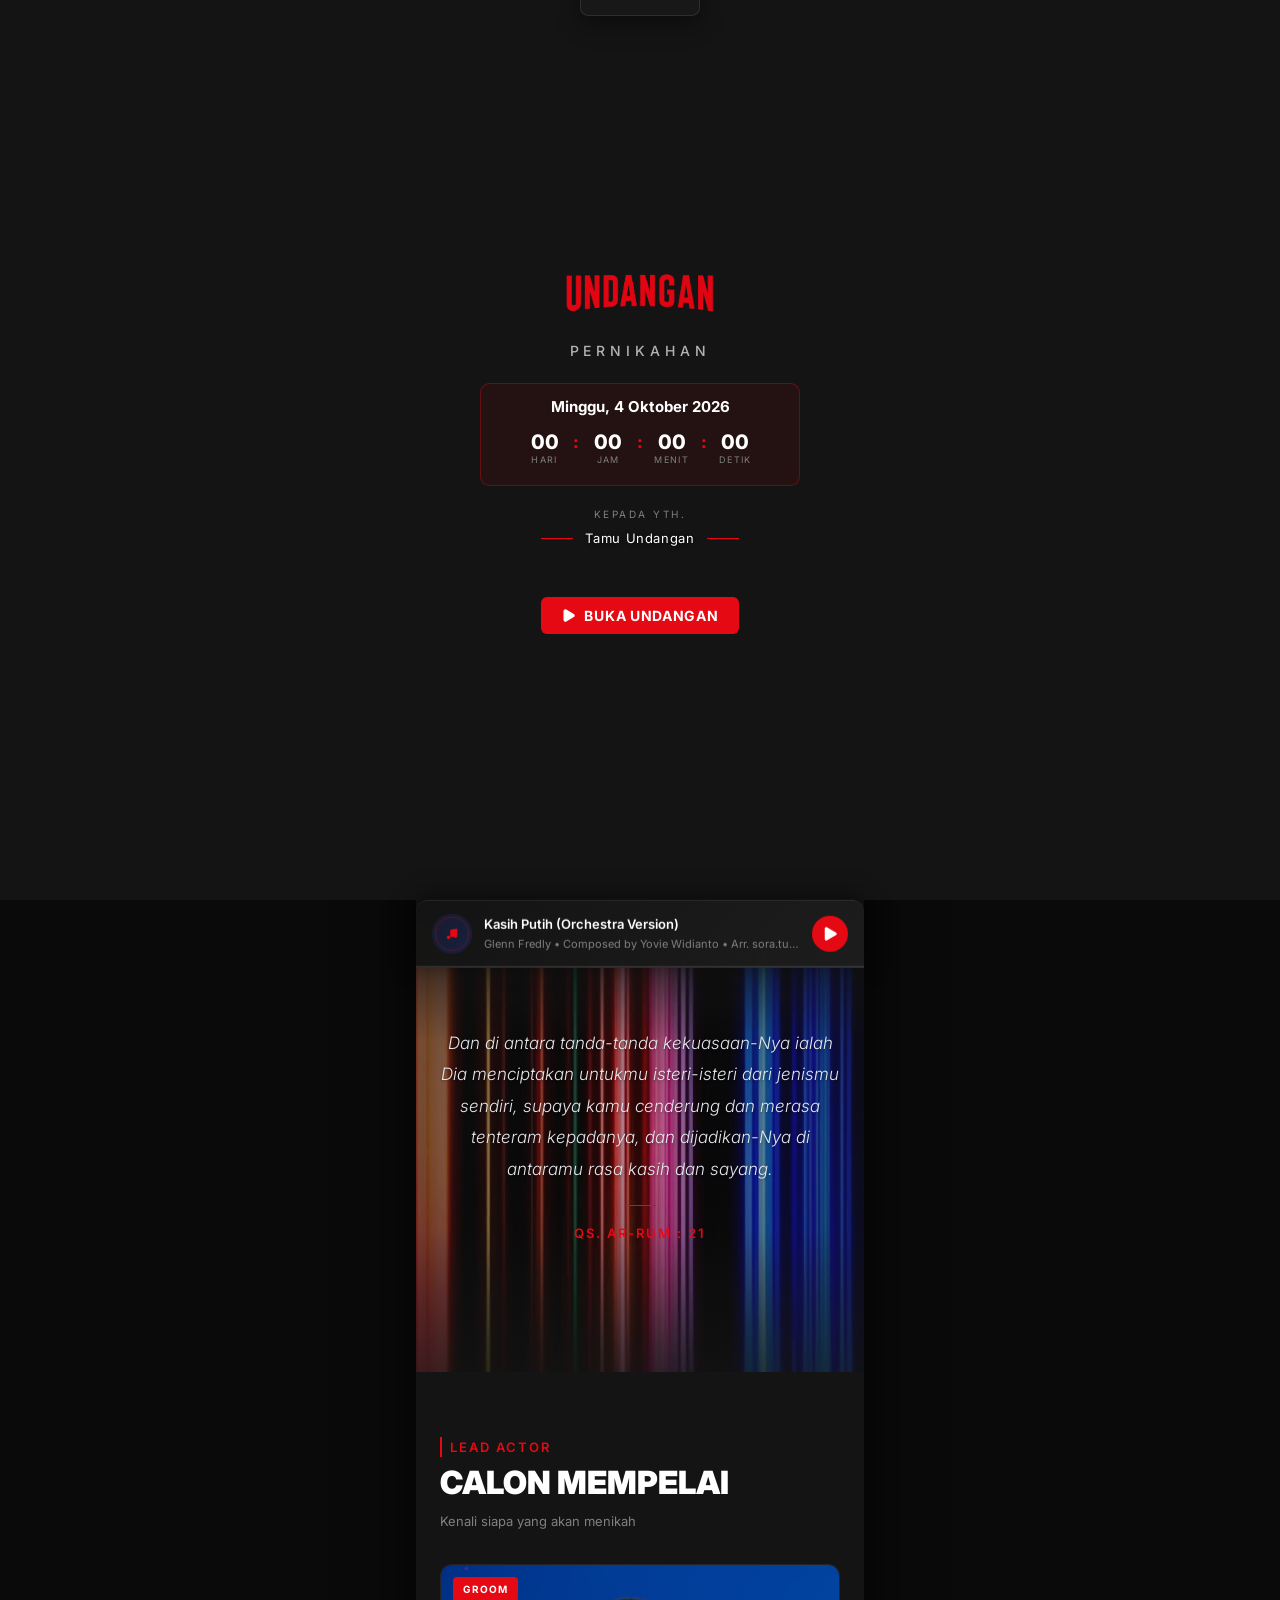
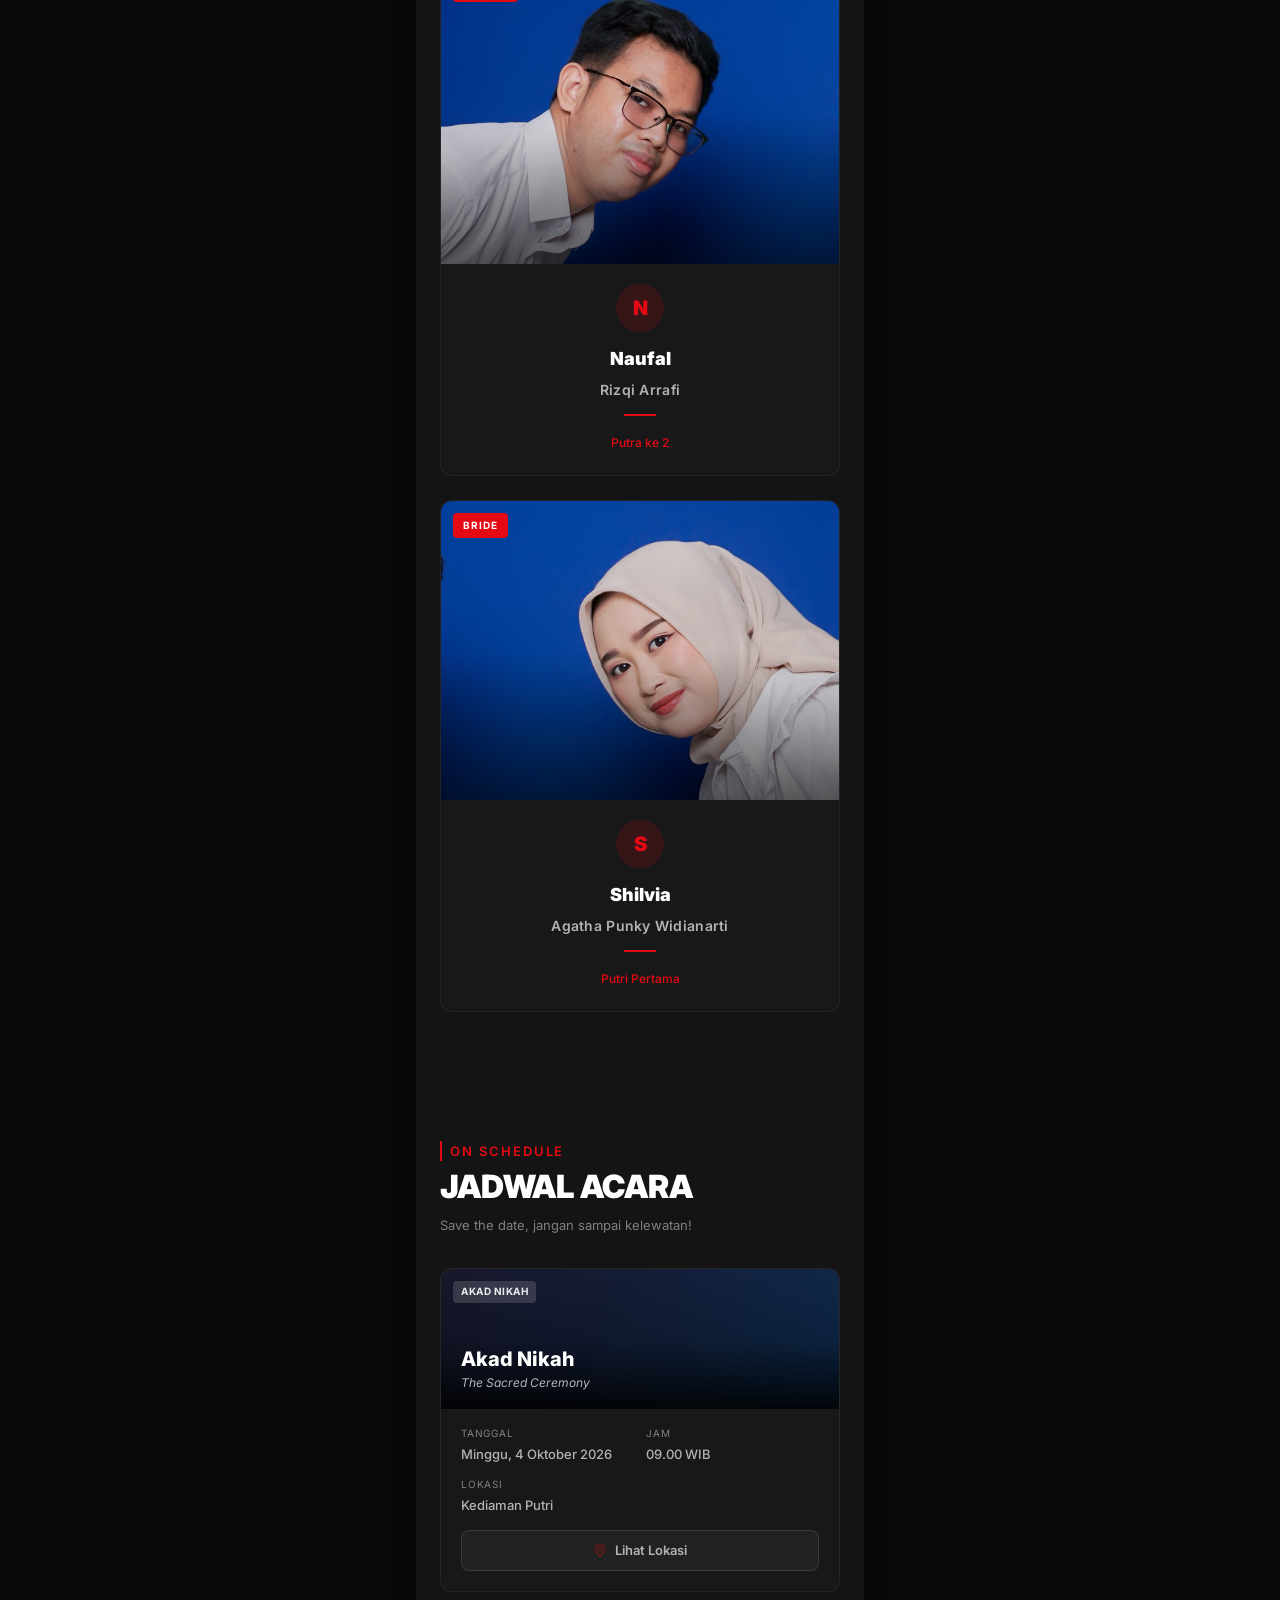
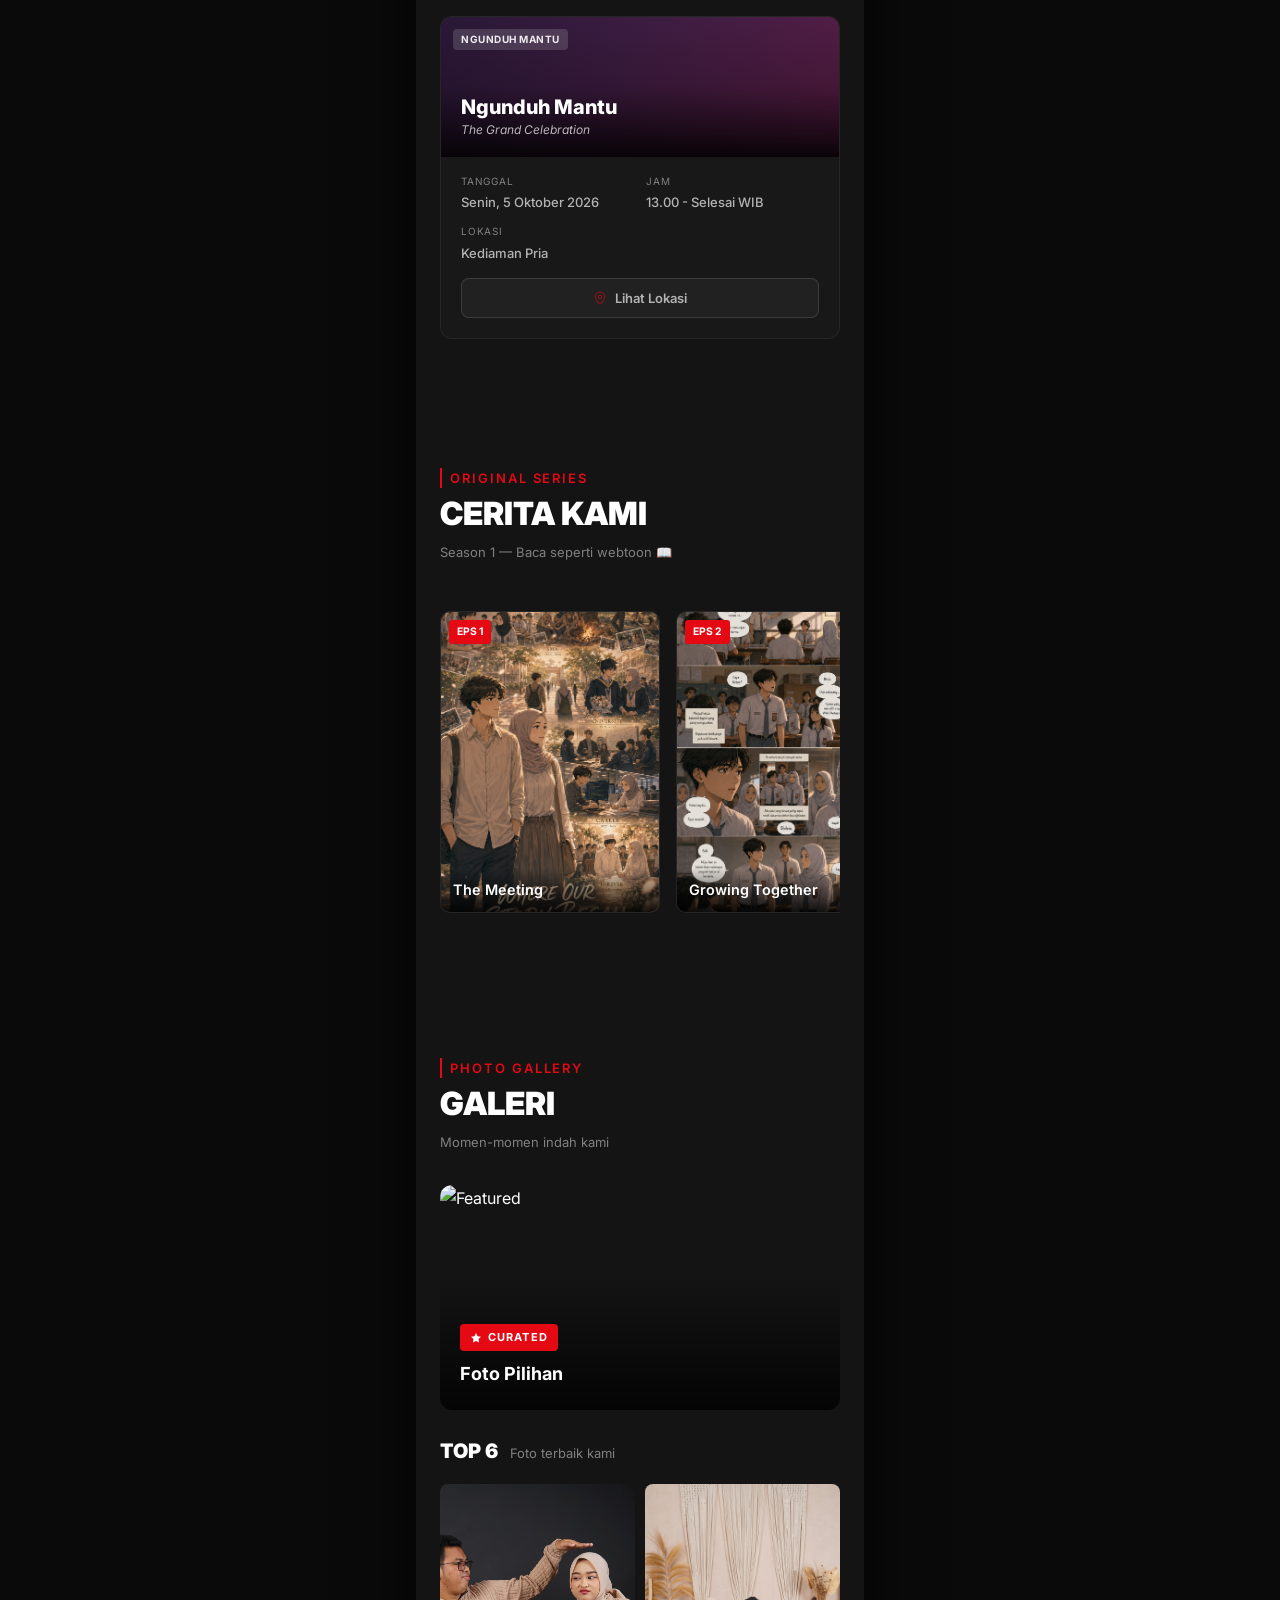
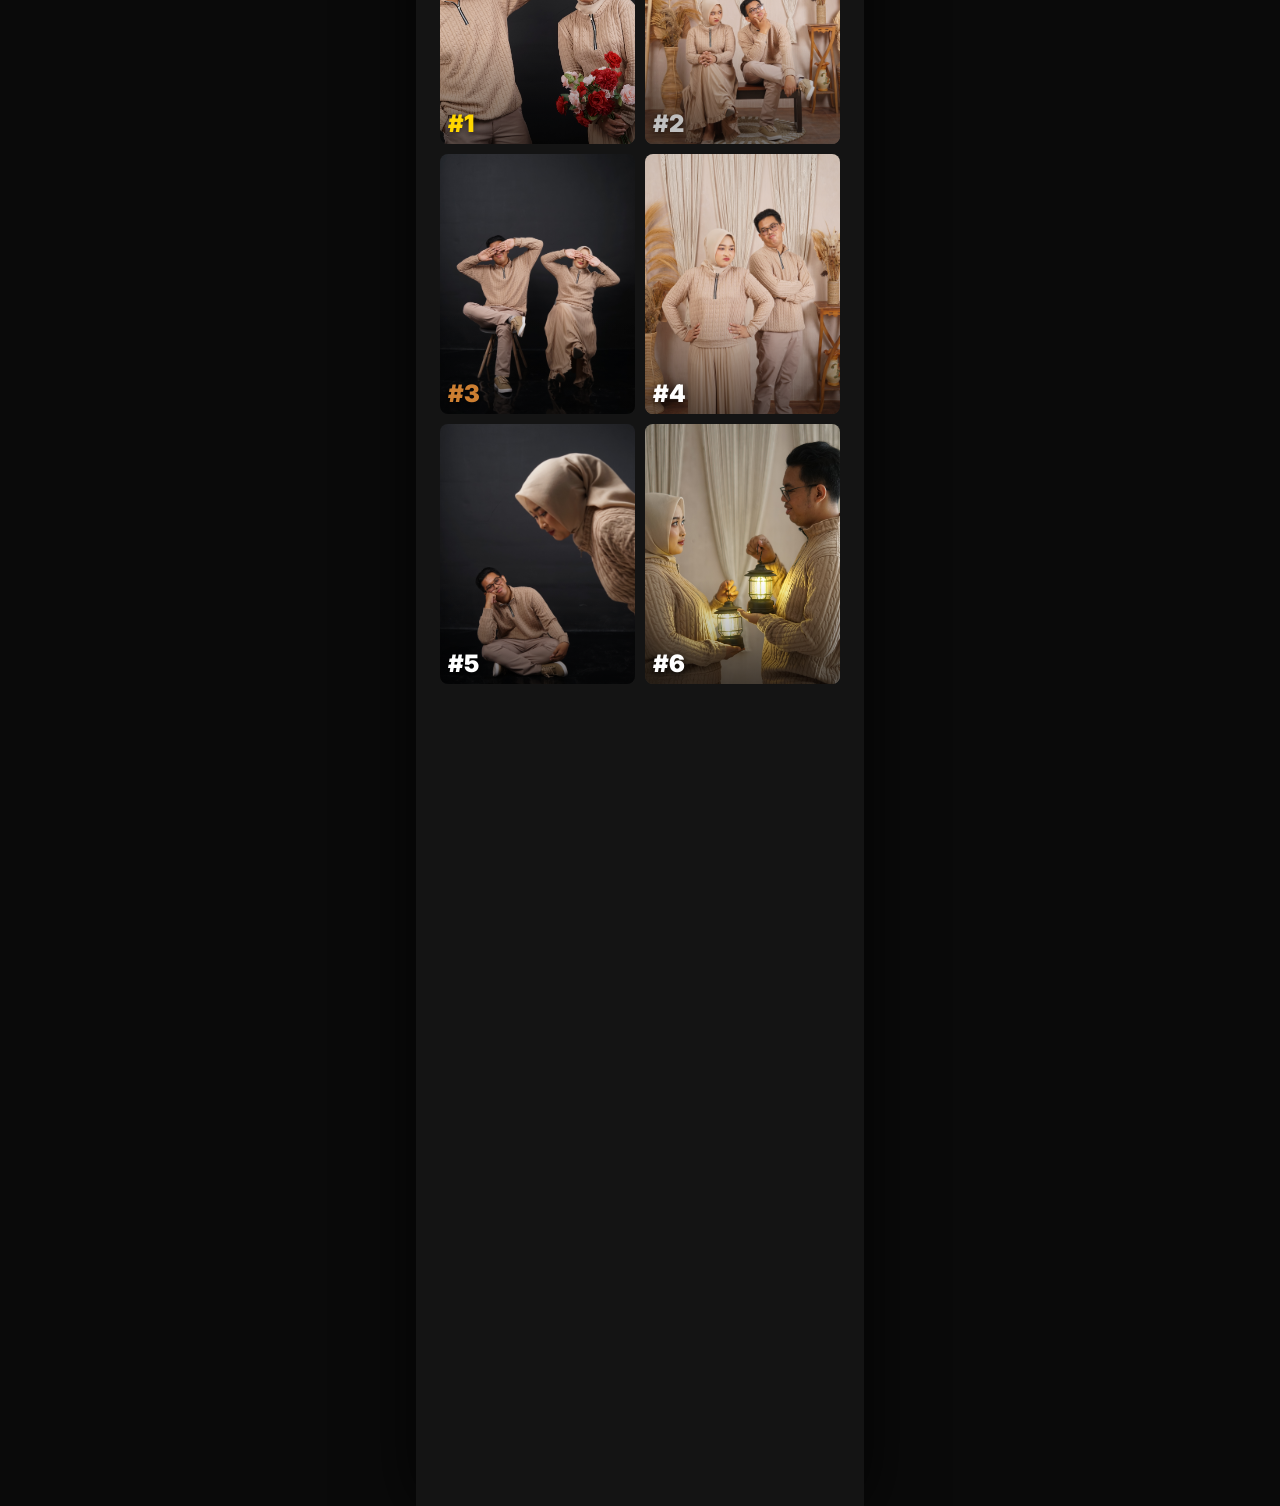
==== index.html @ c1a5cd2e "update music" ====
<!DOCTYPE html>
<html lang="id">
<head>
  <meta charset="utf-8">
  <meta name="viewport" content="width=device-width, initial-scale=1">
  <title>The Wedding of Naufal & Shilvia</title>
  <meta name="description" content="Anda diundang dengan hormat untuk menghadiri upacara pernikahan Naufal & Shilvia pada tanggal 4 Oktober 2026.">
  <meta property="og:title" content="The Wedding of Naufal & Shilvia">
  <meta property="og:description" content="Undangan pernikahan Naufal & Shilvia pada 4 Oktober 2026.">
  <meta property="og:image:width" content="1200">
  <meta property="og:image:height" content="630">
  <meta property="og:image:alt" content="The Wedding of Naufal & Shilvia">
  <meta property="og:type" content="website">
  <link rel="icon" href="assets/images/logo.png">
  <link rel="preconnect" href="https://fonts.googleapis.com">
  <link rel="preconnect" href="https://fonts.gstatic.com" crossorigin>
  <link href="https://fonts.googleapis.com/css2?family=Inter:wght@300;400;500;600;700;800;900&display=swap" rel="stylesheet">
  <link rel="stylesheet" href="assets/css/styles.css">
</head>
<body>

  <!-- ========== NETFLIX-STYLE LOADER ========== -->
  <div class="netflix-loader" id="netflix-loader" aria-hidden="true">
    <div class="loader-inner">
      <span class="loader-n">NS</span>
      <span class="loader-bar"><span class="loader-bar-fill"></span></span>
      <span class="loader-text">Memuat Undangan</span>
    </div>
  </div>

  <!-- ========== SPLASH SCREEN ========== -->
  <div class="splash-screen" id="splash">
    <div class="splash-content">
      <img alt="logo" class="splash-logo" src="assets/images/logo.png" width="300" height="300">
      <div class="splash-now-streaming">Pernikahan</div>
      <div class="splash-save-date">
        <div class="splash-date">Minggu, 4 Oktober 2026</div>
        <div class="splash-countdown" id="splash-countdown">
          <div class="splash-cd-item">
            <span id="splash-cd-days">00</span>
            <span class="splash-cd-label">Hari</span>
          </div>
          <span class="splash-cd-sep">:</span>
          <div class="splash-cd-item">
            <span id="splash-cd-hours">00</span>
            <span class="splash-cd-label">Jam</span>
          </div>
          <span class="splash-cd-sep">:</span>
          <div class="splash-cd-item">
            <span id="splash-cd-minutes">00</span>
            <span class="splash-cd-label">Menit</span>
          </div>
          <span class="splash-cd-sep">:</span>
          <div class="splash-cd-item">
            <span id="splash-cd-seconds">00</span>
            <span class="splash-cd-label">Detik</span>
          </div>
        </div>
      </div>
      <div class="splash-guest">
        <span class="splash-guest-label">Kepada Yth.</span>
        <div class="splash-guest-name">
          <span class="splash-guest-line"></span>
          <span class="splash-guest-text" id="splash-guest-name">Tamu Undangan</span>
          <span class="splash-guest-line"></span>
        </div>
      </div>
      <div class="splash-btn">
        <button class="btn btn-primary btn-sm" id="splash-open-btn">
          <svg xmlns="http://www.w3.org/2000/svg" width="15" height="15" viewBox="0 0 24 24" fill="white" stroke="currentColor" stroke-width="2" stroke-linecap="round" stroke-linejoin="round"><path d="M5 5a2 2 0 0 1 3.008-1.728l11.997 6.998a2 2 0 0 1 .003 3.458l-12 7A2 2 0 0 1 5 19z"/></svg>
          Buka Undangan
        </button>
      </div>
    </div>
  </div>

  <!-- ========== AUDIO ========== -->
  <audio id="bg-music" src="assets/audio/background-music-3.mp3" preload="metadata" loop></audio>

  <!-- ========== MUSIC MINI PLAYER ========== -->
  <div class="music-player" id="music-player">
    <div class="music-player-inner">
      <div class="music-player-disc" id="music-disc">
        <div class="music-disc-ring"></div>
        <svg xmlns="http://www.w3.org/2000/svg" width="14" height="14" viewBox="0 0 24 24" fill="currentColor"><path d="M9 18V5l12-2v13"/><circle cx="6" cy="18" r="3"/><circle cx="18" cy="16" r="3"/></svg>
      </div>
      <div class="music-player-info">
        <div class="music-player-title">Kasih Putih (Orchestra Version)</div>
<div class="music-player-artist">Glenn Fredly • Composed by Yovie Widianto • Arr. sora.tune</div>
      </div>
      <button class="music-player-btn" id="music-toggle" aria-label="Toggle music">
        <svg id="music-icon-play" xmlns="http://www.w3.org/2000/svg" width="18" height="18" viewBox="0 0 24 24" fill="currentColor" stroke="none"><path d="M5 5a2 2 0 0 1 3.008-1.728l11.997 6.998a2 2 0 0 1 .003 3.458l-12 7A2 2 0 0 1 5 19z"/></svg>
        <svg id="music-icon-pause" xmlns="http://www.w3.org/2000/svg" width="18" height="18" viewBox="0 0 24 24" fill="currentColor" stroke="none" style="display:none"><rect x="6" y="4" width="4" height="16" rx="1"/><rect x="14" y="4" width="4" height="16" rx="1"/></svg>
      </button>
    </div>
    <div class="music-player-progress">
      <div class="music-player-progress-bar" id="music-progress-bar"></div>
    </div>
  </div>

  <!-- ========== TOAST ========== -->
  <div class="toast toast-success" id="toast">
    <span class="toast-icon">
      <svg xmlns="http://www.w3.org/2000/svg" width="16" height="16" viewBox="0 0 24 24" fill="none" stroke="currentColor" stroke-width="2" stroke-linecap="round" stroke-linejoin="round"><path d="M22 11.08V12a10 10 0 1 1-5.93-9.14"/><polyline points="22 4 12 14.01 9 11.01"/></svg>
    </span>
    <span id="toast-message">Berhasil!</span>
  </div>

  <!-- ========== LIGHTBOX ========== -->
  <div class="lightbox" id="lightbox">
    <button class="lightbox-close" id="lightbox-close" aria-label="Close">
      <svg xmlns="http://www.w3.org/2000/svg" width="20" height="20" viewBox="0 0 24 24" fill="none" stroke="currentColor" stroke-width="2" stroke-linecap="round" stroke-linejoin="round"><line x1="18" y1="6" x2="6" y2="18"/><line x1="6" y1="6" x2="18" y2="18"/></svg>
    </button>
    <button class="lightbox-nav lightbox-prev" id="lightbox-prev" aria-label="Previous">
      <svg xmlns="http://www.w3.org/2000/svg" width="20" height="20" viewBox="0 0 24 24" fill="none" stroke="currentColor" stroke-width="2" stroke-linecap="round" stroke-linejoin="round"><polyline points="15 18 9 12 15 6"/></svg>
    </button>
    <img id="lightbox-img" src="" alt="Gallery">
    <button class="lightbox-nav lightbox-next" id="lightbox-next" aria-label="Next">
      <svg xmlns="http://www.w3.org/2000/svg" width="20" height="20" viewBox="0 0 24 24" fill="none" stroke="currentColor" stroke-width="2" stroke-linecap="round" stroke-linejoin="round"><polyline points="9 18 15 12 9 6"/></svg>
    </button>
    <div class="lightbox-counter" id="lightbox-counter">1 / 6</div>
  </div>

  <!-- ========== MAIN APP ========== -->
  <div class="app-container">

    <!-- ===== HERO SECTION ===== -->
    <section class="section-hero" id="hero">
      <div class="hero-bg">
        <img alt="Hero Image" src="assets/images/g14.JPG" width="700" height="700">
        <div class="hero-gradient"></div>
        <div class="hero-gradient-overlay"></div>
      </div>
      <div class="hero-content">
        <div class="hero-top">
          <div class="hero-logo animate-on-scroll scale-in delay-100">
            <img alt="logo" src="assets/images/logo.png" width="300" height="300">
          </div>
          <div class="hero-badge animate-on-scroll delay-200">Coming Soon</div>
          <h1 class="hero-title animate-on-scroll delay-200">
            Naufal <span class="accent">&</span> Shilvia
          </h1>
          <div class="hero-date animate-on-scroll delay-300">
            <img alt="top-1" src="assets/images/top1.svg" width="20" height="20">
            4 Oktober 2026
          </div>
          <p class="hero-desc animate-on-scroll delay-400" id="hero-desc-text">
           Kepada Yth. Tamu Undangan, dengan penuh kebahagiaan, kami mengundang Anda untuk menjadi bagian dari momen istimewa dalam kisah cinta kami pada <span class="accent-date">4 Oktober 2026</span>, serta memberikan doa dan restu bagi perjalanan baru kami bersama.
          </p>
        </div>
        <!-- ===== COUNTDOWN ===== -->
        <div class="hero-countdown animate-on-scroll delay-450" id="countdown">
          <div class="countdown-item">
            <span class="countdown-value" id="cd-days">00</span>
            <span class="countdown-label">Hari</span>
          </div>
          <span class="countdown-sep">:</span>
          <div class="countdown-item">
            <span class="countdown-value" id="cd-hours">00</span>
            <span class="countdown-label">Jam</span>
          </div>
          <span class="countdown-sep">:</span>
          <div class="countdown-item">
            <span class="countdown-value" id="cd-minutes">00</span>
            <span class="countdown-label">Menit</span>
          </div>
          <span class="countdown-sep">:</span>
          <div class="countdown-item">
            <span class="countdown-value" id="cd-seconds">00</span>
            <span class="countdown-label">Detik</span>
          </div>
        </div>

        <div class="hero-actions animate-on-scroll delay-500">
          <button class="btn btn-primary btn-sm ripple-effect" id="hero-play-btn" aria-label="Putar musik">
            <svg id="hero-icon-play" xmlns="http://www.w3.org/2000/svg" width="18" height="18" viewBox="0 0 24 24" fill="currentColor" stroke="none"><path d="M5 5a2 2 0 0 1 3.008-1.728l11.997 6.998a2 2 0 0 1 .003 3.458l-12 7A2 2 0 0 1 5 19z"/></svg>
            <svg id="hero-icon-pause" xmlns="http://www.w3.org/2000/svg" width="18" height="18" viewBox="0 0 24 24" fill="currentColor" stroke="none" style="display:none"><rect x="6" y="4" width="4" height="16" rx="1"/><rect x="14" y="4" width="4" height="16" rx="1"/></svg>
            <span id="hero-play-label">Putar</span>
          </button>
          <button class="btn btn-outline btn-sm ripple-effect" id="hero-mylist-btn">
            <svg xmlns="http://www.w3.org/2000/svg" width="20" height="20" viewBox="0 0 24 24" fill="none" stroke="currentColor" stroke-width="2" stroke-linecap="round" stroke-linejoin="round"><circle cx="12" cy="12" r="10"/><line x1="12" x2="12" y1="8" y2="12"/><line x1="12" x2="12.01" y1="16" y2="16"/></svg>
            Selengkapnya
          </button>
        </div>
      </div>
    </section>

    <!-- ===== QUOTE SECTION ===== -->
    <section class="section-quote" id="quote">
      <div class="quote-bg">
        <img alt="bg" src="assets/images/n-opening.jpg" width="500" height="500">
        <div class="hero-gradient"></div>
        <div class="quote-gradient-overlay"></div>
      </div>
      <div class="quote-content">
        <blockquote class="quote-text animate-on-scroll delay-100">
          Dan di antara tanda-tanda kekuasaan-Nya ialah Dia menciptakan untukmu isteri-isteri dari jenismu sendiri, supaya kamu cenderung dan merasa tenteram kepadanya, dan dijadikan-Nya di antaramu rasa kasih dan sayang.
        </blockquote>
        <div class="quote-source animate-on-scroll delay-200">
          <div class="quote-line"></div>
          <p class="quote-ref">QS. Ar-Rum : 21</p>
        </div>
      </div>
    </section>

    <!-- ===== COUPLE SECTION ===== -->
    <section class="section-couple" id="couple">
      <div class="section-header animate-on-scroll delay-100">
        <div class="section-header-bar">
          <div class="section-header-line"></div>
          <span class="section-header-label">Lead Actor</span>
        </div>
        <h2 class="section-header-title">Calon Mempelai</h2>
        <p class="section-header-sub">Kenali siapa yang akan menikah</p>
      </div>

      <div class="couple-cards">
        <!-- Naufal -->
        <div class="couple-card animate-on-scroll delay-200">
          <div class="couple-card-photo">
            <img alt="Naufal" src="assets/images/pria.jpeg" width="200" height="267">
            <div class="couple-card-photo-overlay"></div>
            <div class="couple-card-badge">Groom</div>
          </div>
          <div class="couple-card-body">
            <div class="couple-card-initial"><span>N</span></div>
            <h3 class="couple-card-name">Naufal</h3>
            <div class="couple-card-subname">Rizqi Arrafi</div>
            <div class="couple-card-divider"></div>
            <div class="couple-card-tag">
              <span>Putra ke 2</span>
            </div>
          </div>
        </div>

        <!-- Shilvia -->
        <div class="couple-card animate-on-scroll delay-300">
          <div class="couple-card-photo">
            <img alt="Shilvia" src="assets/images/wanita.jpeg" width="200" height="267">
            <div class="couple-card-photo-overlay"></div>
            <div class="couple-card-badge">Bride</div>
          </div>
          <div class="couple-card-body">
            <div class="couple-card-initial"><span>S</span></div>
            <h3 class="couple-card-name">Shilvia</h3>
            <div class="couple-card-subname">Agatha Punky Widianarti</div>
            <div class="couple-card-divider"></div>
            <div class="couple-card-tag">
              <span>Putri Pertama</span>
            </div>
          </div>
        </div>
      </div>
    </section>

    <!-- ===== EVENTS SECTION ===== -->
    <section class="section-events" id="event">
      <div class="section-header animate-on-scroll delay-100">
        <div class="section-header-bar">
          <div class="section-header-line"></div>
          <span class="section-header-label">On Schedule</span>
        </div>
        <h2 class="section-header-title">Jadwal Acara</h2>
        <p class="section-header-sub">Save the date, jangan sampai kelewatan!</p>
      </div>

      <div class="events-list">
        <!-- Akad Nikah -->
        <div class="event-card event-card-featured animate-on-scroll delay-200">
          <div class="event-card-visual">
            <div class="event-card-visual-bg event-akad-bg"></div>
            <div class="event-card-visual-overlay"></div>
            <div class="event-card-badge-row">
              <span class="event-badge event-badge-type">Akad Nikah</span>
            </div>
            <div class="event-card-visual-title">
              <h3 class="event-visual-name">Akad Nikah</h3>
              <p class="event-visual-tagline">The Sacred Ceremony</p>
            </div>
          </div>
          <div class="event-card-body">
            <div class="event-info-grid">
              <div class="event-info-item">
                <span class="event-info-label">Tanggal</span>
                <span class="event-info-value">Minggu, 4 Oktober 2026</span>
              </div>
              <div class="event-info-item">
                <span class="event-info-label">Jam</span>
                <span class="event-info-value">09.00 WIB</span>
              </div>
              <div class="event-info-item event-info-full">
                <span class="event-info-label">Lokasi</span>
                <span class="event-info-value">Kediaman Putri</span>
              </div>
            </div>
            <button class="event-map-btn ripple-effect" onclick="window.open('https://maps.google.com/?q=Kediaman+Putri','_blank')">
              <svg xmlns="http://www.w3.org/2000/svg" width="18" height="18" viewBox="0 0 24 24" fill="none" stroke="currentColor" stroke-width="2" stroke-linecap="round" stroke-linejoin="round"><path d="M20 10c0 4.993-5.539 10.193-7.399 11.799a1 1 0 0 1-1.202 0C9.539 20.193 4 14.993 4 10a8 8 0 0 1 16 0"/><circle cx="12" cy="10" r="3"/></svg>
              Lihat Lokasi
            </button>
          </div>
        </div>

        <!-- Ngunduh Mantu -->
        <div class="event-card event-card-featured animate-on-scroll delay-300">
          <div class="event-card-visual">
            <div class="event-card-visual-bg event-ngunduh-bg"></div>
            <div class="event-card-visual-overlay"></div>
            <div class="event-card-badge-row">
              <span class="event-badge event-badge-type">Ngunduh Mantu</span>
            </div>
            <div class="event-card-visual-title">
              <h3 class="event-visual-name">Ngunduh Mantu</h3>
              <p class="event-visual-tagline">The Grand Celebration</p>
            </div>
          </div>
          <div class="event-card-body">
            <div class="event-info-grid">
              <div class="event-info-item">
                <span class="event-info-label">Tanggal</span>
                <span class="event-info-value">Senin, 5 Oktober 2026</span>
              </div>
              <div class="event-info-item">
                <span class="event-info-label">Jam</span>
                <span class="event-info-value">13.00 - Selesai WIB</span>
              </div>
              <div class="event-info-item event-info-full">
                <span class="event-info-label">Lokasi</span>
                <span class="event-info-value">Kediaman Pria</span>
              </div>
            </div>
            <button class="event-map-btn ripple-effect" onclick="window.open('https://maps.google.com/?q=Kediaman+Pria','_blank')">
              <svg xmlns="http://www.w3.org/2000/svg" width="18" height="18" viewBox="0 0 24 24" fill="none" stroke="currentColor" stroke-width="2" stroke-linecap="round" stroke-linejoin="round"><path d="M20 10c0 4.993-5.539 10.193-7.399 11.799a1 1 0 0 1-1.202 0C9.539 20.193 4 14.993 4 10a8 8 0 0 1 16 0"/><circle cx="12" cy="10" r="3"/></svg>
              Lihat Lokasi
            </button>
          </div>
        </div>
      </div>
    </section>

    <!-- ===== STORY SECTION — WEBTOON CAROUSEL ===== -->
    <section class="section-story" id="story">
      <div class="section-header animate-on-scroll delay-100">
        <div class="section-header-bar">
          <div class="section-header-line"></div>
          <span class="section-header-label">Original Series</span>
        </div>
        <h2 class="section-header-title">Cerita Kami</h2>
        <p class="section-header-sub">Season 1 — Baca seperti webtoon 📖</p>
      </div>

      <div class="story-carousel">
        <div class="story-card animate-on-scroll delay-100" data-episode="1">
          <span class="story-card-badge">Eps 1</span>
          <img alt="Episode 1 — The Meeting" src="assets/story/1.png" loading="lazy" width="400" height="300">
          <div class="story-card-label">The Meeting</div>
        </div>
        <div class="story-card animate-on-scroll delay-200" data-episode="2">
          <span class="story-card-badge">Eps 2</span>
          <img alt="Episode 2 — Growing Together" src="assets/story/2.png" loading="lazy" width="400" height="300">
          <div class="story-card-label">Growing Together</div>
        </div>
        <div class="story-card animate-on-scroll delay-300" data-episode="3">
          <span class="story-card-badge">Eps 3</span>
          <img alt="Episode 3 — Different Paths" src="assets/story/3.png" loading="lazy" width="400" height="300">
          <div class="story-card-label">Different Paths</div>
        </div>
        <div class="story-card animate-on-scroll delay-400" data-episode="4">
          <span class="story-card-badge">Eps 4</span>
          <img alt="Episode 4 — Chasing Dreams" src="assets/story/4.png" loading="lazy" width="400" height="300">
          <div class="story-card-label">Chasing Dreams</div>
        </div>
        <div class="story-card animate-on-scroll delay-500" data-episode="5">
          <span class="story-card-badge">Eps 5</span>
          <img alt="Episode 5 — The Realization" src="assets/story/5.png" loading="lazy" width="400" height="300">
          <div class="story-card-label">The Realization</div>
        </div>
        <div class="story-card animate-on-scroll delay-100" data-episode="6">
          <span class="story-card-badge">Eps 6</span>
          <img alt="Episode 6 — The Proposal" src="assets/story/6.png" loading="lazy" width="400" height="300">
          <div class="story-card-label">The Proposal</div>
        </div>
        <div class="story-card animate-on-scroll delay-200" data-episode="7">
          <span class="story-card-badge">Eps 7</span>
          <img alt="Episode 7 — Forever Begins" src="assets/story/7.png" loading="lazy" width="400" height="300">
          <div class="story-card-label">Forever Begins</div>
        </div>
        <div class="story-card animate-on-scroll delay-300" data-episode="8">
          <span class="story-card-badge">Eps 8</span>
          <img alt="Episode 8 — Our Happily Ever After" src="assets/story/8.png" loading="lazy" width="400" height="300">
          <div class="story-card-label">Our Happily Ever After</div>
        </div>
      </div>
    </section>

    <!-- ===== WEBTOON MODAL ===== -->
    <div class="story-modal" id="storyModal">
      <div class="story-modal-inner">
        <div class="story-modal-header">
          <h3 id="storyEpisodeTitle">Episode 1</h3>
          <span class="story-page-indicator" id="storyPageCount">1 / 6</span>
          <button class="story-modal-close" id="storyClose">&times;</button>
        </div>
        <div class="story-pages" id="storyPages"></div>
        <div class="story-nav-bar">
          <button class="story-nav-btn" id="storyPrev">&#8249;</button>
          <button class="story-nav-btn" id="storyNext">&#8250;</button>
        </div>
      </div>
    </div>

    <!-- ===== GALLERY SECTION ===== -->
    <section class="section-gallery" id="gallery">
      <div class="section-header animate-on-scroll delay-100">
        <div class="section-header-bar">
          <div class="section-header-line"></div>
          <span class="section-header-label">Photo Gallery</span>
        </div>
        <h2 class="section-header-title">Galeri</h2>
        <p class="section-header-sub">Momen-momen indah kami</p>
      </div>

      <div class="gallery-featured animate-on-scroll delay-100" data-gallery-index="0">
        <img alt="Featured" src="assets/images/g13.JPG" width="700" height="400">
        <div class="gallery-featured-overlay">
          <div class="gallery-featured-badge">
            <svg xmlns="http://www.w3.org/2000/svg" width="12" height="12" viewBox="0 0 24 24" fill="currentColor"><path d="M12 2l3.09 6.26L22 9.27l-5 4.87 1.18 6.88L12 17.77l-6.18 3.25L7 14.14 2 9.27l6.91-1.01L12 2z"/></svg>
            Curated
          </div>
          <span class="gallery-featured-label">Foto Pilihan</span>
        </div>
      </div>

      <div class="gallery-top-header animate-on-scroll delay-200">
        <span class="gallery-top-label">TOP 6</span>
        <span class="gallery-top-sub">Foto terbaik kami</span>
      </div>

      <div class="gallery-top-grid">
        <div class="gallery-top-item animate-on-scroll delay-200" data-gallery-index="1">
          <div class="gallery-top-rank">#1</div>
          <img alt="Gallery 1" src="assets/images/g1.JPG" width="300" height="400">
          <div class="gallery-top-item-overlay"></div>
        </div>
        <div class="gallery-top-item animate-on-scroll delay-250" data-gallery-index="2">
          <div class="gallery-top-rank">#2</div>
          <img alt="Gallery 2" src="assets/images/g7.JPG" width="300" height="400">
          <div class="gallery-top-item-overlay"></div>
        </div>
        <div class="gallery-top-item animate-on-scroll delay-300" data-gallery-index="3">
          <div class="gallery-top-rank">#3</div>
          <img alt="Gallery 3" src="assets/images/g3.JPG" width="300" height="400">
          <div class="gallery-top-item-overlay"></div>
        </div>
        <div class="gallery-top-item animate-on-scroll delay-350" data-gallery-index="4">
          <div class="gallery-top-rank">#4</div>
          <img alt="Gallery 4" src="assets/images/g8.JPG" width="300" height="400">
          <div class="gallery-top-item-overlay"></div>
        </div>
        <div class="gallery-top-item animate-on-scroll delay-400" data-gallery-index="5">
          <div class="gallery-top-rank">#5</div>
          <img alt="Gallery 5" src="assets/images/g6.JPG" width="300" height="400">
          <div class="gallery-top-item-overlay"></div>
        </div>
        <div class="gallery-top-item animate-on-scroll delay-450" data-gallery-index="6">
          <div class="gallery-top-rank">#6</div>
          <img alt="Gallery 6" src="assets/images/g12.JPG" width="300" height="400">
          <div class="gallery-top-item-overlay"></div>
        </div>
      </div>
    </section>

    <!-- ===== GIFT SECTION ===== -->
    <section class="section-gift" id="gift">
      <div class="section-header animate-on-scroll delay-100">
        <div class="section-header-bar">
          <div class="section-header-line"></div>
          <span class="section-header-label">Wedding Gift</span>
        </div>
        <h2 class="section-header-title">Kado</h2>
        <p class="section-header-sub">Kirim hadiah untuk kedua mempelai</p>
      </div>

      <button type="button" class="gift-open-btn animate-on-scroll delay-200 ripple-effect" id="gift-open-btn">
        <span class="gift-open-icon">
          <svg xmlns="http://www.w3.org/2000/svg" width="24" height="24" viewBox="0 0 24 24" fill="none" stroke="currentColor" stroke-width="2" stroke-linecap="round" stroke-linejoin="round"><polyline points="20 12 20 22 4 22 4 12"/><rect x="2" y="7" width="20" height="5"/><line x1="12" y1="22" x2="12" y2="7"/><path d="M12 7H7.5a2.5 2.5 0 0 1 0-5C11 2 12 7 12 7z"/><path d="M12 7h4.5a2.5 2.5 0 0 0 0-5C13 2 12 7 12 7z"/></svg>
        </span>
        <span class="gift-open-text">
          <span class="gift-open-title">Kirim Kado</span>
          <span class="gift-open-subtitle">Ketuk untuk melihat cara kirim hadiah</span>
        </span>
        <span class="gift-open-chevron">
          <svg xmlns="http://www.w3.org/2000/svg" width="18" height="18" viewBox="0 0 24 24" fill="none" stroke="currentColor" stroke-width="2" stroke-linecap="round" stroke-linejoin="round"><polyline points="9 18 15 12 9 6"/></svg>
        </span>
      </button>
    </section>

    <!-- ===== GIFT BOTTOM SHEET MODAL ===== -->
    <div class="sheet-overlay" id="gift-sheet-overlay">
      <div class="sheet" id="gift-sheet" role="dialog" aria-modal="true" aria-labelledby="gift-sheet-title">
        <div class="sheet-handle"></div>
        <div class="sheet-header">
          <div class="sheet-header-icon">
            <svg xmlns="http://www.w3.org/2000/svg" width="20" height="20" viewBox="0 0 24 24" fill="none" stroke="currentColor" stroke-width="2" stroke-linecap="round" stroke-linejoin="round"><polyline points="20 12 20 22 4 22 4 12"/><rect x="2" y="7" width="20" height="5"/><line x1="12" y1="22" x2="12" y2="7"/><path d="M12 7H7.5a2.5 2.5 0 0 1 0-5C11 2 12 7 12 7z"/><path d="M12 7h4.5a2.5 2.5 0 0 0 0-5C13 2 12 7 12 7z"/></svg>
          </div>
          <div class="sheet-header-text">
            <div class="sheet-title" id="gift-sheet-title">Wedding Gift</div>
            <div class="sheet-subtitle" id="gift-sheet-subtitle">Pilih cara mengirim hadiah</div>
          </div>
          <button type="button" class="sheet-close-btn" id="gift-sheet-close" aria-label="Tutup">
            <svg xmlns="http://www.w3.org/2000/svg" width="20" height="20" viewBox="0 0 24 24" fill="none" stroke="currentColor" stroke-width="2" stroke-linecap="round" stroke-linejoin="round"><line x1="18" y1="6" x2="6" y2="18"/><line x1="6" y1="6" x2="18" y2="18"/></svg>
          </button>
        </div>

        <div class="sheet-body">
          <!-- LANGKAH 1: PILIH METODE -->
          <div class="gift-step" id="gift-choose">
            <div class="sheet-section-label">Pilih Metode</div>
            <button type="button" class="gift-choice" data-gift-type="bank">
              <span class="gift-choice-icon">
                <svg xmlns="http://www.w3.org/2000/svg" width="20" height="20" viewBox="0 0 24 24" fill="none" stroke="currentColor" stroke-width="2" stroke-linecap="round" stroke-linejoin="round"><path d="M3 9l9-7 9 7v11a2 2 0 0 1-2 2H5a2 2 0 0 1-2-2z"/><polyline points="9 22 9 12 15 12 15 22"/></svg>
              </span>
              <span class="gift-choice-text">
                <span class="gift-choice-title">Transfer Bank</span>
                <span class="gift-choice-sub">BCA • Mandiri</span>
              </span>
              <svg xmlns="http://www.w3.org/2000/svg" width="18" height="18" viewBox="0 0 24 24" fill="none" stroke="currentColor" stroke-width="2" stroke-linecap="round" stroke-linejoin="round" class="gift-choice-arrow"><polyline points="9 18 15 12 9 6"/></svg>
            </button>

            <button type="button" class="gift-choice" data-gift-type="kado">
              <span class="gift-choice-icon">
                <svg xmlns="http://www.w3.org/2000/svg" width="20" height="20" viewBox="0 0 24 24" fill="none" stroke="currentColor" stroke-width="2" stroke-linecap="round" stroke-linejoin="round"><polyline points="20 12 20 22 4 22 4 12"/><rect x="2" y="7" width="20" height="5"/><line x1="12" y1="22" x2="12" y2="7"/><path d="M12 7H7.5a2.5 2.5 0 0 1 0-5C11 2 12 7 12 7z"/><path d="M12 7h4.5a2.5 2.5 0 0 0 0-5C13 2 12 7 12 7z"/></svg>
              </span>
              <span class="gift-choice-text">
                <span class="gift-choice-title">Kado Fisik</span>
                <span class="gift-choice-sub">Dikirim ke alamat rumah</span>
              </span>
              <svg xmlns="http://www.w3.org/2000/svg" width="18" height="18" viewBox="0 0 24 24" fill="none" stroke="currentColor" stroke-width="2" stroke-linecap="round" stroke-linejoin="round" class="gift-choice-arrow"><polyline points="9 18 15 12 9 6"/></svg>
            </button>
          </div>

          <!-- LANGKAH 2: DETAIL METODE TERPILIH -->
          <div class="gift-step" id="gift-detail" hidden>
            <div class="gift-detail-top">
              <button type="button" class="gift-back-btn ripple-effect" id="gift-back-btn" aria-label="Kembali">
                <svg xmlns="http://www.w3.org/2000/svg" width="16" height="16" viewBox="0 0 24 24" fill="none" stroke="currentColor" stroke-width="2" stroke-linecap="round" stroke-linejoin="round"><polyline points="15 18 9 12 15 6"/></svg>
                Kembali
              </button>
              <span class="gift-detail-title" id="gift-detail-title">Detail</span>
            </div>

            <div id="gift-panel-bank">
              <div class="sheet-section-label">Rekening</div>
              <div class="gift-account">
                <div class="gift-account-logo">BCA</div>
                <div class="gift-account-info">
                  <div class="gift-account-label">Bank BCA</div>
                  <div class="gift-account-number">1234567890</div>
                  <div class="gift-account-name">a.n Naufal Arrafi</div>
                </div>
                <button type="button" class="btn btn-primary gift-copy-btn ripple-effect" data-copy="1234567890">Salin</button>
              </div>
              <div class="gift-account">
                <div class="gift-account-logo">MDR</div>
                <div class="gift-account-info">
                  <div class="gift-account-label">Bank Mandiri</div>
                  <div class="gift-account-number">0987654321</div>
                  <div class="gift-account-name">a.n Shilvia Agatha</div>
                </div>
                <button type="button" class="btn btn-primary gift-copy-btn ripple-effect" data-copy="0987654321">Salin</button>
              </div>
              <div class="gift-note">
                <svg xmlns="http://www.w3.org/2000/svg" width="14" height="14" viewBox="0 0 24 24" fill="none" stroke="currentColor" stroke-width="2" stroke-linecap="round" stroke-linejoin="round"><circle cx="12" cy="12" r="10"/><line x1="12" y1="16" x2="12" y2="12"/><line x1="12" y1="8" x2="12.01" y2="8"/></svg>
                <span>Pastikan nama pengirim ditulis agar kami tahu siapa yang memberi. Terima kasih!</span>
              </div>
            </div>

            <div id="gift-panel-kado" hidden>
              <div class="sheet-section-label">Kado Fisik</div>
              <div class="gift-address">
                <div class="gift-address-icon">
                  <svg xmlns="http://www.w3.org/2000/svg" width="18" height="18" viewBox="0 0 24 24" fill="none" stroke="currentColor" stroke-width="2" stroke-linecap="round" stroke-linejoin="round"><path d="M20 10c0 4.993-5.539 10.193-7.399 11.799a1 1 0 0 1-1.202 0C9.539 20.193 4 14.993 4 10a8 8 0 0 1 16 0"/><circle cx="12" cy="10" r="3"/></svg>
                </div>
                <div class="gift-address-content">
                  <div class="gift-address-label">Alamat Rumah</div>
                  <div class="gift-address-text" id="gift-address-text">Jl. Contoh No. 123, RT 01/RW 02, Kel. Sukamaju, Kec. Menteng, Jakarta Pusat, DKI Jakarta 10310</div>
                </div>
                <div class="gift-address-actions">
                  <button type="button" class="btn btn-primary gift-copy-btn ripple-effect" data-copy="Jl. Contoh No. 123, RT 01/RW 02, Kel. Sukamaju, Kec. Menteng, Jakarta Pusat, DKI Jakarta 10310">Salin</button>
                  <a class="btn btn-outline gift-map-btn ripple-effect" href="https://maps.google.com/?q=Jl.+Contoh+No.+123+Menteng+Jakarta+Pusat" target="_blank" rel="noopener">
                    <svg xmlns="http://www.w3.org/2000/svg" width="16" height="16" viewBox="0 0 24 24" fill="none" stroke="currentColor" stroke-width="2" stroke-linecap="round" stroke-linejoin="round"><path d="M20 10c0 4.993-5.539 10.193-7.399 11.799a1 1 0 0 1-1.202 0C9.539 20.193 4 14.993 4 10a8 8 0 0 1 16 0"/><circle cx="12" cy="10" r="3"/></svg>
                    Maps
                  </a>
                </div>
              </div>
              <div class="gift-note">
                <svg xmlns="http://www.w3.org/2000/svg" width="14" height="14" viewBox="0 0 24 24" fill="none" stroke="currentColor" stroke-width="2" stroke-linecap="round" stroke-linejoin="round"><circle cx="12" cy="12" r="10"/><line x1="12" y1="16" x2="12" y2="12"/><line x1="12" y1="8" x2="12.01" y2="8"/></svg>
                <span>Untuk pengiriman kado fisik, mohon konfirmasi terlebih dahulu melalui WhatsApp agar kami dapat menerima dengan baik.</span>
              </div>
              <a class="btn btn-primary btn-block ripple-effect gift-wa-btn" id="gift-wa-btn" href="https://wa.me/6281234567890?text=Halo%20Naufal%20%26%20Shilvia%2C%20saya%20ingin%20mengirim%20kado%20fisik%20untuk%20pernikahan%20kalian." target="_blank" rel="noopener">
                <svg xmlns="http://www.w3.org/2000/svg" width="18" height="18" viewBox="0 0 24 24" fill="currentColor" stroke="none"><path d="M17.472 14.382c-.297-.149-1.758-.867-2.03-.967-.273-.099-.471-.148-.67.15-.197.297-.767.966-.94 1.164-.173.199-.347.223-.644.075-.297-.15-1.255-.463-2.39-1.475-.883-.788-1.48-1.761-1.653-2.059-.173-.297-.018-.458.13-.606.134-.133.298-.347.446-.52.149-.174.198-.298.298-.497.099-.198.05-.371-.025-.52-.075-.149-.669-1.612-.916-2.207-.242-.579-.487-.5-.669-.51-.173-.008-.371-.01-.57-.01-.198 0-.52.074-.792.372-.272.297-1.04 1.016-1.04 2.479 0 1.462 1.065 2.875 1.213 3.074.149.198 2.096 3.2 5.077 4.487.709.306 1.262.489 1.694.625.712.227 1.36.195 1.871.118.571-.085 1.758-.719 2.006-1.413.248-.694.248-1.289.173-1.413-.074-.124-.272-.198-.57-.347m-5.421 7.403h-.004a9.87 9.87 0 0 1-5.031-1.378l-.361-.214-3.741.982.998-3.648-.235-.374a9.86 9.86 0 0 1-1.51-5.26c.001-5.45 4.436-9.884 9.888-9.884 2.64 0 5.122 1.03 6.988 2.898a9.825 9.825 0 0 1 2.893 6.994c-.003 5.45-4.437 9.884-9.885 9.884m8.413-18.297A11.815 11.815 0 0 0 12.05 0C5.495 0 .16 5.335.157 11.892c0 2.096.547 4.142 1.588 5.945L.057 24l6.305-1.654a11.882 11.882 0 0 0 5.683 1.448h.005c6.554 0 11.89-5.335 11.893-11.893a11.821 11.821 0 0 0-3.48-8.413Z"/></svg>
                Konfirmasi via WhatsApp
              </a>
            </div>
          </div>
        </div>
      </div>
    </div>

    <!-- ===== FOOTER ===== -->
    <section class="section-footer" id="footer">
      <div class="footer-names animate-on-scroll delay-100">
        Naufal <span class="accent">&</span> Shilvia
      </div>
      <div class="footer-date animate-on-scroll delay-200">04 • 10 • 2026</div>
      <div class="footer-divider animate-on-scroll delay-300"></div>
      <p class="footer-thanks animate-on-scroll delay-400">
        Merupakan suatu kehormatan dan kebahagiaan bagi kami apabila Bapak/Ibu/Saudara/i berkenan hadir untuk memberikan doa restu kepada kami.
      </p>
      <div class="footer-credit animate-on-scroll delay-500">
        &copy; 2026 Naufal & Shilvia Wedding
      </div>
    </section>

  </div><!-- /app-container -->

  <script src="assets/js/app.js"></script>
</body>
</html>
---- assets/css/styles.css ----
/* ============================================
   Netflix-themed Wedding Invitation
   ============================================ */

/* ---------- Reset & Base ---------- */
*, *::before, *::after {
  box-sizing: border-box;
  margin: 0;
  padding: 0;
}

:root {
  --color-primary: #E50914;
  --color-primary-hover: #F40612;
  --color-bg: #141414;
  --color-bg-card: #181818;
  --color-bg-dark: #0a0a0a;
  --color-text: #ffffff;
  --color-text-muted: #B3B3B3;
  --color-text-dim: #808080;
  --color-border: rgba(255, 255, 255, 0.2);
  --font-main: 'Inter', -apple-system, BlinkMacSystemFont, 'Segoe UI', Roboto, sans-serif;
  --max-width: 28rem;
}

html {
  scroll-behavior: smooth;
  -webkit-text-size-adjust: 100%;
}

body {
  font-family: var(--font-main);
  background: var(--color-bg-dark);
  color: var(--color-text);
  min-height: 100vh;
  overflow-x: hidden;
  -webkit-font-smoothing: antialiased;
  -moz-osx-font-smoothing: grayscale;
  line-height: 1.7;
}

img {
  max-width: 100%;
  height: auto;
  display: block;
}

button {
  font-family: inherit;
  cursor: pointer;
  border: none;
  outline: none;
}

a {
  color: inherit;
  text-decoration: none;
}

/* ---------- Scrollbar ---------- */
::-webkit-scrollbar {
  width: 4px;
}
::-webkit-scrollbar-track {
  background: var(--color-bg);
}
::-webkit-scrollbar-thumb {
  background: #333;
  border-radius: 2px;
}

/* ---------- App Container ---------- */
.app-container {
  max-width: var(--max-width);
  margin: 0 auto;
  position: relative;
  min-height: 100vh;
  background: var(--color-bg);
  overflow-x: hidden;
  box-shadow: rgba(0, 0, 0, 0.8) 0 0 60px;
}

/* ---------- Netflix-style Loader ---------- */
.netflix-loader {
  position: fixed;
  inset: 0;
  z-index: 10001;
  background: #000;
  display: flex;
  align-items: center;
  justify-content: center;
  transition: opacity 0.5s ease, visibility 0.5s ease;
}

.netflix-loader.hidden {
  opacity: 0;
  visibility: hidden;
  pointer-events: none;
}

.loader-inner {
  display: flex;
  flex-direction: column;
  align-items: center;
  gap: 1.5rem;
}

.loader-n {
  font-size: 9rem;
  font-weight: 900;
  line-height: 1;
  color: var(--color-primary);
  animation: loaderN 1s cubic-bezier(0.2, 0.8, 0.3, 1) forwards;
  transform-origin: center;
  text-shadow: 0 0 40px rgba(229, 9, 20, 0.35);
}

@keyframes loaderN {
  0%   { opacity: 0; transform: scale(0.25); }
  40%  { opacity: 1; transform: scale(1.15); }
  60%  { transform: scale(0.98); }
  100% { opacity: 1; transform: scale(1); }
}

.loader-bar {
  display: block;
  width: 13rem;
  height: 3px;
  background: rgba(229, 9, 20, 0.25);
  border-radius: 2px;
  overflow: hidden;
  position: relative;
  animation: loaderFadeIn 0.6s ease 0.5s backwards;
}

.loader-bar-fill {
  position: absolute;
  inset: 0;
  background: linear-gradient(90deg, rgba(229, 9, 20, 0) 0%, var(--color-primary) 50%, rgba(229, 9, 20, 0) 100%);
  transform: translateX(-100%);
  animation: loaderSweep 1.6s ease-in-out infinite;
}

@keyframes loaderSweep {
  0%   { transform: translateX(-100%); }
  100% { transform: translateX(100%); }
}

.loader-text {
  font-size: 0.75rem;
  letter-spacing: 0.35em;
  text-transform: uppercase;
  color: var(--color-text-dim);
  animation: loaderFadeIn 0.6s ease 0.8s backwards;
}

@keyframes loaderFadeIn {
  from { opacity: 0; }
  to   { opacity: 1; }
}

/* ---------- Splash Screen ---------- */
.splash-screen {
  position: fixed;
  inset: 0;
  z-index: 9999;
  background: var(--color-bg);
  display: flex;
  flex-direction: column;
  align-items: center;
  justify-content: center;
  padding: 2rem;
  transition: opacity 0.6s ease, visibility 0.6s ease;
}

.splash-screen.hidden {
  opacity: 0;
  visibility: hidden;
  pointer-events: none;
}

.splash-content {
  display: flex;
  flex-direction: column;
  align-items: center;
  gap: 1.25rem;
  width: 100%;
  max-width: 20rem;
}

.splash-logo {
  width: 10rem;
  height: auto;
}

.splash-now-streaming {
  color: var(--color-text-muted);
  font-size: 0.875rem;
  letter-spacing: 0.35em;
  text-transform: uppercase;
  font-weight: 500;
}

.splash-save-date {
  display: flex;
  flex-direction: column;
  align-items: center;
  gap: 0.4rem;
  text-align: center;
  padding: 0.85rem 1rem;
  border: 1px solid rgba(229, 9, 20, 0.35);
  border-radius: 0.6rem;
  background: rgba(229, 9, 20, 0.08);
  width: 100%;
}

.splash-date-label {
  font-size: 10px;
  letter-spacing: 0.3em;
  text-transform: uppercase;
  color: var(--color-primary);
  font-weight: 600;
}

.splash-date {
  font-size: 0.9375rem;
  font-weight: 700;
  color: var(--color-text);
  line-height: 1.3;
}

.splash-countdown {
  display: flex;
  align-items: center;
  gap: 0.5rem;
  justify-content: center;
  margin-top: 0.25rem;
}

.splash-cd-item {
  display: flex;
  flex-direction: column;
  align-items: center;
  min-width: 2.6rem;
}

.splash-cd-item span:first-child {
  font-size: 1.25rem;
  font-weight: 800;
  color: #fff;
  line-height: 1;
}

.splash-cd-label {
  font-size: 9px;
  letter-spacing: 0.15em;
  text-transform: uppercase;
  color: var(--color-text-dim);
}

.splash-cd-sep {
  color: var(--color-primary);
  font-weight: 700;
  font-size: 1.125rem;
  padding-bottom: 0.85rem;
}

.splash-guest {
  display: flex;
  flex-direction: column;
  align-items: center;
  gap: 0.25rem;
  text-align: center;
}

.splash-guest-label {
  font-size: 10px;
  letter-spacing: 0.25em;
  text-transform: uppercase;
  color: var(--color-text-dim);
}

.splash-guest-name {
  display: flex;
  align-items: center;
  gap: 0.75rem;
}

.splash-guest-line {
  display: block;
  width: 2rem;
  height: 1px;
  background: var(--color-primary);
}

.splash-guest-text {
  font-size: 0.8125rem;
  color: var(--color-text);
  letter-spacing: 0.05em;
  text-shadow: rgba(0, 0, 0, 0.8) 1px 1px 4px;
}

.splash-guest-hint {
  margin-top: 0.75rem;
  font-size: 11px;
  color: var(--color-text-dim);
  letter-spacing: 0.03em;
  min-height: 1.2em;
}

.splash-btn {
  margin-top: 1.75rem;
}

/* ---------- Buttons ---------- */
.btn {
  display: inline-flex;
  align-items: center;
  justify-content: center;
  gap: 0.5rem;
  border-radius: 0.375rem;
  font-weight: 700;
  text-transform: uppercase;
  letter-spacing: 0.05em;
  transition: background-color 0.2s ease;
  cursor: pointer;
  user-select: none;
  border: none;
  position: relative;
  overflow: hidden;
}

.btn-sm {
  padding: 0.625rem 1.25rem;
  font-size: 0.875rem;
}

.btn-primary {
  background: var(--color-primary);
  color: var(--color-text);
}
.btn-primary:hover {
  background: var(--color-primary-hover);
}

.btn-outline {
  background: rgba(255, 255, 255, 0.2);
  color: var(--color-text);
  border: 1px solid var(--color-border);
}
.btn-outline:hover {
  background: rgba(255, 255, 255, 0.3);
}

.btn-ghost {
  background: transparent;
  color: var(--color-text-muted);
  border: 1px solid var(--color-border);
}
.btn-ghost:hover {
  background: rgba(255, 255, 255, 0.1);
}

.btn-block {
  width: 100%;
}

/* Ripple effect */
.ripple {
  position: absolute;
  border-radius: 50%;
  background: rgba(255, 255, 255, 0.3);
  transform: scale(0);
  animation: rippleAnim 0.6s linear;
  pointer-events: none;
}

@keyframes rippleAnim {
  to {
    transform: scale(4);
    opacity: 0;
  }
}

/* ---------- Hero Section ---------- */
.section-hero {
  position: relative;
  min-height: 100vh;
  min-height: 100svh;
  display: flex;
  flex-direction: column;
  justify-content: space-between;
  overflow: hidden;
}

.hero-bg {
  position: absolute;
  inset: 0;
  z-index: 0;
}

.hero-bg img {
  width: 100%;
  height: 100%;
  object-fit: cover;
  object-position: center;
}

.hero-gradient {
  position: absolute;
  inset: 0;
  background: radial-gradient(ellipse at center, transparent 0%, rgba(20, 20, 20, 0.4) 70%);
}

.hero-gradient-overlay {
  position: absolute;
  inset: 0;
  background: linear-gradient(to bottom, rgba(20, 20, 20, 0.6), transparent 40%, var(--color-bg));
}

.hero-content {
  position: relative;
  z-index: 10;
  display: flex;
  flex-direction: column;
  height: 100%;
  flex: 1;
  padding: 0 1.25rem;
  padding-bottom: 10vh;
}

.hero-top {
  display: flex;
  flex-direction: column;
  align-items: flex-start;
  margin-top: auto;
  margin-bottom: 1.5rem;
}

.hero-logo {
  position: absolute;
  top: 2.5rem;
  left: 0;
  right: 0;
  width: 12rem;
  margin: 0 auto;
}

.hero-badge {
  font-size: 0.75rem;
  font-weight: 600;
  color: var(--color-text);
  background: var(--color-primary);
  padding: 2px 4px;
  border-radius: 2px;
  margin-bottom: 0.5rem;
}

.hero-title {
  font-size: 2.5rem;
  font-weight: 900;
  color: var(--color-text);
  text-shadow: 2px 2px 8px rgba(0, 0, 0, 0.8);
  margin-bottom: 1.25rem;
  line-height: 1.15;
}

.hero-title .accent {
  color: var(--color-primary);
}

.hero-date {
  display: flex;
  gap: 0.25rem;
  align-items: center;
  color: var(--color-text-muted);
  font-weight: 500;
  font-size: 1rem;
  margin-bottom: 1rem;
}

.hero-date img {
  width: 1.5rem;
}

.hero-desc {
  color: var(--color-text-muted);
  text-align: start;
  font-weight: 500;
  font-size: 0.8125rem;
  line-height: 1.7;
}

.accent-date {
  color: var(--color-primary);
  font-weight: 800;
  text-decoration: underline;
  text-decoration-color: rgba(229, 9, 20, 0.4);
  text-underline-offset: 3px;
  text-decoration-thickness: 2px;
}

/* ===== HERO COUNTDOWN ===== */
.hero-countdown {
  display: flex;
  align-items: center;
  justify-content: flex-start;
  gap: 0.5rem;
  margin: 1.25rem 0 1.5rem;
  padding: 1rem 1.25rem;
  background: rgba(229, 9, 20, 0.08);
  border: 1px solid rgba(229, 9, 20, 0.2);
  border-radius: 1rem;
  backdrop-filter: blur(8px);
  max-width: fit-content;
}
.countdown-item {
  display: flex;
  flex-direction: column;
  align-items: center;
  min-width: 3.25rem;
}
.countdown-value {
  font-size: 1.75rem;
  font-weight: 900;
  color: #fff;
  font-variant-numeric: tabular-nums;
  line-height: 1.1;
}
.countdown-label {
  font-size: 0.625rem;
  font-weight: 700;
  text-transform: uppercase;
  letter-spacing: 0.08em;
  color: var(--color-text-muted);
  margin-top: 0.25rem;
}
.countdown-sep {
  color: var(--color-primary);
  font-size: 1.5rem;
  font-weight: 900;
  padding-bottom: 1rem;
}

.hero-actions {
  display: flex;
  gap: 0.5rem;
  justify-content: flex-start;
}

/* ---------- Quote Section ---------- */
.section-quote {
  position: relative;
  padding: 8rem 1.5rem;
  background: var(--color-bg);
  overflow: hidden;
}

.quote-bg {
  position: absolute;
  inset: 0;
  z-index: 0;
}

.quote-bg img {
  width: 100%;
  height: 100%;
  object-fit: cover;
  opacity: 0.7;
}

.quote-bg .hero-gradient {
  position: absolute;
  inset: 0;
}

.quote-bg .quote-gradient-overlay {
  position: absolute;
  inset: 0;
  background: linear-gradient(to bottom, var(--color-bg), transparent 30%, transparent 70%, rgba(20, 20, 20, 0.6));
}

.quote-content {
  position: relative;
  display: flex;
  flex-direction: column;
  align-items: center;
  text-align: center;
  gap: 1.25rem;
}

.quote-text {
  color: #e5e7eb;
  font-size: 1.0625rem;
  line-height: 1.85;
  font-weight: 300;
  font-style: italic;
  max-width: 26rem;
  text-shadow: rgba(0, 0, 0, 0.3) 0 1px 3px;
}

.quote-source {
  display: flex;
  flex-direction: column;
  align-items: center;
  gap: 0.25rem;
}

.quote-line {
  width: 2rem;
  height: 1px;
  background: var(--color-primary);
}

.quote-ref {
  color: var(--color-primary);
  font-size: 0.8125rem;
  font-weight: 600;
  letter-spacing: 0.15em;
  text-transform: uppercase;
  margin-top: 0.75rem;
}

/* ---------- Couple Section ---------- */
.section-couple {
  padding: 4rem 1.5rem;
  background: var(--color-bg);
}

.section-header {
  margin-bottom: 2rem;
}

.section-header-bar {
  display: flex;
  align-items: center;
  gap: 0.5rem;
  margin-bottom: 0.25rem;
}

.section-header-line {
  width: 2px;
  height: 1.25rem;
  background: var(--color-primary);
}

.section-header-label {
  color: var(--color-primary);
  font-size: 0.8125rem;
  text-transform: uppercase;
  letter-spacing: 0.15em;
  font-weight: 600;
}

.section-header-title {
  font-weight: 900;
  font-size: 1.75rem;
  text-transform: uppercase;
  color: var(--color-text);
  line-height: 1.3;
}

.section-header-sub {
  color: var(--color-text-dim);
  font-size: 0.8125rem;
  margin-top: 0.375rem;
}

/* Couple Cards (Top/Bottom layout) */
.couple-cards {
  display: flex;
  flex-direction: column;
  gap: 1.5rem;
}

.couple-card {
  background: var(--color-bg-card);
  border-radius: 0.75rem;
  overflow: hidden;
  border: 1px solid rgba(255, 255, 255, 0.05);
}

.couple-card-photo {
  position: relative;
  width: 100%;
  aspect-ratio: 4/3;
  overflow: hidden;
}

.couple-card-photo img {
  width: 100%;
  height: 100%;
  object-fit: cover;
}

.couple-card-photo-overlay {
  position: absolute;
  inset: 0;
  background: linear-gradient(to top, rgba(0,0,0,0.6) 0%, transparent 50%);
}

.couple-card-badge {
  position: absolute;
  top: 0.75rem;
  left: 0.75rem;
  background: var(--color-primary);
  color: #fff;
  font-size: 0.625rem;
  font-weight: 700;
  text-transform: uppercase;
  letter-spacing: 0.1em;
  padding: 0.25rem 0.625rem;
  border-radius: 0.25rem;
}

.couple-card-body {
  padding: 1.25rem;
  text-align: center;
}

.couple-card-initial {
  width: 3rem;
  height: 3rem;
  border-radius: 50%;
  background: rgba(229, 9, 20, 0.15);
  display: flex;
  align-items: center;
  justify-content: center;
  margin: 0 auto 0.75rem;
}

.couple-card-initial span {
  font-size: 1.25rem;
  font-weight: 900;
  color: var(--color-primary);
}

.couple-card-name {
  font-size: 1.125rem;
  font-weight: 900;
  color: var(--color-text);
  margin-bottom: 0.25rem;
}

.couple-card-subname {
  font-size: 0.875rem;
  font-weight: 600;
  color: var(--color-text-muted);
  margin-bottom: 0.75rem;
  letter-spacing: 0.02em;
}

.couple-card-divider {
  width: 2rem;
  height: 2px;
  background: var(--color-primary);
  margin: 0 auto 0.75rem;
}

.couple-card-parent {
  font-size: 0.8125rem;
  color: var(--color-text-muted);
  line-height: 1.7;
  margin-bottom: 0.75rem;
}

.couple-card-tag {
  display: inline-flex;
  align-items: center;
  gap: 0.375rem;
  color: var(--color-primary);
}

.couple-card-tag svg {
  width: 14px;
  height: 14px;
  fill: var(--color-primary);
}

.couple-card-tag span {
  font-size: 0.75rem;
  font-weight: 500;
}


/* ---------- Events Section ---------- */
/* ---------- Events Section ---------- */
.section-events {
  padding: 4rem 1.5rem;
  background: var(--color-bg);
}

.events-list {
  display: flex;
  flex-direction: column;
  gap: 1.5rem;
}

/* Featured event card — Netflix "Top 10" style */
.event-card-featured {
  background: var(--color-bg-card);
  border-radius: 0.75rem;
  overflow: hidden;
  border: 1px solid rgba(255, 255, 255, 0.06);
  transition: transform 0.3s ease, box-shadow 0.3s ease;
}

.event-card-featured:hover {
  transform: translateY(-2px);
  box-shadow: 0 8px 30px rgba(0, 0, 0, 0.5);
}

/* Visual banner area */
.event-card-visual {
  position: relative;
  height: 140px;
  overflow: hidden;
  display: flex;
  align-items: flex-end;
  padding: 1rem 1.25rem;
}

.event-card-visual-bg {
  position: absolute;
  inset: 0;
  background-size: cover;
  background-position: center;
  transition: transform 0.5s ease;
}

.event-card-featured:hover .event-card-visual-bg {
  transform: scale(1.05);
}

.event-akad-bg {
  background: linear-gradient(135deg, #1a1a2e 0%, #16213e 40%, #0f3460 100%);
}

.event-ngunduh-bg {
  background: linear-gradient(135deg, #2d1b3d 0%, #44204a 40%, #6b2150 100%);
}

.event-card-visual-overlay {
  position: absolute;
  inset: 0;
  background: linear-gradient(to top, rgba(0, 0, 0, 0.9) 0%, rgba(0, 0, 0, 0.3) 50%, rgba(0, 0, 0, 0.1) 100%);
}

/* Badges row */
.event-card-badge-row {
  position: absolute;
  top: 0.75rem;
  left: 0.75rem;
  display: flex;
  gap: 0.4rem;
  z-index: 2;
}

.event-badge {
  display: inline-flex;
  align-items: center;
  padding: 0.15rem 0.5rem;
  border-radius: 0.25rem;
  font-size: 0.625rem;
  font-weight: 700;
  text-transform: uppercase;
  letter-spacing: 0.05em;
}

.event-badge-new {
  background: var(--color-primary);
  color: white;
}

.event-badge-type {
  background: rgba(255, 255, 255, 0.15);
  color: rgba(255, 255, 255, 0.9);
  backdrop-filter: blur(4px);
}

/* Center icon */
.event-card-visual-icon {
  position: absolute;
  top: 50%;
  left: 50%;
  transform: translate(-50%, -50%);
  width: 3.5rem;
  height: 3.5rem;
  border-radius: 50%;
  background: rgba(229, 9, 20, 0.85);
  display: flex;
  align-items: center;
  justify-content: center;
  z-index: 2;
  opacity: 0;
  transition: opacity 0.3s ease;
}

.event-card-featured:hover .event-card-visual-icon {
  opacity: 1;
}

/* Title overlay */
.event-card-visual-title {
  position: relative;
  z-index: 2;
}

.event-visual-ep {
  display: inline-block;
  font-size: 0.625rem;
  font-weight: 600;
  color: var(--color-primary);
  text-transform: uppercase;
  letter-spacing: 0.1em;
  margin-bottom: 0.15rem;
}

.event-visual-name {
  font-size: 1.25rem;
  font-weight: 800;
  color: white;
  line-height: 1.2;
  margin-bottom: 0.1rem;
}

.event-visual-tagline {
  font-size: 0.75rem;
  color: rgba(255, 255, 255, 0.7);
  font-style: italic;
}

/* Card body */
.event-card-body {
  padding: 1rem 1.25rem 1.25rem;
}

.event-info-grid {
  display: grid;
  grid-template-columns: 1fr 1fr;
  gap: 0.75rem;
  margin-bottom: 1rem;
}

.event-info-item {
  display: flex;
  flex-direction: column;
  gap: 0.15rem;
}

.event-info-full {
  grid-column: 1 / -1;
}

.event-info-icon {
  width: 1.75rem;
  height: 1.75rem;
  border-radius: 0.375rem;
  background: rgba(229, 9, 20, 0.12);
  display: flex;
  align-items: center;
  justify-content: center;
  flex-shrink: 0;
  color: var(--color-primary);
}

.event-info-icon svg {
  width: 16px;
  height: 16px;
}

.event-info-content {
  display: flex;
  flex-direction: column;
  min-width: 0;
}

.event-info-label {
  font-size: 0.625rem;
  color: var(--color-text-dim);
  text-transform: uppercase;
  letter-spacing: 0.08em;
  margin-bottom: 1px;
}

.event-info-value {
  font-size: 0.8125rem;
  color: var(--color-text-muted);
  font-weight: 500;
  line-height: 1.4;
}

/* Map button */
.event-map-btn {
  display: flex;
  align-items: center;
  justify-content: center;
  gap: 0.5rem;
  width: 100%;
  padding: 0.7rem 1rem;
  border-radius: 0.5rem;
  border: 1px solid rgba(255, 255, 255, 0.12);
  background: rgba(255, 255, 255, 0.04);
  color: var(--color-text-muted);
  font-size: 0.8125rem;
  font-weight: 600;
  cursor: pointer;
  transition: all 0.2s ease;
}

.event-map-btn:hover {
  background: rgba(229, 9, 20, 0.15);
  border-color: rgba(229, 9, 20, 0.3);
  color: var(--color-text);
}

.event-map-btn svg:first-child {
  color: var(--color-primary);
}

.event-map-btn svg:last-child {
  width: 14px;
  height: 14px;
  opacity: 0.5;
  transition: transform 0.2s ease;
}

.event-map-btn:hover svg:last-child {
  transform: translateX(3px);
  opacity: 1;
}

/* ---------- Gallery Section ---------- */
.section-gallery {
  padding: 4rem 1.5rem;
  background: var(--color-bg);
}

/* Featured / Curated */
.gallery-featured {
  position: relative;
  border-radius: 0.75rem;
  overflow: hidden;
  aspect-ratio: 16/9;
  cursor: pointer;
  margin-bottom: 1.5rem;
}

.gallery-featured img {
  width: 100%;
  height: 100%;
  object-fit: cover;
  transition: transform 0.4s ease;
}

.gallery-featured:hover img {
  transform: scale(1.03);
}

.gallery-featured-overlay {
  position: absolute;
  inset: 0;
  background: linear-gradient(to top, rgba(0, 0, 0, 0.8), transparent 60%);
  display: flex;
  flex-direction: column;
  justify-content: flex-end;
  padding: 1.25rem;
}

.gallery-featured-badge {
  display: inline-flex;
  align-items: center;
  gap: 0.375rem;
  background: var(--color-primary);
  color: white;
  font-size: 0.6875rem;
  font-weight: 700;
  padding: 0.25rem 0.625rem;
  border-radius: 0.25rem;
  text-transform: uppercase;
  letter-spacing: 0.1em;
  width: fit-content;
  margin-bottom: 0.5rem;
}

.gallery-featured-label {
  font-size: 1.125rem;
  font-weight: 700;
  color: var(--color-text);
}

/* TOP 6 Header */
.gallery-top-header {
  display: flex;
  align-items: baseline;
  gap: 0.75rem;
  margin-bottom: 1rem;
}

.gallery-top-label {
  font-size: 1.25rem;
  font-weight: 900;
  color: var(--color-text);
  text-transform: uppercase;
}

.gallery-top-sub {
  font-size: 0.8125rem;
  color: var(--color-text-dim);
}

/* TOP 6 Grid */
.gallery-top-grid {
  display: grid;
  grid-template-columns: 1fr 1fr;
  gap: 0.625rem;
}

.gallery-top-item {
  position: relative;
  border-radius: 0.5rem;
  overflow: hidden;
  aspect-ratio: 3/4;
  cursor: pointer;
}

.gallery-top-item img {
  width: 100%;
  height: 100%;
  object-fit: cover;
  transition: transform 0.3s ease;
}

.gallery-top-item:hover img {
  transform: scale(1.05);
}

.gallery-top-item-overlay {
  position: absolute;
  inset: 0;
  background: linear-gradient(to top, rgba(0, 0, 0, 0.5), transparent 40%);
}

.gallery-top-rank {
  position: absolute;
  bottom: 0.5rem;
  left: 0.5rem;
  font-size: 1.5rem;
  font-weight: 900;
  color: white;
  text-shadow: 0 2px 8px rgba(0, 0, 0, 0.8);
  z-index: 2;
  line-height: 1;
}

.gallery-top-item:nth-child(1) .gallery-top-rank { color: #FFD700; }
.gallery-top-item:nth-child(2) .gallery-top-rank { color: #C0C0C0; }
.gallery-top-item:nth-child(3) .gallery-top-rank { color: #CD7F32; }

/* Lightbox */
.lightbox {
  position: fixed;
  inset: 0;
  z-index: 10000;
  background: rgba(0, 0, 0, 0.95);
  display: flex;
  align-items: center;
  justify-content: center;
  opacity: 0;
  visibility: hidden;
  transition: opacity 0.3s ease, visibility 0.3s ease;
}

.lightbox.active {
  opacity: 1;
  visibility: visible;
}

.lightbox img {
  max-width: 90vw;
  max-height: 85vh;
  object-fit: contain;
  border-radius: 0.5rem;
}

.lightbox-close {
  position: absolute;
  top: 1rem;
  right: 1rem;
  width: 2.5rem;
  height: 2.5rem;
  border-radius: 50%;
  background: rgba(255, 255, 255, 0.1);
  display: flex;
  align-items: center;
  justify-content: center;
  color: white;
  border: none;
  cursor: pointer;
  transition: background 0.2s;
}

.lightbox-close:hover {
  background: rgba(255, 255, 255, 0.2);
}

.lightbox-nav {
  position: absolute;
  top: 50%;
  transform: translateY(-50%);
  width: 2.5rem;
  height: 2.5rem;
  border-radius: 50%;
  background: rgba(255, 255, 255, 0.1);
  display: flex;
  align-items: center;
  justify-content: center;
  color: white;
  border: none;
  cursor: pointer;
  transition: background 0.2s;
}

.lightbox-nav:hover {
  background: rgba(255, 255, 255, 0.2);
}

.lightbox-prev {
  left: 1rem;
}

.lightbox-next {
  right: 1rem;
}

.lightbox-counter {
  position: absolute;
  bottom: 1rem;
  left: 50%;
  transform: translateX(-50%);
  font-size: 0.75rem;
  color: var(--color-text-muted);
}

/* ---------- Gift Section ---------- */
.section-gift {
  padding: 4rem 1.5rem;
  background: var(--color-bg);
}

.gift-open-btn {
  width: 100%;
  display: flex;
  align-items: center;
  gap: 0.875rem;
  padding: 1.125rem 1.25rem;
  background: var(--color-bg-card);
  border: 1px solid rgba(255, 255, 255, 0.08);
  border-radius: 1rem;
  cursor: pointer;
  color: var(--color-text);
  text-align: left;
  transition: transform 0.2s ease, border-color 0.2s ease, box-shadow 0.2s ease;
}

.gift-open-btn:hover {
  transform: translateY(-2px);
  border-color: rgba(229, 9, 20, 0.4);
  box-shadow: 0 8px 24px rgba(0, 0, 0, 0.4);
}

.gift-open-btn:active {
  transform: scale(0.98);
}

.gift-open-icon {
  width: 3rem;
  height: 3rem;
  border-radius: 0.75rem;
  background: rgba(229, 9, 20, 0.15);
  display: flex;
  align-items: center;
  justify-content: center;
  flex-shrink: 0;
}

.gift-open-icon svg {
  width: 24px;
  height: 24px;
  color: var(--color-primary);
}

.gift-open-text {
  flex: 1;
  display: flex;
  flex-direction: column;
  gap: 0.125rem;
  min-width: 0;
}

.gift-open-title {
  font-size: 1rem;
  font-weight: 700;
}

.gift-open-subtitle {
  font-size: 0.75rem;
  color: var(--color-text-dim);
}

.gift-open-chevron {
  flex-shrink: 0;
  color: var(--color-text-dim);
  display: flex;
  align-items: center;
}

/* ---------- Gift Bottom Sheet Modal ---------- */
.sheet-overlay {
  position: fixed;
  inset: 0;
  z-index: 10002;
  background: rgba(0, 0, 0, 0.65);
  display: flex;
  align-items: flex-end;
  justify-content: center;
  opacity: 0;
  visibility: hidden;
  transition: opacity 0.3s ease, visibility 0.3s ease;
}

.sheet-overlay.active {
  opacity: 1;
  visibility: visible;
}

.sheet {
  width: 100%;
  max-width: 480px;
  max-height: 85vh;
  overflow-y: auto;
  background: var(--color-bg-card);
  border-radius: 1.25rem 1.25rem 0 0;
  border: 1px solid rgba(255, 255, 255, 0.08);
  border-bottom: none;
  padding: 0.625rem 1.5rem 1.75rem;
  transform: translateY(100%);
  transition: transform 0.35s cubic-bezier(0.32, 0.72, 0, 1);
}

.sheet-overlay.active .sheet {
  transform: translateY(0);
}

.sheet-handle {
  width: 2.5rem;
  height: 0.25rem;
  border-radius: 0.25rem;
  background: rgba(255, 255, 255, 0.2);
  margin: 0 auto 1rem;
}

.sheet-header {
  display: flex;
  align-items: center;
  gap: 0.75rem;
  margin-bottom: 1.25rem;
}

.sheet-header-icon {
  width: 2.5rem;
  height: 2.5rem;
  border-radius: 0.5rem;
  background: rgba(229, 9, 20, 0.15);
  display: flex;
  align-items: center;
  justify-content: center;
  flex-shrink: 0;
}

.sheet-header-icon svg {
  width: 20px;
  height: 20px;
  color: var(--color-primary);
}

.sheet-header-text {
  flex: 1;
  min-width: 0;
}

.sheet-title {
  font-size: 1.125rem;
  font-weight: 700;
}

.sheet-subtitle {
  font-size: 0.75rem;
  color: var(--color-text-dim);
}

.sheet-close-btn {
  width: 2rem;
  height: 2rem;
  border-radius: 50%;
  border: none;
  background: rgba(255, 255, 255, 0.08);
  color: var(--color-text-muted);
  display: flex;
  align-items: center;
  justify-content: center;
  cursor: pointer;
  transition: background 0.2s, color 0.2s;
  flex-shrink: 0;
}

.sheet-close-btn:hover {
  background: rgba(255, 255, 255, 0.16);
  color: var(--color-text);
}

.sheet-body {
  display: flex;
  flex-direction: column;
  gap: 0.75rem;
}

.sheet-section-label {
  font-size: 0.6875rem;
  font-weight: 700;
  color: var(--color-text-muted);
  text-transform: uppercase;
  letter-spacing: 0.1em;
  margin: 0.5rem 0 0.125rem;
}

.gift-account-label {
  font-size: 0.625rem;
  color: var(--color-text-dim);
  text-transform: uppercase;
  letter-spacing: 0.1em;
  margin-bottom: 0.25rem;
}

.gift-account-number {
  font-size: 1rem;
  font-weight: 700;
  color: var(--color-text);
  margin-bottom: 0.25rem;
  font-variant-numeric: tabular-nums;
}

.gift-account-name {
  font-size: 0.75rem;
  color: var(--color-text-muted);
  margin-bottom: 0.5rem;
}

/* Gift step transition */
.gift-step {
  animation: gift-step-in 0.3s cubic-bezier(0.32, 0.72, 0, 1);
}
.gift-step[hidden] {
  display: none;
}
@keyframes gift-step-in {
  from {
    opacity: 0;
    transform: translateY(10px);
  }
  to {
    opacity: 1;
    transform: translateY(0);
  }
}

/* Step indicator (Netflix-style progress) */
.sheet-step-indicator {
  font-size: 0.6875rem;
  font-weight: 700;
  color: var(--color-primary);
  background: rgba(229, 9, 20, 0.12);
  border: 1px solid rgba(229, 9, 20, 0.25);
  padding: 0.2rem 0.55rem;
  border-radius: 99px;
  letter-spacing: 0.05em;
  flex-shrink: 0;
  font-variant-numeric: tabular-nums;
}

/* Choice rows (step 1) */
.gift-choice {
  display: flex;
  align-items: center;
  gap: 0.875rem;
  width: 100%;
  padding: 0.875rem 1rem;
  background: rgba(255, 255, 255, 0.04);
  border: 1px solid rgba(255, 255, 255, 0.08);
  border-radius: 0.75rem;
  cursor: pointer;
  color: var(--color-text);
  text-align: left;
  position: relative;
  overflow: hidden;
  transition: transform 0.2s ease, border-color 0.2s ease, background 0.2s ease;
  margin-bottom: 0.75rem;
}
.gift-choice:last-of-type {
  margin-bottom: 0;
}
.gift-choice:hover {
  background: rgba(229, 9, 20, 0.1);
  border-color: rgba(229, 9, 20, 0.4);
  transform: translateX(4px);
}
.gift-choice:active {
  transform: scale(0.98) translateX(2px);
}
.gift-choice-icon {
  width: 2.75rem;
  height: 2.75rem;
  border-radius: 0.625rem;
  background: rgba(229, 9, 20, 0.15);
  display: flex;
  align-items: center;
  justify-content: center;
  flex-shrink: 0;
}
.gift-choice-icon svg {
  color: var(--color-primary);
}
.gift-choice-text {
  flex: 1;
  min-width: 0;
  display: flex;
  flex-direction: column;
  gap: 0.1rem;
}
.gift-choice-title {
  font-size: 0.9375rem;
  font-weight: 700;
}
.gift-choice-sub {
  font-size: 0.75rem;
  color: var(--color-text-dim);
}
.gift-choice-badge {
  font-size: 0.5625rem;
  font-weight: 700;
  text-transform: uppercase;
  letter-spacing: 0.1em;
  color: var(--color-primary);
  background: rgba(229, 9, 20, 0.12);
  padding: 0.2rem 0.5rem;
  border-radius: 99px;
  flex-shrink: 0;
}
.gift-choice-arrow {
  color: var(--color-text-dim);
  flex-shrink: 0;
  transition: transform 0.2s ease, color 0.2s ease;
}
.gift-choice:hover .gift-choice-arrow {
  transform: translateX(3px);
  color: var(--color-primary);
}

/* Detail top bar (step 2) */
.gift-detail-top {
  display: flex;
  align-items: center;
  gap: 0.75rem;
  margin-bottom: 0.5rem;
}
.gift-back-btn {
  display: inline-flex;
  align-items: center;
  gap: 0.375rem;
  background: rgba(255, 255, 255, 0.06);
  border: 1px solid rgba(255, 255, 255, 0.1);
  border-radius: 0.5rem;
  color: var(--color-text);
  font-size: 0.8125rem;
  font-weight: 600;
  padding: 0.45rem 0.875rem;
  cursor: pointer;
  transition: background 0.2s ease, border-color 0.2s ease;
}
.gift-back-btn:hover {
  background: rgba(229, 9, 20, 0.15);
  border-color: rgba(229, 9, 20, 0.3);
}
.gift-back-btn svg {
  color: var(--color-primary);
}
.gift-detail-title {
  font-size: 0.9375rem;
  font-weight: 700;
  color: var(--color-text-muted);
}

/* Bank account card (new layout) */
.gift-account {
  display: flex;
  align-items: center;
  gap: 0.875rem;
  background: rgba(255, 255, 255, 0.05);
  border: 1px solid rgba(255, 255, 255, 0.07);
  border-radius: 0.75rem;
  padding: 0.875rem 1rem;
  margin-bottom: 0.75rem;
  transition: transform 0.2s ease, border-color 0.2s ease;
}
.gift-account:hover {
  transform: translateY(-1px);
  border-color: rgba(229, 9, 20, 0.3);
}
.gift-account-logo {
  width: 2.75rem;
  height: 2.75rem;
  border-radius: 0.625rem;
  background: linear-gradient(135deg, var(--color-primary), #b20710);
  color: #fff;
  font-size: 0.6875rem;
  font-weight: 800;
  display: flex;
  align-items: center;
  justify-content: center;
  flex-shrink: 0;
  letter-spacing: 0.05em;
}
.gift-account-info {
  flex: 1;
  min-width: 0;
  display: flex;
  flex-direction: column;
  gap: 0.1rem;
}
.gift-account-info .gift-account-label {
  margin-bottom: 0;
}
.gift-account-info .gift-account-number {
  margin-bottom: 0;
}
.gift-account-info .gift-account-name {
  margin-bottom: 0;
}
.gift-copy-btn {
  font-size: 0.75rem;
  padding: 0.5rem 1rem;
  flex-shrink: 0;
  border-radius: 0.5rem;
}

/* WhatsApp action button (step 2 kado) */
.gift-wa-btn {
  margin-top: 0.25rem;
  gap: 0.625rem;
}
.gift-wa-btn svg {
  flex-shrink: 0;
}

.gift-address {
  display: flex;
  gap: 0.75rem;
  padding: 1rem;
  background: rgba(255, 255, 255, 0.03);
  border-radius: 0.5rem;
  border: 1px solid rgba(255, 255, 255, 0.06);
}

.gift-address-icon {
  flex-shrink: 0;
  width: 2.25rem;
  height: 2.25rem;
  border-radius: 0.5rem;
  background: rgba(229, 9, 20, 0.12);
  display: flex;
  align-items: center;
  justify-content: center;
  color: var(--color-primary);
  margin-top: 0.1rem;
}

.gift-address-content {
  flex: 1;
  min-width: 0;
}

.gift-address-label {
  font-size: 0.6875rem;
  font-weight: 600;
  color: var(--color-text-muted);
  text-transform: uppercase;
  letter-spacing: 0.05em;
  margin-bottom: 0.25rem;
}

.gift-address-text {
  font-size: 0.8125rem;
  color: var(--color-text);
  line-height: 1.6;
  word-break: break-word;
}

.gift-address-actions {
  display: flex;
  flex-direction: column;
  gap: 0.5rem;
  flex-shrink: 0;
  align-items: stretch;
}
.gift-address-actions .gift-copy-btn,
.gift-address-actions .gift-map-btn {
  margin: 0;
  white-space: nowrap;
}
.gift-map-btn {
  gap: 0.375rem;
  font-size: 0.75rem;
  padding: 0.5rem 1rem;
  border-radius: 0.5rem;
  text-decoration: none;
}
.gift-map-btn svg {
  flex-shrink: 0;
}
.gift-address-actions .btn-primary.gift-copy-btn {
  color: #fff;
}

.gift-note {
  display: flex;
  align-items: flex-start;
  gap: 0.5rem;
  padding: 0.625rem 0.75rem;
  background: rgba(229, 9, 20, 0.06);
  border-radius: 0.5rem;
  border: 1px solid rgba(229, 9, 20, 0.1);
  font-size: 0.6875rem;
  color: var(--color-text-muted);
  line-height: 1.5;
}

.gift-note svg {
  flex-shrink: 0;
  color: var(--color-primary);
  margin-top: 0.1rem;
}

/* ---------- Story Section ---------- */
.section-story {
  padding: 4rem 1.5rem;
  background: var(--color-bg);
}

.story-episodes {
  display: flex;
  flex-direction: column;
  gap: 1rem;
}

.episode-card {
  background: var(--color-bg-card);
  border-radius: 0.75rem;
  overflow: hidden;
  border: 1px solid rgba(255, 255, 255, 0.05);
  transition: transform 0.3s ease, box-shadow 0.3s ease;
  cursor: pointer;
}

.episode-card:hover {
  transform: translateY(-2px);
  box-shadow: 0 8px 24px rgba(0, 0, 0, 0.4);
}

.episode-thumb {
  position: relative;
  aspect-ratio: 16/9;
  overflow: hidden;
}

.episode-thumb img {
  width: 100%;
  height: 100%;
  object-fit: cover;
  transition: transform 0.4s ease;
}

.episode-card:hover .episode-thumb img {
  transform: scale(1.05);
}

.episode-thumb-overlay {
  position: absolute;
  inset: 0;
  background: linear-gradient(to top, rgba(0, 0, 0, 0.7), transparent 50%);
}

.episode-play-icon {
  position: absolute;
  top: 50%;
  left: 50%;
  transform: translate(-50%, -50%) scale(0.8);
  width: 3rem;
  height: 3rem;
  border-radius: 50%;
  background: rgba(229, 9, 20, 0.9);
  display: flex;
  align-items: center;
  justify-content: center;
  opacity: 0;
  transition: opacity 0.3s ease, transform 0.3s ease;
}

.episode-card:hover .episode-play-icon {
  opacity: 1;
  transform: translate(-50%, -50%) scale(1);
}

.episode-number {
  position: absolute;
  top: 0.625rem;
  left: 0.625rem;
  background: rgba(0, 0, 0, 0.7);
  color: var(--color-text);
  font-size: 0.6875rem;
  font-weight: 700;
  padding: 0.125rem 0.5rem;
  border-radius: 0.25rem;
  letter-spacing: 0.05em;
}

.episode-badge {
  position: absolute;
  top: 0.625rem;
  right: 0.625rem;
  background: var(--color-primary);
  color: white;
  font-size: 0.625rem;
  font-weight: 700;
  padding: 0.125rem 0.5rem;
  border-radius: 0.25rem;
  text-transform: uppercase;
  letter-spacing: 0.1em;
}

.episode-info {
  padding: 0.875rem 1rem;
}

.episode-meta {
  display: flex;
  align-items: center;
  gap: 0.375rem;
  margin-bottom: 0.375rem;
}

.episode-date {
  font-size: 0.6875rem;
  color: var(--color-primary);
  font-weight: 600;
}

.episode-dot {
  font-size: 0.5rem;
  color: var(--color-text-dim);
}

.episode-duration {
  font-size: 0.6875rem;
  color: var(--color-text-dim);
}

.episode-title {
  font-size: 1rem;
  font-weight: 700;
  color: var(--color-text);
  margin-bottom: 0.25rem;
}

.episode-desc {
  font-size: 0.8125rem;
  color: var(--color-text-muted);
  line-height: 1.6;
}

.episode-card--finale {
  border: 1px solid rgba(229, 9, 20, 0.3);
}

.episode-card--finale .episode-thumb-overlay {
  background: linear-gradient(to top, rgba(229, 9, 20, 0.3), transparent 50%);
}

/* ---------- Webtoon Reader Modal ---------- */
.webtoon-reader {
  position: fixed;
  inset: 0;
  z-index: 10001;
  background: var(--color-bg);
  display: flex;
  flex-direction: column;
  opacity: 0;
  visibility: hidden;
  transition: opacity 0.3s ease, visibility 0.3s ease;
}
.webtoon-reader.active {
  opacity: 1;
  visibility: visible;
}

.webtoon-reader-header {
  display: flex;
  align-items: center;
  gap: 0.75rem;
  padding: 0.75rem 1rem;
  background: rgba(10,10,10,0.98);
  border-bottom: 1px solid rgba(255,255,255,0.06);
  flex-shrink: 0;
  z-index: 2;
}

.webtoon-reader-back {
  display: flex;
  align-items: center;
  gap: 0.375rem;
  background: none;
  border: none;
  color: var(--color-text);
  font-size: 0.8125rem;
  font-weight: 600;
  padding: 0.25rem 0.5rem;
  border-radius: 0.375rem;
  transition: background 0.2s;
  flex-shrink: 0;
}
.webtoon-reader-back:hover {
  background: rgba(255,255,255,0.08);
}

.webtoon-reader-title {
  flex: 1;
  display: flex;
  align-items: center;
  justify-content: space-between;
  font-size: 0.875rem;
  font-weight: 700;
  min-width: 0;
}

.webtoon-reader-progress {
  font-size: 0.6875rem;
  color: var(--color-text-dim);
  font-weight: 500;
  flex-shrink: 0;
}

.webtoon-reader-body {
  flex: 1;
  display: flex;
  flex-direction: column;
  overflow: hidden;
  position: relative;
}

.webtoon-reader-scroll {
  flex: 1;
  overflow-y: auto;
  overflow-x: hidden;
  -webkit-overflow-scrolling: touch;
  scroll-behavior: smooth;
}

.webtoon-reader-images {
  display: flex;
  flex-direction: column;
  align-items: center;
  padding: 0;
  gap: 0;
}

.webtoon-reader-images img {
  width: 100%;
  height: auto;
  display: block;
  flex-shrink: 0;
  opacity: 0;
  transition: opacity 0.4s ease;
}
.webtoon-reader-images img.loaded {
  opacity: 1;
}
.webtoon-reader-images img:last-child {
  margin-bottom: 0;
}

/* scroll progress indicator */
.webtoon-reader-scroll-progress {
  position: absolute;
  top: 0;
  left: 0;
  height: 2px;
  background: var(--color-primary);
  z-index: 3;
  transition: width 0.2s ease;
  width: 0%;
}

/* Bottom navigation */
.webtoon-reader-nav {
  display: flex;
  align-items: center;
  justify-content: space-between;
  gap: 0.75rem;
  padding: 0.75rem 1rem;
  background: rgba(10,10,10,0.98);
  border-top: 1px solid rgba(255,255,255,0.06);
  flex-shrink: 0;
}

.webtoon-nav-btn {
  display: flex;
  align-items: center;
  gap: 0.5rem;
  background: rgba(255,255,255,0.06);
  border: 1px solid rgba(255,255,255,0.1);
  color: var(--color-text);
  font-size: 0.8125rem;
  font-weight: 600;
  padding: 0.5rem 1rem;
  border-radius: 0.5rem;
  transition: all 0.2s ease;
  flex: 1;
  justify-content: center;
}
.webtoon-nav-btn:hover {
  background: rgba(229,9,20,0.15);
  border-color: rgba(229,9,20,0.3);
}
.webtoon-nav-btn:disabled {
  opacity: 0.3;
  cursor: not-allowed;
  pointer-events: none;
}

/* loading skeleton */
.webtoon-skeleton {
  width: 100%;
  aspect-ratio: 16/9;
  background: linear-gradient(90deg, var(--color-bg-card) 25%, rgba(255,255,255,0.04) 50%, var(--color-bg-card) 75%);
  background-size: 200% 100%;
  animation: webtoon-shimmer 1.5s infinite;
}
@keyframes webtoon-shimmer {
  0% { background-position: 200% 0; }
  100% { background-position: -200% 0; }
}

/* mobile adjustments */
@media (max-width: 420px) {
  .webtoon-reader-header { padding: 0.5rem 0.75rem; }
  .webtoon-reader-nav { padding: 0.5rem 0.75rem; }
  .webtoon-nav-btn { font-size: 0.75rem; padding: 0.4rem 0.75rem; }
}

/* ---------- Footer Section ---------- */
.section-footer {
  padding: 4rem 1.5rem 5rem;
  background: var(--color-bg);
  text-align: center;
}

.footer-names {
  font-size: 1.75rem;
  font-weight: 900;
  margin-bottom: 0.75rem;
}

.footer-names .accent {
  color: var(--color-primary);
}

.footer-date {
  font-size: 0.8125rem;
  color: var(--color-text-muted);
  margin-bottom: 2rem;
  letter-spacing: 0.1em;
}

.footer-divider {
  width: 4rem;
  height: 1px;
  background: rgba(255, 255, 255, 0.1);
  margin: 0 auto 2rem;
}

.footer-thanks {
  font-size: 0.875rem;
  color: var(--color-text-dim);
  font-style: italic;
  line-height: 1.8;
  margin-bottom: 2rem;
}

.footer-credit {
  font-size: 0.6875rem;
  color: var(--color-text-dim);
  letter-spacing: 0.15em;
}

/* ---------- Music Mini Player ---------- */
.music-player {
  position: fixed;
  bottom: 0;
  left: 50%;
  transform: translateX(-50%) translateY(100%);
  width: 100%;
  max-width: var(--max-width);
  z-index: 9999;
  background: linear-gradient(135deg, rgba(20, 20, 20, 0.97), rgba(30, 30, 30, 0.97));
  backdrop-filter: blur(20px);
  -webkit-backdrop-filter: blur(20px);
  border-top: 1px solid rgba(255, 255, 255, 0.08);
  border-radius: 0.75rem 0.75rem 0 0;
  transition: transform 0.4s cubic-bezier(0.4, 0, 0.2, 1);
  box-shadow: 0 -4px 24px rgba(0, 0, 0, 0.5);
}

.music-player.visible {
  transform: translateX(-50%) translateY(0);
}

.music-player-inner {
  display: flex;
  align-items: center;
  gap: 0.75rem;
  padding: 0.75rem 1rem;
}

.music-player-disc {
  width: 2.5rem;
  height: 2.5rem;
  border-radius: 50%;
  background: linear-gradient(135deg, #1a1a2e, #16213e);
  display: flex;
  align-items: center;
  justify-content: center;
  color: var(--color-primary);
  flex-shrink: 0;
  position: relative;
  animation: disc-spin 4s linear infinite;
  animation-play-state: paused;
}

.music-player.playing .music-player-disc {
  animation-play-state: running;
}

.music-disc-ring {
  position: absolute;
  inset: 3px;
  border-radius: 50%;
  border: 1px solid rgba(229, 9, 20, 0.3);
}

@keyframes disc-spin {
  to { transform: rotate(360deg); }
}

.music-player-info {
  flex: 1;
  min-width: 0;
}

.music-player-title {
  font-size: 0.8125rem;
  font-weight: 600;
  color: var(--color-text);
  white-space: nowrap;
  overflow: hidden;
  text-overflow: ellipsis;
}

.music-player-artist {
  font-size: 0.6875rem;
  color: var(--color-text-dim);
  white-space: nowrap;
  overflow: hidden;
  text-overflow: ellipsis;
}

.music-player-btn {
  width: 2.25rem;
  height: 2.25rem;
  border-radius: 50%;
  background: var(--color-primary);
  border: none;
  display: flex;
  align-items: center;
  justify-content: center;
  color: white;
  cursor: pointer;
  flex-shrink: 0;
  transition: background 0.2s ease, transform 0.15s ease;
}

.music-player-btn:hover {
  background: var(--color-primary-hover);
  transform: scale(1.05);
}

.music-player-btn:active {
  transform: scale(0.95);
}

.music-player-progress {
  height: 2px;
  background: rgba(255, 255, 255, 0.1);
}

.music-player-progress-bar {
  height: 100%;
  background: var(--color-primary);
  width: 0%;
  transition: width 0.3s linear;
  border-radius: 0 1px 1px 0;
}

/* ---------- Toast Notification ---------- */
.toast {
  position: fixed;
  top: 1rem;
  left: 50%;
  transform: translateX(-50%) translateY(-100%);
  z-index: 10001;
  background: var(--color-bg-card);
  border: 1px solid rgba(255, 255, 255, 0.1);
  border-radius: 0.5rem;
  padding: 0.75rem 1.25rem;
  display: flex;
  align-items: center;
  gap: 0.5rem;
  font-size: 0.8125rem;
  color: var(--color-text);
  box-shadow: 0 8px 24px rgba(0, 0, 0, 0.4);
  transition: transform 0.3s ease;
  white-space: nowrap;
}

.toast.show {
  transform: translateX(-50%) translateY(0);
}

.toast-icon {
  width: 1rem;
  height: 1rem;
  flex-shrink: 0;
}

.toast-icon svg {
  width: 16px;
  height: 16px;
}

.toast-success .toast-icon {
  color: #22c55e;
}

.toast-error .toast-icon {
  color: var(--color-primary);
}

/* ---------- Scroll Animations ---------- */
.animate-on-scroll {
  opacity: 0;
  transform: translateY(30px);
  transition: opacity 0.6s ease, transform 0.6s ease;
}

.animate-on-scroll.visible {
  opacity: 1;
  transform: translateY(0);
}

.animate-on-scroll.scale-in {
  transform: scale(0.8);
}

.animate-on-scroll.scale-in.visible {
  transform: scale(1);
}

/* Stagger delays */
.delay-100 { transition-delay: 100ms; }
.delay-200 { transition-delay: 200ms; }
.delay-300 { transition-delay: 300ms; }
.delay-400 { transition-delay: 400ms; }
.delay-500 { transition-delay: 500ms; }
.delay-600 { transition-delay: 600ms; }

/* ---------- Responsive ---------- */
@media (min-width: 640px) {
  .app-container {
    max-width: 28rem;
  }
  .section-header-title {
    font-size: 2rem;
  }
  .hero-title {
    font-size: 3rem;
  }
}

@media (max-width: 360px) {
  .hero-title {
    font-size: 2rem;
  }
  .section-header-title {
    font-size: 1.5rem;
  }
}

/* ========== WEBTOON STORY SECTION ========== */
/* Horizontal scroll row of episode cards */
.story-carousel {
  display: flex;
  gap: 1rem;
  overflow-x: auto;
  padding: 1rem 0.5rem;
  scroll-snap-type: x mandatory;
  -webkit-overflow-scrolling: touch;
}
.story-carousel::-webkit-scrollbar {
  height: 6px;
}
.story-carousel::-webkit-scrollbar-track {
  background: var(--color-bg-card);
  border-radius: 3px;
}
.story-carousel::-webkit-scrollbar-thumb {
  background: var(--color-primary);
  border-radius: 3px;
}

.story-card {
  flex: 0 0 220px;
  scroll-snap-align: start;
  background: var(--color-bg-card);
  border-radius: 10px;
  overflow: hidden;
  cursor: pointer;
  transition: transform 0.3s ease, box-shadow 0.3s ease;
  border: 1px solid rgba(255,255,255,0.06);
  position: relative;
}
.story-card:hover {
  transform: scale(1.05);
  box-shadow: 0 8px 25px rgba(229,9,20,0.25);
}
.story-card:active {
  transform: scale(0.97);
}
.story-card img {
  width: 100%;
  height: 300px;
  object-fit: cover;
  display: block;
}
.story-card .story-card-label {
  position: absolute;
  bottom: 0;
  left: 0;
  right: 0;
  padding: 0.6rem 0.75rem;
  background: linear-gradient(transparent, rgba(0,0,0,0.85));
  color: #fff;
  font-size: 0.9rem;
  font-weight: 600;
}
.story-card .story-card-badge {
  position: absolute;
  top: 0.5rem;
  left: 0.5rem;
  background: var(--color-primary);
  color: #fff;
  font-size: 0.65rem;
  font-weight: 700;
  padding: 0.2rem 0.5rem;
  border-radius: 3px;
  text-transform: uppercase;
}

/* ========== WEBTOON MODAL (full‑screen reader) ========== */
.story-modal {
  display: none;
  position: fixed;
  inset: 0;
  z-index: 9999;
  background: rgba(0,0,0,0.92);
  align-items: center;
  justify-content: center;
  flex-direction: column;
}

.story-modal-inner {
  position: relative;
  width: 100%;
  max-width: 520px;
  height: 100vh;
  max-height: 100dvh;
  display: flex;
  flex-direction: column;
  background: #000;
}

/* Header bar */
.story-modal-header {
  display: flex;
  align-items: center;
  justify-content: space-between;
  padding: 0.7rem 1rem;
  background: rgba(0,0,0,0.8);
  z-index: 2;
  flex-shrink: 0;
}
.story-modal-header h3 {
  font-size: 0.95rem;
  font-weight: 600;
  color: #fff;
}
.story-modal-header .story-page-indicator {
  font-size: 0.8rem;
  color: var(--color-text-muted);
}
.story-modal-close {
  background: none;
  border: none;
  color: #fff;
  font-size: 1.6rem;
  cursor: pointer;
  line-height: 1;
  padding: 0 0.3rem;
  transition: opacity 0.2s;
}
.story-modal-close:hover {
  opacity: 0.7;
}

/* Page area */
.story-pages {
  flex: 1;
  display: flex;
  align-items: center;
  justify-content: center;
  overflow: hidden;
  position: relative;
}
.story-page-wrapper {
  width: 100%;
  height: 100%;
  display: flex;
  align-items: center;
  justify-content: center;
}
.story-page-img {
  max-width: 100%;
  max-height: 100%;
  object-fit: contain;
  display: block;
  user-select: none;
  -webkit-user-drag: none;
}

/* Bottom nav bar */
.story-nav-bar {
  display: flex;
  align-items: center;
  justify-content: center;
  gap: 1.5rem;
  padding: 0.8rem 1rem;
  background: rgba(0,0,0,0.8);
  flex-shrink: 0;
  z-index: 2;
}
.story-nav-btn {
  background: var(--color-primary);
  border: none;
  color: #fff;
  width: 44px;
  height: 44px;
  border-radius: 50%;
  display: flex;
  align-items: center;
  justify-content: center;
  cursor: pointer;
  transition: background 0.2s, transform 0.15s;
  font-size: 1.2rem;
}
.story-nav-btn:hover {
  background: var(--color-primary-hover);
  transform: scale(1.08);
}
.story-nav-btn:active {
  transform: scale(0.92);
}
.story-nav-btn:disabled {
  opacity: 0.3;
  pointer-events: none;
}

/* Responsive */
@media (max-width: 600px) {
  .story-card {
    flex: 0 0 160px;
  }
  .story-card img {
    height: 220px;
  }
  .story-modal-inner {
    max-width: 100%;
  }
}
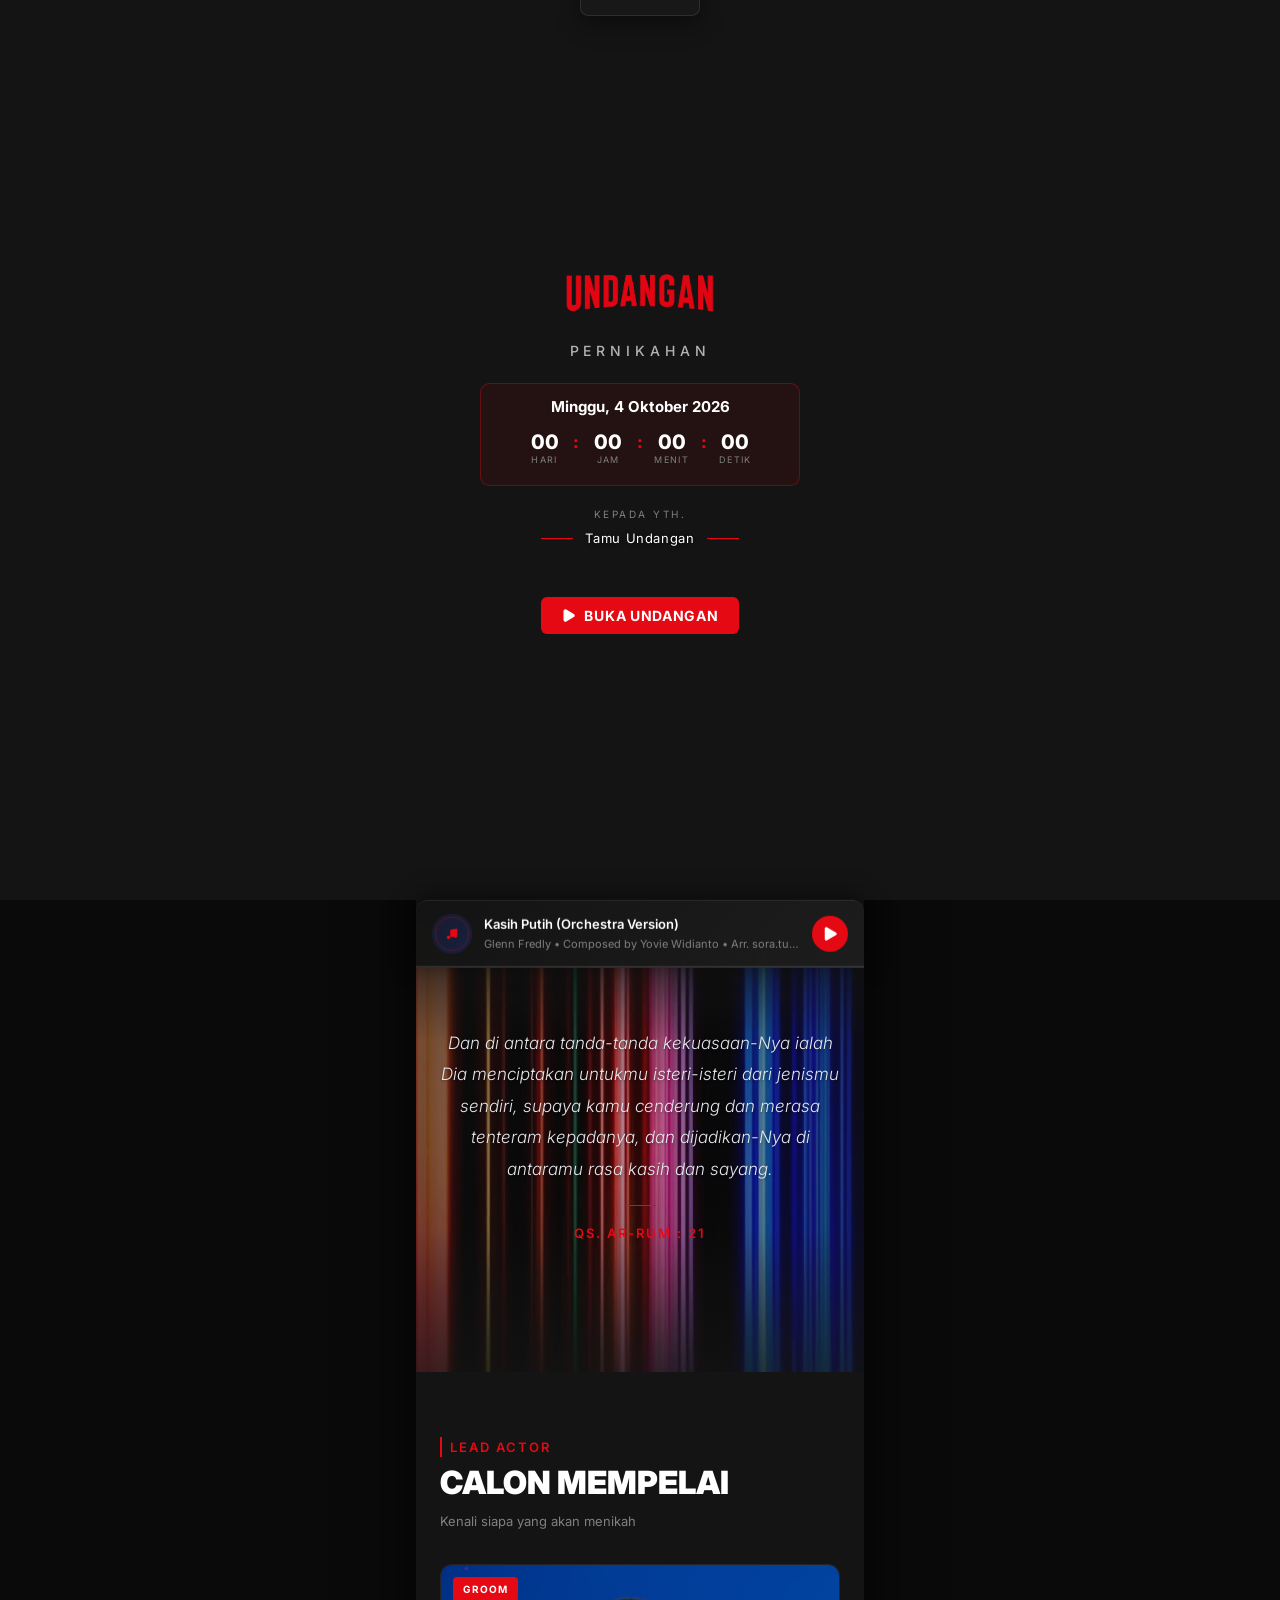
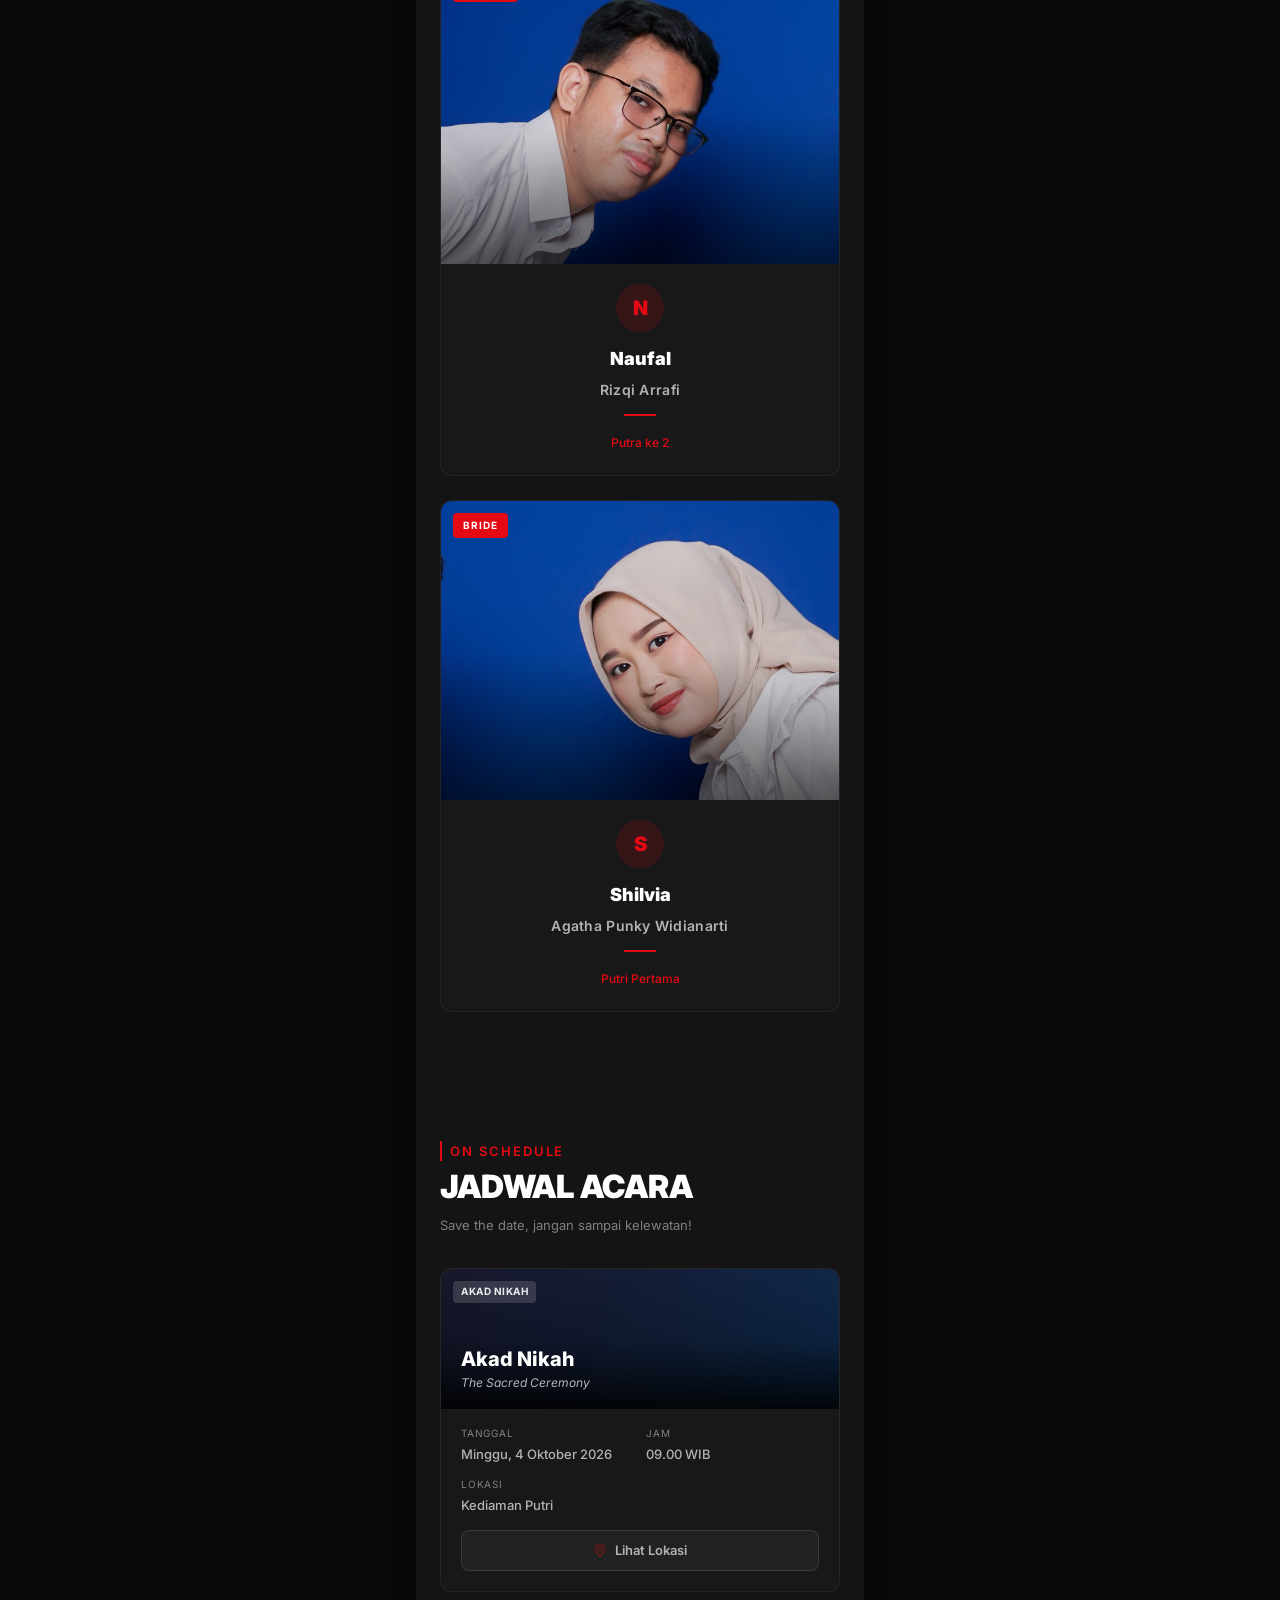
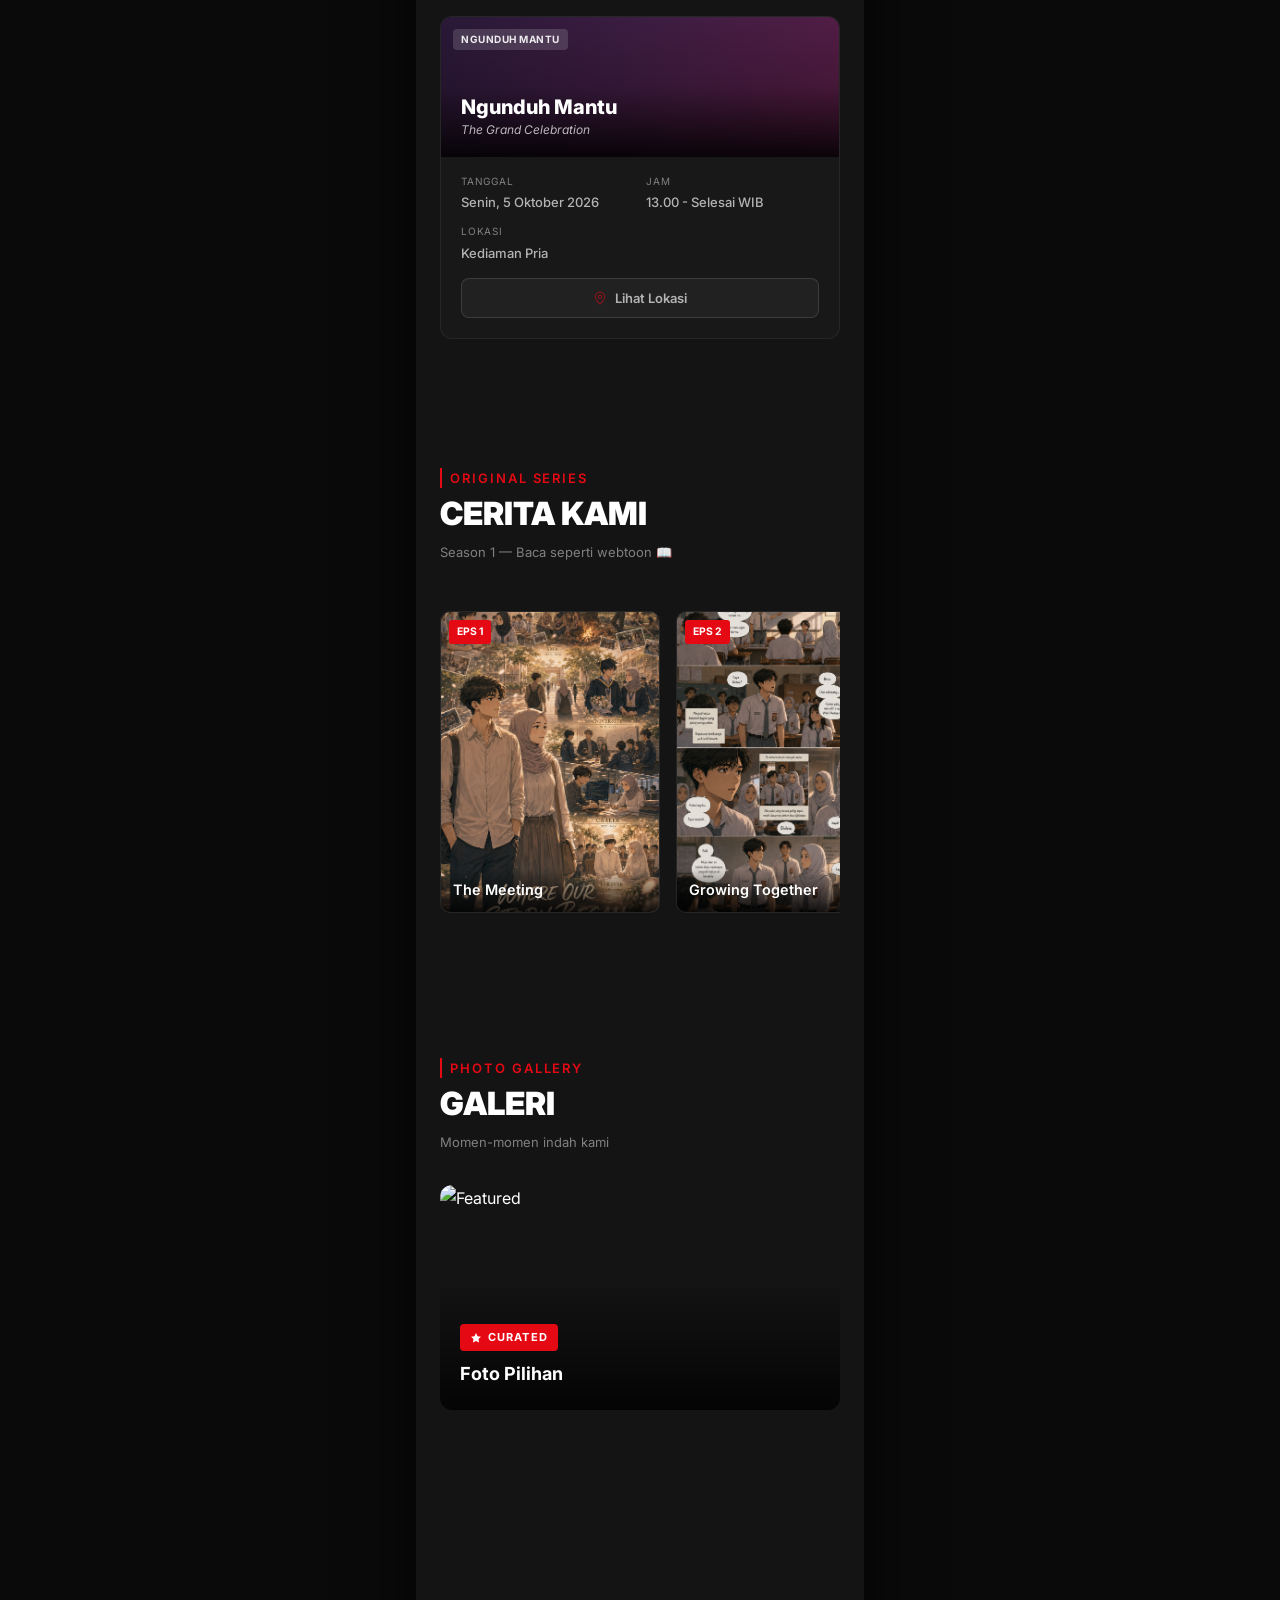
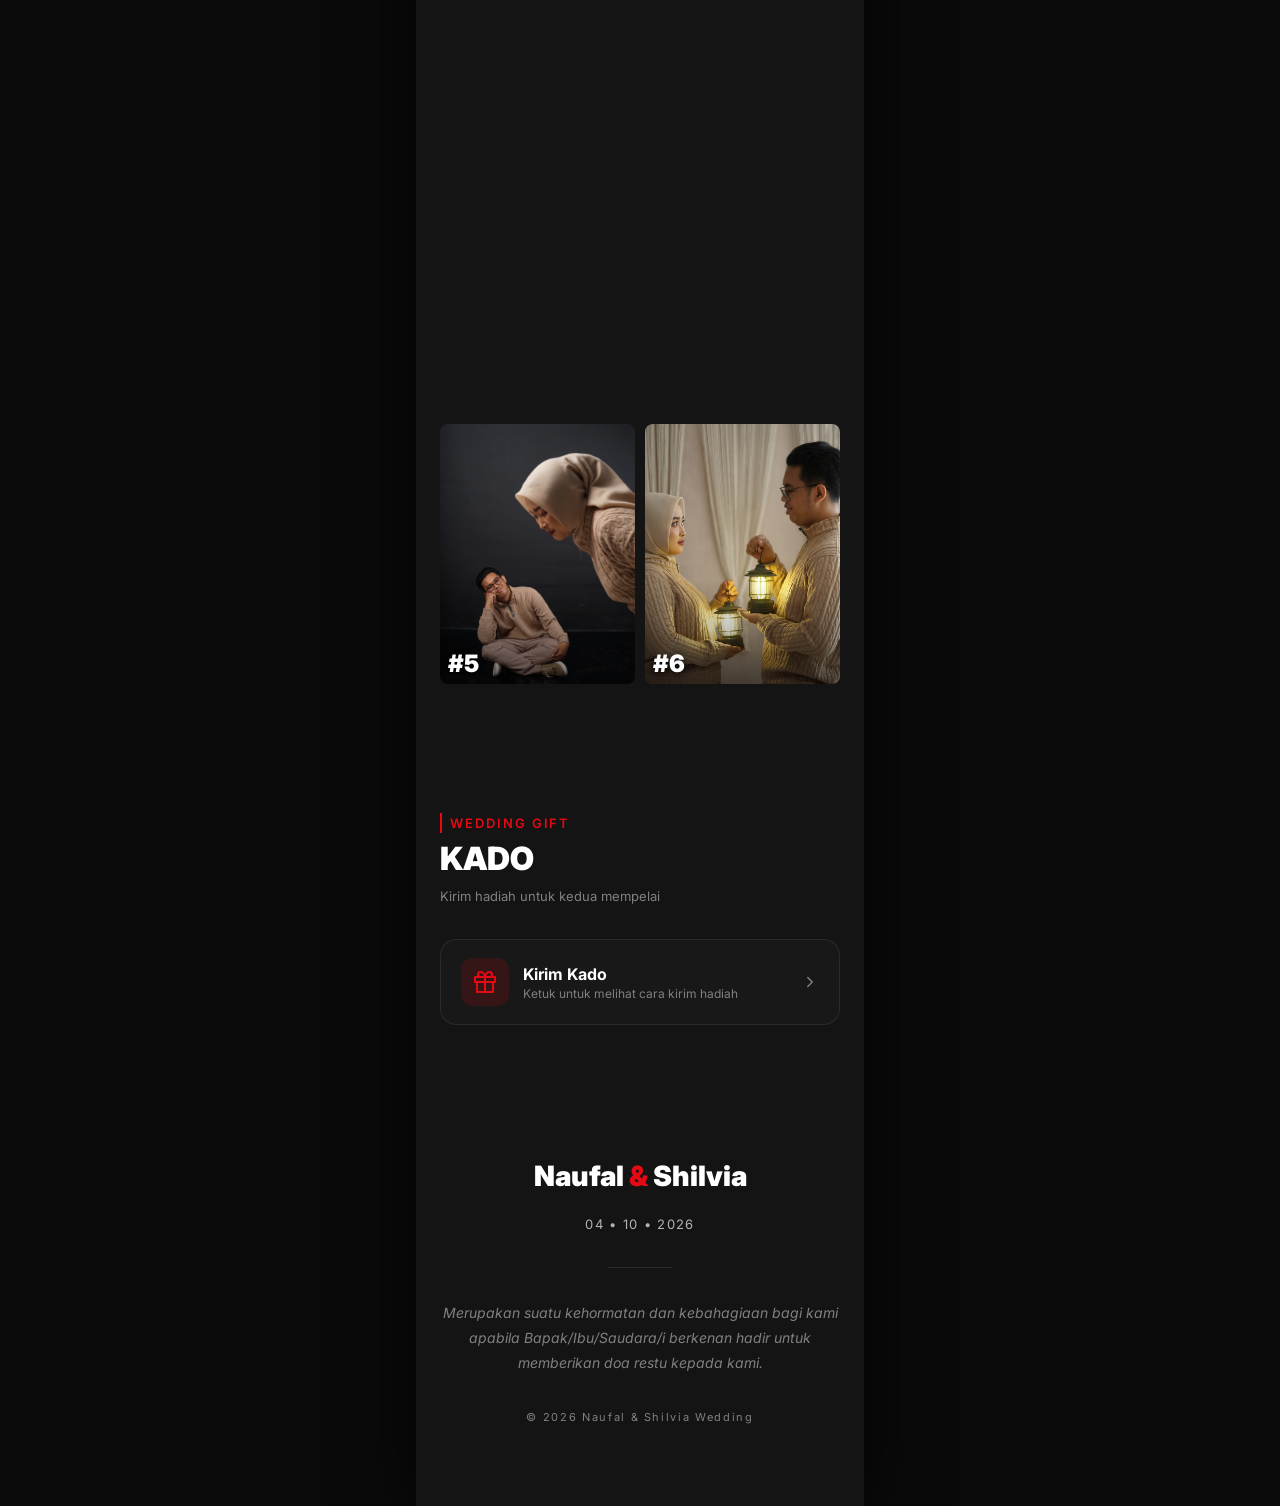
==== commit 2769e239: "update teks hero" ====
--- a/index.html
+++ b/index.html
@@ -1,628 +1,1279 @@
-<!DOCTYPE html>
+<!doctype html>
 <html lang="id">
-<head>
-  <meta charset="utf-8">
-  <meta name="viewport" content="width=device-width, initial-scale=1">
-  <title>The Wedding of Naufal & Shilvia</title>
-  <meta name="description" content="Anda diundang dengan hormat untuk menghadiri upacara pernikahan Naufal & Shilvia pada tanggal 4 Oktober 2026.">
-  <meta property="og:title" content="The Wedding of Naufal & Shilvia">
-  <meta property="og:description" content="Undangan pernikahan Naufal & Shilvia pada 4 Oktober 2026.">
-  <meta property="og:image:width" content="1200">
-  <meta property="og:image:height" content="630">
-  <meta property="og:image:alt" content="The Wedding of Naufal & Shilvia">
-  <meta property="og:type" content="website">
-  <link rel="icon" href="assets/images/logo.png">
-  <link rel="preconnect" href="https://fonts.googleapis.com">
-  <link rel="preconnect" href="https://fonts.gstatic.com" crossorigin>
-  <link href="https://fonts.googleapis.com/css2?family=Inter:wght@300;400;500;600;700;800;900&display=swap" rel="stylesheet">
-  <link rel="stylesheet" href="assets/css/styles.css">
-</head>
-<body>
-
-  <!-- ========== NETFLIX-STYLE LOADER ========== -->
-  <div class="netflix-loader" id="netflix-loader" aria-hidden="true">
-    <div class="loader-inner">
-      <span class="loader-n">NS</span>
-      <span class="loader-bar"><span class="loader-bar-fill"></span></span>
-      <span class="loader-text">Memuat Undangan</span>
+  <head>
+    <meta charset="utf-8" />
+    <meta name="viewport" content="width=device-width, initial-scale=1" />
+    <title>The Wedding of Naufal & Shilvia</title>
+    <meta
+      name="description"
+      content="Anda diundang dengan hormat untuk menghadiri upacara pernikahan Naufal & Shilvia pada tanggal 4 Oktober 2026."
+    />
+    <meta property="og:title" content="The Wedding of Naufal & Shilvia" />
+    <meta
+      property="og:description"
+      content="Undangan pernikahan Naufal & Shilvia pada 4 Oktober 2026."
+    />
+    <meta property="og:image:width" content="1200" />
+    <meta property="og:image:height" content="630" />
+    <meta property="og:image:alt" content="The Wedding of Naufal & Shilvia" />
+    <meta property="og:type" content="website" />
+    <link rel="icon" href="assets/images/logo.png" />
+    <link rel="preconnect" href="https://fonts.googleapis.com" />
+    <link rel="preconnect" href="https://fonts.gstatic.com" crossorigin />
+    <link
+      href="https://fonts.googleapis.com/css2?family=Inter:wght@300;400;500;600;700;800;900&display=swap"
+      rel="stylesheet"
+    />
+    <link rel="stylesheet" href="assets/css/styles.css" />
+  </head>
+  <body>
+    <!-- ========== NETFLIX-STYLE LOADER ========== -->
+    <div class="netflix-loader" id="netflix-loader" aria-hidden="true">
+      <div class="loader-inner">
+        <span class="loader-n">NS</span>
+        <span class="loader-bar"><span class="loader-bar-fill"></span></span>
+        <span class="loader-text">Memuat Undangan</span>
+      </div>
     </div>
-  </div>
-
-  <!-- ========== SPLASH SCREEN ========== -->
-  <div class="splash-screen" id="splash">
-    <div class="splash-content">
-      <img alt="logo" class="splash-logo" src="assets/images/logo.png" width="300" height="300">
-      <div class="splash-now-streaming">Pernikahan</div>
-      <div class="splash-save-date">
-        <div class="splash-date">Minggu, 4 Oktober 2026</div>
-        <div class="splash-countdown" id="splash-countdown">
-          <div class="splash-cd-item">
-            <span id="splash-cd-days">00</span>
-            <span class="splash-cd-label">Hari</span>
-          </div>
-          <span class="splash-cd-sep">:</span>
-          <div class="splash-cd-item">
-            <span id="splash-cd-hours">00</span>
-            <span class="splash-cd-label">Jam</span>
-          </div>
-          <span class="splash-cd-sep">:</span>
-          <div class="splash-cd-item">
-            <span id="splash-cd-minutes">00</span>
-            <span class="splash-cd-label">Menit</span>
-          </div>
-          <span class="splash-cd-sep">:</span>
-          <div class="splash-cd-item">
-            <span id="splash-cd-seconds">00</span>
-            <span class="splash-cd-label">Detik</span>
-          </div>
+
+    <!-- ========== SPLASH SCREEN ========== -->
+    <div class="splash-screen" id="splash">
+      <div class="splash-content">
+        <img
+          alt="logo"
+          class="splash-logo"
+          src="assets/images/logo.png"
+          width="300"
+          height="300"
+        />
+        <div class="splash-now-streaming">Pernikahan</div>
+        <div class="splash-save-date">
+          <div class="splash-date">Minggu, 4 Oktober 2026</div>
+          <div class="splash-countdown" id="splash-countdown">
+            <div class="splash-cd-item">
+              <span id="splash-cd-days">00</span>
+              <span class="splash-cd-label">Hari</span>
+            </div>
+            <span class="splash-cd-sep">:</span>
+            <div class="splash-cd-item">
+              <span id="splash-cd-hours">00</span>
+              <span class="splash-cd-label">Jam</span>
+            </div>
+            <span class="splash-cd-sep">:</span>
+            <div class="splash-cd-item">
+              <span id="splash-cd-minutes">00</span>
+              <span class="splash-cd-label">Menit</span>
+            </div>
+            <span class="splash-cd-sep">:</span>
+            <div class="splash-cd-item">
+              <span id="splash-cd-seconds">00</span>
+              <span class="splash-cd-label">Detik</span>
+            </div>
+          </div>
+        </div>
+        <div class="splash-guest">
+          <span class="splash-guest-label">Kepada Yth.</span>
+          <div class="splash-guest-name">
+            <span class="splash-guest-line"></span>
+            <span class="splash-guest-text" id="splash-guest-name"
+              >Tamu Undangan</span
+            >
+            <span class="splash-guest-line"></span>
+          </div>
+        </div>
+        <div class="splash-btn">
+          <button class="btn btn-primary btn-sm" id="splash-open-btn">
+            <svg
+              xmlns="http://www.w3.org/2000/svg"
+              width="15"
+              height="15"
+              viewBox="0 0 24 24"
+              fill="white"
+              stroke="currentColor"
+              stroke-width="2"
+              stroke-linecap="round"
+              stroke-linejoin="round"
+            >
+              <path
+                d="M5 5a2 2 0 0 1 3.008-1.728l11.997 6.998a2 2 0 0 1 .003 3.458l-12 7A2 2 0 0 1 5 19z"
+              />
+            </svg>
+            Buka Undangan
+          </button>
         </div>
       </div>
-      <div class="splash-guest">
-        <span class="splash-guest-label">Kepada Yth.</span>
-        <div class="splash-guest-name">
-          <span class="splash-guest-line"></span>
-          <span class="splash-guest-text" id="splash-guest-name">Tamu Undangan</span>
-          <span class="splash-guest-line"></span>
-        </div>
-      </div>
-      <div class="splash-btn">
-        <button class="btn btn-primary btn-sm" id="splash-open-btn">
-          <svg xmlns="http://www.w3.org/2000/svg" width="15" height="15" viewBox="0 0 24 24" fill="white" stroke="currentColor" stroke-width="2" stroke-linecap="round" stroke-linejoin="round"><path d="M5 5a2 2 0 0 1 3.008-1.728l11.997 6.998a2 2 0 0 1 .003 3.458l-12 7A2 2 0 0 1 5 19z"/></svg>
-          Buka Undangan
+    </div>
+
+    <!-- ========== AUDIO ========== -->
+    <audio
+      id="bg-music"
+      src="assets/audio/background-music-3.mp3"
+      preload="metadata"
+      loop
+    ></audio>
+
+    <!-- ========== MUSIC MINI PLAYER ========== -->
+    <div class="music-player" id="music-player">
+      <div class="music-player-inner">
+        <div class="music-player-disc" id="music-disc">
+          <div class="music-disc-ring"></div>
+          <svg
+            xmlns="http://www.w3.org/2000/svg"
+            width="14"
+            height="14"
+            viewBox="0 0 24 24"
+            fill="currentColor"
+          >
+            <path d="M9 18V5l12-2v13" />
+            <circle cx="6" cy="18" r="3" />
+            <circle cx="18" cy="16" r="3" />
+          </svg>
+        </div>
+        <div class="music-player-info">
+          <div class="music-player-title">Kasih Putih (Orchestra Version)</div>
+          <div class="music-player-artist">
+            Glenn Fredly • Composed by Yovie Widianto • Arr. sora.tune
+          </div>
+        </div>
+        <button
+          class="music-player-btn"
+          id="music-toggle"
+          aria-label="Toggle music"
+        >
+          <svg
+            id="music-icon-play"
+            xmlns="http://www.w3.org/2000/svg"
+            width="18"
+            height="18"
+            viewBox="0 0 24 24"
+            fill="currentColor"
+            stroke="none"
+          >
+            <path
+              d="M5 5a2 2 0 0 1 3.008-1.728l11.997 6.998a2 2 0 0 1 .003 3.458l-12 7A2 2 0 0 1 5 19z"
+            />
+          </svg>
+          <svg
+            id="music-icon-pause"
+            xmlns="http://www.w3.org/2000/svg"
+            width="18"
+            height="18"
+            viewBox="0 0 24 24"
+            fill="currentColor"
+            stroke="none"
+            style="display: none"
+          >
+            <rect x="6" y="4" width="4" height="16" rx="1" />
+            <rect x="14" y="4" width="4" height="16" rx="1" />
+          </svg>
         </button>
       </div>
-    </div>
-  </div>
-
-  <!-- ========== AUDIO ========== -->
-  <audio id="bg-music" src="assets/audio/background-music-3.mp3" preload="metadata" loop></audio>
-
-  <!-- ========== MUSIC MINI PLAYER ========== -->
-  <div class="music-player" id="music-player">
-    <div class="music-player-inner">
-      <div class="music-player-disc" id="music-disc">
-        <div class="music-disc-ring"></div>
-        <svg xmlns="http://www.w3.org/2000/svg" width="14" height="14" viewBox="0 0 24 24" fill="currentColor"><path d="M9 18V5l12-2v13"/><circle cx="6" cy="18" r="3"/><circle cx="18" cy="16" r="3"/></svg>
-      </div>
-      <div class="music-player-info">
-        <div class="music-player-title">Kasih Putih (Orchestra Version)</div>
-<div class="music-player-artist">Glenn Fredly • Composed by Yovie Widianto • Arr. sora.tune</div>
-      </div>
-      <button class="music-player-btn" id="music-toggle" aria-label="Toggle music">
-        <svg id="music-icon-play" xmlns="http://www.w3.org/2000/svg" width="18" height="18" viewBox="0 0 24 24" fill="currentColor" stroke="none"><path d="M5 5a2 2 0 0 1 3.008-1.728l11.997 6.998a2 2 0 0 1 .003 3.458l-12 7A2 2 0 0 1 5 19z"/></svg>
-        <svg id="music-icon-pause" xmlns="http://www.w3.org/2000/svg" width="18" height="18" viewBox="0 0 24 24" fill="currentColor" stroke="none" style="display:none"><rect x="6" y="4" width="4" height="16" rx="1"/><rect x="14" y="4" width="4" height="16" rx="1"/></svg>
-      </button>
-    </div>
-    <div class="music-player-progress">
-      <div class="music-player-progress-bar" id="music-progress-bar"></div>
-    </div>
-  </div>
-
-  <!-- ========== TOAST ========== -->
-  <div class="toast toast-success" id="toast">
-    <span class="toast-icon">
-      <svg xmlns="http://www.w3.org/2000/svg" width="16" height="16" viewBox="0 0 24 24" fill="none" stroke="currentColor" stroke-width="2" stroke-linecap="round" stroke-linejoin="round"><path d="M22 11.08V12a10 10 0 1 1-5.93-9.14"/><polyline points="22 4 12 14.01 9 11.01"/></svg>
-    </span>
-    <span id="toast-message">Berhasil!</span>
-  </div>
-
-  <!-- ========== LIGHTBOX ========== -->
-  <div class="lightbox" id="lightbox">
-    <button class="lightbox-close" id="lightbox-close" aria-label="Close">
-      <svg xmlns="http://www.w3.org/2000/svg" width="20" height="20" viewBox="0 0 24 24" fill="none" stroke="currentColor" stroke-width="2" stroke-linecap="round" stroke-linejoin="round"><line x1="18" y1="6" x2="6" y2="18"/><line x1="6" y1="6" x2="18" y2="18"/></svg>
-    </button>
-    <button class="lightbox-nav lightbox-prev" id="lightbox-prev" aria-label="Previous">
-      <svg xmlns="http://www.w3.org/2000/svg" width="20" height="20" viewBox="0 0 24 24" fill="none" stroke="currentColor" stroke-width="2" stroke-linecap="round" stroke-linejoin="round"><polyline points="15 18 9 12 15 6"/></svg>
-    </button>
-    <img id="lightbox-img" src="" alt="Gallery">
-    <button class="lightbox-nav lightbox-next" id="lightbox-next" aria-label="Next">
-      <svg xmlns="http://www.w3.org/2000/svg" width="20" height="20" viewBox="0 0 24 24" fill="none" stroke="currentColor" stroke-width="2" stroke-linecap="round" stroke-linejoin="round"><polyline points="9 18 15 12 9 6"/></svg>
-    </button>
-    <div class="lightbox-counter" id="lightbox-counter">1 / 6</div>
-  </div>
-
-  <!-- ========== MAIN APP ========== -->
-  <div class="app-container">
-
-    <!-- ===== HERO SECTION ===== -->
-    <section class="section-hero" id="hero">
-      <div class="hero-bg">
-        <img alt="Hero Image" src="assets/images/g14.JPG" width="700" height="700">
-        <div class="hero-gradient"></div>
-        <div class="hero-gradient-overlay"></div>
-      </div>
-      <div class="hero-content">
-        <div class="hero-top">
-          <div class="hero-logo animate-on-scroll scale-in delay-100">
-            <img alt="logo" src="assets/images/logo.png" width="300" height="300">
-          </div>
-          <div class="hero-badge animate-on-scroll delay-200">Coming Soon</div>
-          <h1 class="hero-title animate-on-scroll delay-200">
-            Naufal <span class="accent">&</span> Shilvia
-          </h1>
-          <div class="hero-date animate-on-scroll delay-300">
-            <img alt="top-1" src="assets/images/top1.svg" width="20" height="20">
-            4 Oktober 2026
-          </div>
-          <p class="hero-desc animate-on-scroll delay-400" id="hero-desc-text">
-           Kepada Yth. Tamu Undangan, dengan penuh kebahagiaan, kami mengundang Anda untuk menjadi bagian dari momen istimewa dalam kisah cinta kami pada <span class="accent-date">4 Oktober 2026</span>, serta memberikan doa dan restu bagi perjalanan baru kami bersama.
-          </p>
-        </div>
-        <!-- ===== COUNTDOWN ===== -->
-        <div class="hero-countdown animate-on-scroll delay-450" id="countdown">
-          <div class="countdown-item">
-            <span class="countdown-value" id="cd-days">00</span>
-            <span class="countdown-label">Hari</span>
-          </div>
-          <span class="countdown-sep">:</span>
-          <div class="countdown-item">
-            <span class="countdown-value" id="cd-hours">00</span>
-            <span class="countdown-label">Jam</span>
-          </div>
-          <span class="countdown-sep">:</span>
-          <div class="countdown-item">
-            <span class="countdown-value" id="cd-minutes">00</span>
-            <span class="countdown-label">Menit</span>
-          </div>
-          <span class="countdown-sep">:</span>
-          <div class="countdown-item">
-            <span class="countdown-value" id="cd-seconds">00</span>
-            <span class="countdown-label">Detik</span>
-          </div>
-        </div>
-
-        <div class="hero-actions animate-on-scroll delay-500">
-          <button class="btn btn-primary btn-sm ripple-effect" id="hero-play-btn" aria-label="Putar musik">
-            <svg id="hero-icon-play" xmlns="http://www.w3.org/2000/svg" width="18" height="18" viewBox="0 0 24 24" fill="currentColor" stroke="none"><path d="M5 5a2 2 0 0 1 3.008-1.728l11.997 6.998a2 2 0 0 1 .003 3.458l-12 7A2 2 0 0 1 5 19z"/></svg>
-            <svg id="hero-icon-pause" xmlns="http://www.w3.org/2000/svg" width="18" height="18" viewBox="0 0 24 24" fill="currentColor" stroke="none" style="display:none"><rect x="6" y="4" width="4" height="16" rx="1"/><rect x="14" y="4" width="4" height="16" rx="1"/></svg>
-            <span id="hero-play-label">Putar</span>
-          </button>
-          <button class="btn btn-outline btn-sm ripple-effect" id="hero-mylist-btn">
-            <svg xmlns="http://www.w3.org/2000/svg" width="20" height="20" viewBox="0 0 24 24" fill="none" stroke="currentColor" stroke-width="2" stroke-linecap="round" stroke-linejoin="round"><circle cx="12" cy="12" r="10"/><line x1="12" x2="12" y1="8" y2="12"/><line x1="12" x2="12.01" y1="16" y2="16"/></svg>
-            Selengkapnya
-          </button>
-        </div>
-      </div>
-    </section>
-
-    <!-- ===== QUOTE SECTION ===== -->
-    <section class="section-quote" id="quote">
-      <div class="quote-bg">
-        <img alt="bg" src="assets/images/n-opening.jpg" width="500" height="500">
-        <div class="hero-gradient"></div>
-        <div class="quote-gradient-overlay"></div>
-      </div>
-      <div class="quote-content">
-        <blockquote class="quote-text animate-on-scroll delay-100">
-          Dan di antara tanda-tanda kekuasaan-Nya ialah Dia menciptakan untukmu isteri-isteri dari jenismu sendiri, supaya kamu cenderung dan merasa tenteram kepadanya, dan dijadikan-Nya di antaramu rasa kasih dan sayang.
-        </blockquote>
-        <div class="quote-source animate-on-scroll delay-200">
-          <div class="quote-line"></div>
-          <p class="quote-ref">QS. Ar-Rum : 21</p>
-        </div>
-      </div>
-    </section>
-
-    <!-- ===== COUPLE SECTION ===== -->
-    <section class="section-couple" id="couple">
-      <div class="section-header animate-on-scroll delay-100">
-        <div class="section-header-bar">
-          <div class="section-header-line"></div>
-          <span class="section-header-label">Lead Actor</span>
-        </div>
-        <h2 class="section-header-title">Calon Mempelai</h2>
-        <p class="section-header-sub">Kenali siapa yang akan menikah</p>
-      </div>
-
-      <div class="couple-cards">
-        <!-- Naufal -->
-        <div class="couple-card animate-on-scroll delay-200">
-          <div class="couple-card-photo">
-            <img alt="Naufal" src="assets/images/pria.jpeg" width="200" height="267">
-            <div class="couple-card-photo-overlay"></div>
-            <div class="couple-card-badge">Groom</div>
-          </div>
-          <div class="couple-card-body">
-            <div class="couple-card-initial"><span>N</span></div>
-            <h3 class="couple-card-name">Naufal</h3>
-            <div class="couple-card-subname">Rizqi Arrafi</div>
-            <div class="couple-card-divider"></div>
-            <div class="couple-card-tag">
-              <span>Putra ke 2</span>
-            </div>
-          </div>
-        </div>
-
-        <!-- Shilvia -->
-        <div class="couple-card animate-on-scroll delay-300">
-          <div class="couple-card-photo">
-            <img alt="Shilvia" src="assets/images/wanita.jpeg" width="200" height="267">
-            <div class="couple-card-photo-overlay"></div>
-            <div class="couple-card-badge">Bride</div>
-          </div>
-          <div class="couple-card-body">
-            <div class="couple-card-initial"><span>S</span></div>
-            <h3 class="couple-card-name">Shilvia</h3>
-            <div class="couple-card-subname">Agatha Punky Widianarti</div>
-            <div class="couple-card-divider"></div>
-            <div class="couple-card-tag">
-              <span>Putri Pertama</span>
-            </div>
-          </div>
-        </div>
-      </div>
-    </section>
-
-    <!-- ===== EVENTS SECTION ===== -->
-    <section class="section-events" id="event">
-      <div class="section-header animate-on-scroll delay-100">
-        <div class="section-header-bar">
-          <div class="section-header-line"></div>
-          <span class="section-header-label">On Schedule</span>
-        </div>
-        <h2 class="section-header-title">Jadwal Acara</h2>
-        <p class="section-header-sub">Save the date, jangan sampai kelewatan!</p>
-      </div>
-
-      <div class="events-list">
-        <!-- Akad Nikah -->
-        <div class="event-card event-card-featured animate-on-scroll delay-200">
-          <div class="event-card-visual">
-            <div class="event-card-visual-bg event-akad-bg"></div>
-            <div class="event-card-visual-overlay"></div>
-            <div class="event-card-badge-row">
-              <span class="event-badge event-badge-type">Akad Nikah</span>
-            </div>
-            <div class="event-card-visual-title">
-              <h3 class="event-visual-name">Akad Nikah</h3>
-              <p class="event-visual-tagline">The Sacred Ceremony</p>
-            </div>
-          </div>
-          <div class="event-card-body">
-            <div class="event-info-grid">
-              <div class="event-info-item">
-                <span class="event-info-label">Tanggal</span>
-                <span class="event-info-value">Minggu, 4 Oktober 2026</span>
-              </div>
-              <div class="event-info-item">
-                <span class="event-info-label">Jam</span>
-                <span class="event-info-value">09.00 WIB</span>
-              </div>
-              <div class="event-info-item event-info-full">
-                <span class="event-info-label">Lokasi</span>
-                <span class="event-info-value">Kediaman Putri</span>
-              </div>
-            </div>
-            <button class="event-map-btn ripple-effect" onclick="window.open('https://maps.google.com/?q=Kediaman+Putri','_blank')">
-              <svg xmlns="http://www.w3.org/2000/svg" width="18" height="18" viewBox="0 0 24 24" fill="none" stroke="currentColor" stroke-width="2" stroke-linecap="round" stroke-linejoin="round"><path d="M20 10c0 4.993-5.539 10.193-7.399 11.799a1 1 0 0 1-1.202 0C9.539 20.193 4 14.993 4 10a8 8 0 0 1 16 0"/><circle cx="12" cy="10" r="3"/></svg>
-              Lihat Lokasi
-            </button>
-          </div>
-        </div>
-
-        <!-- Ngunduh Mantu -->
-        <div class="event-card event-card-featured animate-on-scroll delay-300">
-          <div class="event-card-visual">
-            <div class="event-card-visual-bg event-ngunduh-bg"></div>
-            <div class="event-card-visual-overlay"></div>
-            <div class="event-card-badge-row">
-              <span class="event-badge event-badge-type">Ngunduh Mantu</span>
-            </div>
-            <div class="event-card-visual-title">
-              <h3 class="event-visual-name">Ngunduh Mantu</h3>
-              <p class="event-visual-tagline">The Grand Celebration</p>
-            </div>
-          </div>
-          <div class="event-card-body">
-            <div class="event-info-grid">
-              <div class="event-info-item">
-                <span class="event-info-label">Tanggal</span>
-                <span class="event-info-value">Senin, 5 Oktober 2026</span>
-              </div>
-              <div class="event-info-item">
-                <span class="event-info-label">Jam</span>
-                <span class="event-info-value">13.00 - Selesai WIB</span>
-              </div>
-              <div class="event-info-item event-info-full">
-                <span class="event-info-label">Lokasi</span>
-                <span class="event-info-value">Kediaman Pria</span>
-              </div>
-            </div>
-            <button class="event-map-btn ripple-effect" onclick="window.open('https://maps.google.com/?q=Kediaman+Pria','_blank')">
-              <svg xmlns="http://www.w3.org/2000/svg" width="18" height="18" viewBox="0 0 24 24" fill="none" stroke="currentColor" stroke-width="2" stroke-linecap="round" stroke-linejoin="round"><path d="M20 10c0 4.993-5.539 10.193-7.399 11.799a1 1 0 0 1-1.202 0C9.539 20.193 4 14.993 4 10a8 8 0 0 1 16 0"/><circle cx="12" cy="10" r="3"/></svg>
-              Lihat Lokasi
-            </button>
-          </div>
-        </div>
-      </div>
-    </section>
-
-    <!-- ===== STORY SECTION — WEBTOON CAROUSEL ===== -->
-    <section class="section-story" id="story">
-      <div class="section-header animate-on-scroll delay-100">
-        <div class="section-header-bar">
-          <div class="section-header-line"></div>
-          <span class="section-header-label">Original Series</span>
-        </div>
-        <h2 class="section-header-title">Cerita Kami</h2>
-        <p class="section-header-sub">Season 1 — Baca seperti webtoon 📖</p>
-      </div>
-
-      <div class="story-carousel">
-        <div class="story-card animate-on-scroll delay-100" data-episode="1">
-          <span class="story-card-badge">Eps 1</span>
-          <img alt="Episode 1 — The Meeting" src="assets/story/1.png" loading="lazy" width="400" height="300">
-          <div class="story-card-label">The Meeting</div>
-        </div>
-        <div class="story-card animate-on-scroll delay-200" data-episode="2">
-          <span class="story-card-badge">Eps 2</span>
-          <img alt="Episode 2 — Growing Together" src="assets/story/2.png" loading="lazy" width="400" height="300">
-          <div class="story-card-label">Growing Together</div>
-        </div>
-        <div class="story-card animate-on-scroll delay-300" data-episode="3">
-          <span class="story-card-badge">Eps 3</span>
-          <img alt="Episode 3 — Different Paths" src="assets/story/3.png" loading="lazy" width="400" height="300">
-          <div class="story-card-label">Different Paths</div>
-        </div>
-        <div class="story-card animate-on-scroll delay-400" data-episode="4">
-          <span class="story-card-badge">Eps 4</span>
-          <img alt="Episode 4 — Chasing Dreams" src="assets/story/4.png" loading="lazy" width="400" height="300">
-          <div class="story-card-label">Chasing Dreams</div>
-        </div>
-        <div class="story-card animate-on-scroll delay-500" data-episode="5">
-          <span class="story-card-badge">Eps 5</span>
-          <img alt="Episode 5 — The Realization" src="assets/story/5.png" loading="lazy" width="400" height="300">
-          <div class="story-card-label">The Realization</div>
-        </div>
-        <div class="story-card animate-on-scroll delay-100" data-episode="6">
-          <span class="story-card-badge">Eps 6</span>
-          <img alt="Episode 6 — The Proposal" src="assets/story/6.png" loading="lazy" width="400" height="300">
-          <div class="story-card-label">The Proposal</div>
-        </div>
-        <div class="story-card animate-on-scroll delay-200" data-episode="7">
-          <span class="story-card-badge">Eps 7</span>
-          <img alt="Episode 7 — Forever Begins" src="assets/story/7.png" loading="lazy" width="400" height="300">
-          <div class="story-card-label">Forever Begins</div>
-        </div>
-        <div class="story-card animate-on-scroll delay-300" data-episode="8">
-          <span class="story-card-badge">Eps 8</span>
-          <img alt="Episode 8 — Our Happily Ever After" src="assets/story/8.png" loading="lazy" width="400" height="300">
-          <div class="story-card-label">Our Happily Ever After</div>
-        </div>
-      </div>
-    </section>
-
-    <!-- ===== WEBTOON MODAL ===== -->
-    <div class="story-modal" id="storyModal">
-      <div class="story-modal-inner">
-        <div class="story-modal-header">
-          <h3 id="storyEpisodeTitle">Episode 1</h3>
-          <span class="story-page-indicator" id="storyPageCount">1 / 6</span>
-          <button class="story-modal-close" id="storyClose">&times;</button>
-        </div>
-        <div class="story-pages" id="storyPages"></div>
-        <div class="story-nav-bar">
-          <button class="story-nav-btn" id="storyPrev">&#8249;</button>
-          <button class="story-nav-btn" id="storyNext">&#8250;</button>
-        </div>
+      <div class="music-player-progress">
+        <div class="music-player-progress-bar" id="music-progress-bar"></div>
       </div>
     </div>
 
-    <!-- ===== GALLERY SECTION ===== -->
-    <section class="section-gallery" id="gallery">
-      <div class="section-header animate-on-scroll delay-100">
-        <div class="section-header-bar">
-          <div class="section-header-line"></div>
-          <span class="section-header-label">Photo Gallery</span>
-        </div>
-        <h2 class="section-header-title">Galeri</h2>
-        <p class="section-header-sub">Momen-momen indah kami</p>
-      </div>
-
-      <div class="gallery-featured animate-on-scroll delay-100" data-gallery-index="0">
-        <img alt="Featured" src="assets/images/g13.JPG" width="700" height="400">
-        <div class="gallery-featured-overlay">
-          <div class="gallery-featured-badge">
-            <svg xmlns="http://www.w3.org/2000/svg" width="12" height="12" viewBox="0 0 24 24" fill="currentColor"><path d="M12 2l3.09 6.26L22 9.27l-5 4.87 1.18 6.88L12 17.77l-6.18 3.25L7 14.14 2 9.27l6.91-1.01L12 2z"/></svg>
-            Curated
-          </div>
-          <span class="gallery-featured-label">Foto Pilihan</span>
-        </div>
-      </div>
-
-      <div class="gallery-top-header animate-on-scroll delay-200">
-        <span class="gallery-top-label">TOP 6</span>
-        <span class="gallery-top-sub">Foto terbaik kami</span>
-      </div>
-
-      <div class="gallery-top-grid">
-        <div class="gallery-top-item animate-on-scroll delay-200" data-gallery-index="1">
-          <div class="gallery-top-rank">#1</div>
-          <img alt="Gallery 1" src="assets/images/g1.JPG" width="300" height="400">
-          <div class="gallery-top-item-overlay"></div>
-        </div>
-        <div class="gallery-top-item animate-on-scroll delay-250" data-gallery-index="2">
-          <div class="gallery-top-rank">#2</div>
-          <img alt="Gallery 2" src="assets/images/g7.JPG" width="300" height="400">
-          <div class="gallery-top-item-overlay"></div>
-        </div>
-        <div class="gallery-top-item animate-on-scroll delay-300" data-gallery-index="3">
-          <div class="gallery-top-rank">#3</div>
-          <img alt="Gallery 3" src="assets/images/g3.JPG" width="300" height="400">
-          <div class="gallery-top-item-overlay"></div>
-        </div>
-        <div class="gallery-top-item animate-on-scroll delay-350" data-gallery-index="4">
-          <div class="gallery-top-rank">#4</div>
-          <img alt="Gallery 4" src="assets/images/g8.JPG" width="300" height="400">
-          <div class="gallery-top-item-overlay"></div>
-        </div>
-        <div class="gallery-top-item animate-on-scroll delay-400" data-gallery-index="5">
-          <div class="gallery-top-rank">#5</div>
-          <img alt="Gallery 5" src="assets/images/g6.JPG" width="300" height="400">
-          <div class="gallery-top-item-overlay"></div>
-        </div>
-        <div class="gallery-top-item animate-on-scroll delay-450" data-gallery-index="6">
-          <div class="gallery-top-rank">#6</div>
-          <img alt="Gallery 6" src="assets/images/g12.JPG" width="300" height="400">
-          <div class="gallery-top-item-overlay"></div>
-        </div>
-      </div>
-    </section>
-
-    <!-- ===== GIFT SECTION ===== -->
-    <section class="section-gift" id="gift">
-      <div class="section-header animate-on-scroll delay-100">
-        <div class="section-header-bar">
-          <div class="section-header-line"></div>
-          <span class="section-header-label">Wedding Gift</span>
-        </div>
-        <h2 class="section-header-title">Kado</h2>
-        <p class="section-header-sub">Kirim hadiah untuk kedua mempelai</p>
-      </div>
-
-      <button type="button" class="gift-open-btn animate-on-scroll delay-200 ripple-effect" id="gift-open-btn">
-        <span class="gift-open-icon">
-          <svg xmlns="http://www.w3.org/2000/svg" width="24" height="24" viewBox="0 0 24 24" fill="none" stroke="currentColor" stroke-width="2" stroke-linecap="round" stroke-linejoin="round"><polyline points="20 12 20 22 4 22 4 12"/><rect x="2" y="7" width="20" height="5"/><line x1="12" y1="22" x2="12" y2="7"/><path d="M12 7H7.5a2.5 2.5 0 0 1 0-5C11 2 12 7 12 7z"/><path d="M12 7h4.5a2.5 2.5 0 0 0 0-5C13 2 12 7 12 7z"/></svg>
-        </span>
-        <span class="gift-open-text">
-          <span class="gift-open-title">Kirim Kado</span>
-          <span class="gift-open-subtitle">Ketuk untuk melihat cara kirim hadiah</span>
-        </span>
-        <span class="gift-open-chevron">
-          <svg xmlns="http://www.w3.org/2000/svg" width="18" height="18" viewBox="0 0 24 24" fill="none" stroke="currentColor" stroke-width="2" stroke-linecap="round" stroke-linejoin="round"><polyline points="9 18 15 12 9 6"/></svg>
-        </span>
+    <!-- ========== TOAST ========== -->
+    <div class="toast toast-success" id="toast">
+      <span class="toast-icon">
+        <svg
+          xmlns="http://www.w3.org/2000/svg"
+          width="16"
+          height="16"
+          viewBox="0 0 24 24"
+          fill="none"
+          stroke="currentColor"
+          stroke-width="2"
+          stroke-linecap="round"
+          stroke-linejoin="round"
+        >
+          <path d="M22 11.08V12a10 10 0 1 1-5.93-9.14" />
+          <polyline points="22 4 12 14.01 9 11.01" />
+        </svg>
+      </span>
+      <span id="toast-message">Berhasil!</span>
+    </div>
+
+    <!-- ========== LIGHTBOX ========== -->
+    <div class="lightbox" id="lightbox">
+      <button class="lightbox-close" id="lightbox-close" aria-label="Close">
+        <svg
+          xmlns="http://www.w3.org/2000/svg"
+          width="20"
+          height="20"
+          viewBox="0 0 24 24"
+          fill="none"
+          stroke="currentColor"
+          stroke-width="2"
+          stroke-linecap="round"
+          stroke-linejoin="round"
+        >
+          <line x1="18" y1="6" x2="6" y2="18" />
+          <line x1="6" y1="6" x2="18" y2="18" />
+        </svg>
       </button>
-    </section>
-
-    <!-- ===== GIFT BOTTOM SHEET MODAL ===== -->
-    <div class="sheet-overlay" id="gift-sheet-overlay">
-      <div class="sheet" id="gift-sheet" role="dialog" aria-modal="true" aria-labelledby="gift-sheet-title">
-        <div class="sheet-handle"></div>
-        <div class="sheet-header">
-          <div class="sheet-header-icon">
-            <svg xmlns="http://www.w3.org/2000/svg" width="20" height="20" viewBox="0 0 24 24" fill="none" stroke="currentColor" stroke-width="2" stroke-linecap="round" stroke-linejoin="round"><polyline points="20 12 20 22 4 22 4 12"/><rect x="2" y="7" width="20" height="5"/><line x1="12" y1="22" x2="12" y2="7"/><path d="M12 7H7.5a2.5 2.5 0 0 1 0-5C11 2 12 7 12 7z"/><path d="M12 7h4.5a2.5 2.5 0 0 0 0-5C13 2 12 7 12 7z"/></svg>
-          </div>
-          <div class="sheet-header-text">
-            <div class="sheet-title" id="gift-sheet-title">Wedding Gift</div>
-            <div class="sheet-subtitle" id="gift-sheet-subtitle">Pilih cara mengirim hadiah</div>
-          </div>
-          <button type="button" class="sheet-close-btn" id="gift-sheet-close" aria-label="Tutup">
-            <svg xmlns="http://www.w3.org/2000/svg" width="20" height="20" viewBox="0 0 24 24" fill="none" stroke="currentColor" stroke-width="2" stroke-linecap="round" stroke-linejoin="round"><line x1="18" y1="6" x2="6" y2="18"/><line x1="6" y1="6" x2="18" y2="18"/></svg>
-          </button>
-        </div>
-
-        <div class="sheet-body">
-          <!-- LANGKAH 1: PILIH METODE -->
-          <div class="gift-step" id="gift-choose">
-            <div class="sheet-section-label">Pilih Metode</div>
-            <button type="button" class="gift-choice" data-gift-type="bank">
-              <span class="gift-choice-icon">
-                <svg xmlns="http://www.w3.org/2000/svg" width="20" height="20" viewBox="0 0 24 24" fill="none" stroke="currentColor" stroke-width="2" stroke-linecap="round" stroke-linejoin="round"><path d="M3 9l9-7 9 7v11a2 2 0 0 1-2 2H5a2 2 0 0 1-2-2z"/><polyline points="9 22 9 12 15 12 15 22"/></svg>
-              </span>
-              <span class="gift-choice-text">
-                <span class="gift-choice-title">Transfer Bank</span>
-                <span class="gift-choice-sub">BCA • Mandiri</span>
-              </span>
-              <svg xmlns="http://www.w3.org/2000/svg" width="18" height="18" viewBox="0 0 24 24" fill="none" stroke="currentColor" stroke-width="2" stroke-linecap="round" stroke-linejoin="round" class="gift-choice-arrow"><polyline points="9 18 15 12 9 6"/></svg>
+      <button
+        class="lightbox-nav lightbox-prev"
+        id="lightbox-prev"
+        aria-label="Previous"
+      >
+        <svg
+          xmlns="http://www.w3.org/2000/svg"
+          width="20"
+          height="20"
+          viewBox="0 0 24 24"
+          fill="none"
+          stroke="currentColor"
+          stroke-width="2"
+          stroke-linecap="round"
+          stroke-linejoin="round"
+        >
+          <polyline points="15 18 9 12 15 6" />
+        </svg>
+      </button>
+      <img id="lightbox-img" src="" alt="Gallery" />
+      <button
+        class="lightbox-nav lightbox-next"
+        id="lightbox-next"
+        aria-label="Next"
+      >
+        <svg
+          xmlns="http://www.w3.org/2000/svg"
+          width="20"
+          height="20"
+          viewBox="0 0 24 24"
+          fill="none"
+          stroke="currentColor"
+          stroke-width="2"
+          stroke-linecap="round"
+          stroke-linejoin="round"
+        >
+          <polyline points="9 18 15 12 9 6" />
+        </svg>
+      </button>
+      <div class="lightbox-counter" id="lightbox-counter">1 / 6</div>
+    </div>
+
+    <!-- ========== MAIN APP ========== -->
+    <div class="app-container">
+      <!-- ===== HERO SECTION ===== -->
+      <section class="section-hero" id="hero">
+        <div class="hero-bg">
+          <img
+            alt="Hero Image"
+            src="assets/images/g14.JPG"
+            width="700"
+            height="700"
+          />
+          <div class="hero-gradient"></div>
+          <div class="hero-gradient-overlay"></div>
+        </div>
+        <div class="hero-content">
+          <div class="hero-top">
+            <div class="hero-logo animate-on-scroll scale-in delay-100">
+              <img
+                alt="logo"
+                src="assets/images/logo.png"
+                width="300"
+                height="300"
+              />
+            </div>
+            <div class="hero-badge animate-on-scroll delay-200">
+              Coming Soon
+            </div>
+            <h1 class="hero-title animate-on-scroll delay-200">
+              Naufal <span class="accent">&</span> Shilvia
+            </h1>
+            <div class="hero-date animate-on-scroll delay-300">
+              <img
+                alt="top-1"
+                src="assets/images/top1.svg"
+                width="20"
+                height="20"
+              />
+              4 Oktober 2026
+            </div>
+            <p
+              class="hero-desc animate-on-scroll delay-400"
+              id="hero-desc-text"
+            >
+              Kepada Yth. Tamu Undangan, di antara sekian banyak pertemuan yang
+              ditulis semesta, kami menemukan satu sama lain. Kini, pada
+              <span class="accent-date">4 Oktober 2026</span>, kami ingin
+              mengabadikan satu babak paling indah dalam perjalanan ini.
+              Hadirlah, dan menjadi bagian dari cerita yang akan kami kenang
+              sepanjang usia.
+            </p>
+          </div>
+          <!-- ===== COUNTDOWN ===== -->
+          <div
+            class="hero-countdown animate-on-scroll delay-450"
+            id="countdown"
+          >
+            <div class="countdown-item">
+              <span class="countdown-value" id="cd-days">00</span>
+              <span class="countdown-label">Hari</span>
+            </div>
+            <span class="countdown-sep">:</span>
+            <div class="countdown-item">
+              <span class="countdown-value" id="cd-hours">00</span>
+              <span class="countdown-label">Jam</span>
+            </div>
+            <span class="countdown-sep">:</span>
+            <div class="countdown-item">
+              <span class="countdown-value" id="cd-minutes">00</span>
+              <span class="countdown-label">Menit</span>
+            </div>
+            <span class="countdown-sep">:</span>
+            <div class="countdown-item">
+              <span class="countdown-value" id="cd-seconds">00</span>
+              <span class="countdown-label">Detik</span>
+            </div>
+          </div>
+
+          <div class="hero-actions animate-on-scroll delay-500">
+            <button
+              class="btn btn-primary btn-sm ripple-effect"
+              id="hero-play-btn"
+              aria-label="Putar musik"
+            >
+              <svg
+                id="hero-icon-play"
+                xmlns="http://www.w3.org/2000/svg"
+                width="18"
+                height="18"
+                viewBox="0 0 24 24"
+                fill="currentColor"
+                stroke="none"
+              >
+                <path
+                  d="M5 5a2 2 0 0 1 3.008-1.728l11.997 6.998a2 2 0 0 1 .003 3.458l-12 7A2 2 0 0 1 5 19z"
+                />
+              </svg>
+              <svg
+                id="hero-icon-pause"
+                xmlns="http://www.w3.org/2000/svg"
+                width="18"
+                height="18"
+                viewBox="0 0 24 24"
+                fill="currentColor"
+                stroke="none"
+                style="display: none"
+              >
+                <rect x="6" y="4" width="4" height="16" rx="1" />
+                <rect x="14" y="4" width="4" height="16" rx="1" />
+              </svg>
+              <span id="hero-play-label">Putar</span>
             </button>
-
-            <button type="button" class="gift-choice" data-gift-type="kado">
-              <span class="gift-choice-icon">
-                <svg xmlns="http://www.w3.org/2000/svg" width="20" height="20" viewBox="0 0 24 24" fill="none" stroke="currentColor" stroke-width="2" stroke-linecap="round" stroke-linejoin="round"><polyline points="20 12 20 22 4 22 4 12"/><rect x="2" y="7" width="20" height="5"/><line x1="12" y1="22" x2="12" y2="7"/><path d="M12 7H7.5a2.5 2.5 0 0 1 0-5C11 2 12 7 12 7z"/><path d="M12 7h4.5a2.5 2.5 0 0 0 0-5C13 2 12 7 12 7z"/></svg>
-              </span>
-              <span class="gift-choice-text">
-                <span class="gift-choice-title">Kado Fisik</span>
-                <span class="gift-choice-sub">Dikirim ke alamat rumah</span>
-              </span>
-              <svg xmlns="http://www.w3.org/2000/svg" width="18" height="18" viewBox="0 0 24 24" fill="none" stroke="currentColor" stroke-width="2" stroke-linecap="round" stroke-linejoin="round" class="gift-choice-arrow"><polyline points="9 18 15 12 9 6"/></svg>
+            <button
+              class="btn btn-outline btn-sm ripple-effect"
+              id="hero-mylist-btn"
+            >
+              <svg
+                xmlns="http://www.w3.org/2000/svg"
+                width="20"
+                height="20"
+                viewBox="0 0 24 24"
+                fill="none"
+                stroke="currentColor"
+                stroke-width="2"
+                stroke-linecap="round"
+                stroke-linejoin="round"
+              >
+                <circle cx="12" cy="12" r="10" />
+                <line x1="12" x2="12" y1="8" y2="12" />
+                <line x1="12" x2="12.01" y1="16" y2="16" />
+              </svg>
+              Selengkapnya
             </button>
           </div>
-
-          <!-- LANGKAH 2: DETAIL METODE TERPILIH -->
-          <div class="gift-step" id="gift-detail" hidden>
-            <div class="gift-detail-top">
-              <button type="button" class="gift-back-btn ripple-effect" id="gift-back-btn" aria-label="Kembali">
-                <svg xmlns="http://www.w3.org/2000/svg" width="16" height="16" viewBox="0 0 24 24" fill="none" stroke="currentColor" stroke-width="2" stroke-linecap="round" stroke-linejoin="round"><polyline points="15 18 9 12 15 6"/></svg>
-                Kembali
-              </button>
-              <span class="gift-detail-title" id="gift-detail-title">Detail</span>
-            </div>
-
-            <div id="gift-panel-bank">
-              <div class="sheet-section-label">Rekening</div>
-              <div class="gift-account">
-                <div class="gift-account-logo">BCA</div>
-                <div class="gift-account-info">
-                  <div class="gift-account-label">Bank BCA</div>
-                  <div class="gift-account-number">1234567890</div>
-                  <div class="gift-account-name">a.n Naufal Arrafi</div>
+        </div>
+      </section>
+
+      <!-- ===== QUOTE SECTION ===== -->
+      <section class="section-quote" id="quote">
+        <div class="quote-bg">
+          <img
+            alt="bg"
+            src="assets/images/n-opening.jpg"
+            width="500"
+            height="500"
+          />
+          <div class="hero-gradient"></div>
+          <div class="quote-gradient-overlay"></div>
+        </div>
+        <div class="quote-content">
+          <blockquote class="quote-text animate-on-scroll delay-100">
+            Dan di antara tanda-tanda kekuasaan-Nya ialah Dia menciptakan
+            untukmu isteri-isteri dari jenismu sendiri, supaya kamu cenderung
+            dan merasa tenteram kepadanya, dan dijadikan-Nya di antaramu rasa
+            kasih dan sayang.
+          </blockquote>
+          <div class="quote-source animate-on-scroll delay-200">
+            <div class="quote-line"></div>
+            <p class="quote-ref">QS. Ar-Rum : 21</p>
+          </div>
+        </div>
+      </section>
+
+      <!-- ===== COUPLE SECTION ===== -->
+      <section class="section-couple" id="couple">
+        <div class="section-header animate-on-scroll delay-100">
+          <div class="section-header-bar">
+            <div class="section-header-line"></div>
+            <span class="section-header-label">Lead Actor</span>
+          </div>
+          <h2 class="section-header-title">Calon Mempelai</h2>
+          <p class="section-header-sub">Kenali siapa yang akan menikah</p>
+        </div>
+
+        <div class="couple-cards">
+          <!-- Naufal -->
+          <div class="couple-card animate-on-scroll delay-200">
+            <div class="couple-card-photo">
+              <img
+                alt="Naufal"
+                src="assets/images/pria.jpeg"
+                width="200"
+                height="267"
+              />
+              <div class="couple-card-photo-overlay"></div>
+              <div class="couple-card-badge">Groom</div>
+            </div>
+            <div class="couple-card-body">
+              <div class="couple-card-initial"><span>N</span></div>
+              <h3 class="couple-card-name">Naufal</h3>
+              <div class="couple-card-subname">Rizqi Arrafi</div>
+              <div class="couple-card-divider"></div>
+              <div class="couple-card-tag">
+                <span>Putra ke 2</span>
+              </div>
+            </div>
+          </div>
+
+          <!-- Shilvia -->
+          <div class="couple-card animate-on-scroll delay-300">
+            <div class="couple-card-photo">
+              <img
+                alt="Shilvia"
+                src="assets/images/wanita.jpeg"
+                width="200"
+                height="267"
+              />
+              <div class="couple-card-photo-overlay"></div>
+              <div class="couple-card-badge">Bride</div>
+            </div>
+            <div class="couple-card-body">
+              <div class="couple-card-initial"><span>S</span></div>
+              <h3 class="couple-card-name">Shilvia</h3>
+              <div class="couple-card-subname">Agatha Punky Widianarti</div>
+              <div class="couple-card-divider"></div>
+              <div class="couple-card-tag">
+                <span>Putri Pertama</span>
+              </div>
+            </div>
+          </div>
+        </div>
+      </section>
+
+      <!-- ===== EVENTS SECTION ===== -->
+      <section class="section-events" id="event">
+        <div class="section-header animate-on-scroll delay-100">
+          <div class="section-header-bar">
+            <div class="section-header-line"></div>
+            <span class="section-header-label">On Schedule</span>
+          </div>
+          <h2 class="section-header-title">Jadwal Acara</h2>
+          <p class="section-header-sub">
+            Save the date, jangan sampai kelewatan!
+          </p>
+        </div>
+
+        <div class="events-list">
+          <!-- Akad Nikah -->
+          <div
+            class="event-card event-card-featured animate-on-scroll delay-200"
+          >
+            <div class="event-card-visual">
+              <div class="event-card-visual-bg event-akad-bg"></div>
+              <div class="event-card-visual-overlay"></div>
+              <div class="event-card-badge-row">
+                <span class="event-badge event-badge-type">Akad Nikah</span>
+              </div>
+              <div class="event-card-visual-title">
+                <h3 class="event-visual-name">Akad Nikah</h3>
+                <p class="event-visual-tagline">The Sacred Ceremony</p>
+              </div>
+            </div>
+            <div class="event-card-body">
+              <div class="event-info-grid">
+                <div class="event-info-item">
+                  <span class="event-info-label">Tanggal</span>
+                  <span class="event-info-value">Minggu, 4 Oktober 2026</span>
                 </div>
-                <button type="button" class="btn btn-primary gift-copy-btn ripple-effect" data-copy="1234567890">Salin</button>
-              </div>
-              <div class="gift-account">
-                <div class="gift-account-logo">MDR</div>
-                <div class="gift-account-info">
-                  <div class="gift-account-label">Bank Mandiri</div>
-                  <div class="gift-account-number">0987654321</div>
-                  <div class="gift-account-name">a.n Shilvia Agatha</div>
+                <div class="event-info-item">
+                  <span class="event-info-label">Jam</span>
+                  <span class="event-info-value">09.00 WIB</span>
                 </div>
-                <button type="button" class="btn btn-primary gift-copy-btn ripple-effect" data-copy="0987654321">Salin</button>
-              </div>
-              <div class="gift-note">
-                <svg xmlns="http://www.w3.org/2000/svg" width="14" height="14" viewBox="0 0 24 24" fill="none" stroke="currentColor" stroke-width="2" stroke-linecap="round" stroke-linejoin="round"><circle cx="12" cy="12" r="10"/><line x1="12" y1="16" x2="12" y2="12"/><line x1="12" y1="8" x2="12.01" y2="8"/></svg>
-                <span>Pastikan nama pengirim ditulis agar kami tahu siapa yang memberi. Terima kasih!</span>
-              </div>
-            </div>
-
-            <div id="gift-panel-kado" hidden>
-              <div class="sheet-section-label">Kado Fisik</div>
-              <div class="gift-address">
-                <div class="gift-address-icon">
-                  <svg xmlns="http://www.w3.org/2000/svg" width="18" height="18" viewBox="0 0 24 24" fill="none" stroke="currentColor" stroke-width="2" stroke-linecap="round" stroke-linejoin="round"><path d="M20 10c0 4.993-5.539 10.193-7.399 11.799a1 1 0 0 1-1.202 0C9.539 20.193 4 14.993 4 10a8 8 0 0 1 16 0"/><circle cx="12" cy="10" r="3"/></svg>
-                </div>
-                <div class="gift-address-content">
-                  <div class="gift-address-label">Alamat Rumah</div>
-                  <div class="gift-address-text" id="gift-address-text">Jl. Contoh No. 123, RT 01/RW 02, Kel. Sukamaju, Kec. Menteng, Jakarta Pusat, DKI Jakarta 10310</div>
-                </div>
-                <div class="gift-address-actions">
-                  <button type="button" class="btn btn-primary gift-copy-btn ripple-effect" data-copy="Jl. Contoh No. 123, RT 01/RW 02, Kel. Sukamaju, Kec. Menteng, Jakarta Pusat, DKI Jakarta 10310">Salin</button>
-                  <a class="btn btn-outline gift-map-btn ripple-effect" href="https://maps.google.com/?q=Jl.+Contoh+No.+123+Menteng+Jakarta+Pusat" target="_blank" rel="noopener">
-                    <svg xmlns="http://www.w3.org/2000/svg" width="16" height="16" viewBox="0 0 24 24" fill="none" stroke="currentColor" stroke-width="2" stroke-linecap="round" stroke-linejoin="round"><path d="M20 10c0 4.993-5.539 10.193-7.399 11.799a1 1 0 0 1-1.202 0C9.539 20.193 4 14.993 4 10a8 8 0 0 1 16 0"/><circle cx="12" cy="10" r="3"/></svg>
-                    Maps
-                  </a>
+                <div class="event-info-item event-info-full">
+                  <span class="event-info-label">Lokasi</span>
+                  <span class="event-info-value">Kediaman Putri</span>
                 </div>
               </div>
-              <div class="gift-note">
-                <svg xmlns="http://www.w3.org/2000/svg" width="14" height="14" viewBox="0 0 24 24" fill="none" stroke="currentColor" stroke-width="2" stroke-linecap="round" stroke-linejoin="round"><circle cx="12" cy="12" r="10"/><line x1="12" y1="16" x2="12" y2="12"/><line x1="12" y1="8" x2="12.01" y2="8"/></svg>
-                <span>Untuk pengiriman kado fisik, mohon konfirmasi terlebih dahulu melalui WhatsApp agar kami dapat menerima dengan baik.</span>
+              <button
+                class="event-map-btn ripple-effect"
+                onclick="
+                  window.open(
+                    'https://maps.google.com/?q=Kediaman+Putri',
+                    '_blank',
+                  )
+                "
+              >
+                <svg
+                  xmlns="http://www.w3.org/2000/svg"
+                  width="18"
+                  height="18"
+                  viewBox="0 0 24 24"
+                  fill="none"
+                  stroke="currentColor"
+                  stroke-width="2"
+                  stroke-linecap="round"
+                  stroke-linejoin="round"
+                >
+                  <path
+                    d="M20 10c0 4.993-5.539 10.193-7.399 11.799a1 1 0 0 1-1.202 0C9.539 20.193 4 14.993 4 10a8 8 0 0 1 16 0"
+                  />
+                  <circle cx="12" cy="10" r="3" />
+                </svg>
+                Lihat Lokasi
+              </button>
+            </div>
+          </div>
+
+          <!-- Ngunduh Mantu -->
+          <div
+            class="event-card event-card-featured animate-on-scroll delay-300"
+          >
+            <div class="event-card-visual">
+              <div class="event-card-visual-bg event-ngunduh-bg"></div>
+              <div class="event-card-visual-overlay"></div>
+              <div class="event-card-badge-row">
+                <span class="event-badge event-badge-type">Ngunduh Mantu</span>
               </div>
-              <a class="btn btn-primary btn-block ripple-effect gift-wa-btn" id="gift-wa-btn" href="https://wa.me/6281234567890?text=Halo%20Naufal%20%26%20Shilvia%2C%20saya%20ingin%20mengirim%20kado%20fisik%20untuk%20pernikahan%20kalian." target="_blank" rel="noopener">
-                <svg xmlns="http://www.w3.org/2000/svg" width="18" height="18" viewBox="0 0 24 24" fill="currentColor" stroke="none"><path d="M17.472 14.382c-.297-.149-1.758-.867-2.03-.967-.273-.099-.471-.148-.67.15-.197.297-.767.966-.94 1.164-.173.199-.347.223-.644.075-.297-.15-1.255-.463-2.39-1.475-.883-.788-1.48-1.761-1.653-2.059-.173-.297-.018-.458.13-.606.134-.133.298-.347.446-.52.149-.174.198-.298.298-.497.099-.198.05-.371-.025-.52-.075-.149-.669-1.612-.916-2.207-.242-.579-.487-.5-.669-.51-.173-.008-.371-.01-.57-.01-.198 0-.52.074-.792.372-.272.297-1.04 1.016-1.04 2.479 0 1.462 1.065 2.875 1.213 3.074.149.198 2.096 3.2 5.077 4.487.709.306 1.262.489 1.694.625.712.227 1.36.195 1.871.118.571-.085 1.758-.719 2.006-1.413.248-.694.248-1.289.173-1.413-.074-.124-.272-.198-.57-.347m-5.421 7.403h-.004a9.87 9.87 0 0 1-5.031-1.378l-.361-.214-3.741.982.998-3.648-.235-.374a9.86 9.86 0 0 1-1.51-5.26c.001-5.45 4.436-9.884 9.888-9.884 2.64 0 5.122 1.03 6.988 2.898a9.825 9.825 0 0 1 2.893 6.994c-.003 5.45-4.437 9.884-9.885 9.884m8.413-18.297A11.815 11.815 0 0 0 12.05 0C5.495 0 .16 5.335.157 11.892c0 2.096.547 4.142 1.588 5.945L.057 24l6.305-1.654a11.882 11.882 0 0 0 5.683 1.448h.005c6.554 0 11.89-5.335 11.893-11.893a11.821 11.821 0 0 0-3.48-8.413Z"/></svg>
-                Konfirmasi via WhatsApp
-              </a>
-            </div>
+              <div class="event-card-visual-title">
+                <h3 class="event-visual-name">Ngunduh Mantu</h3>
+                <p class="event-visual-tagline">The Grand Celebration</p>
+              </div>
+            </div>
+            <div class="event-card-body">
+              <div class="event-info-grid">
+                <div class="event-info-item">
+                  <span class="event-info-label">Tanggal</span>
+                  <span class="event-info-value">Senin, 5 Oktober 2026</span>
+                </div>
+                <div class="event-info-item">
+                  <span class="event-info-label">Jam</span>
+                  <span class="event-info-value">13.00 - Selesai WIB</span>
+                </div>
+                <div class="event-info-item event-info-full">
+                  <span class="event-info-label">Lokasi</span>
+                  <span class="event-info-value">Kediaman Pria</span>
+                </div>
+              </div>
+              <button
+                class="event-map-btn ripple-effect"
+                onclick="
+                  window.open(
+                    'https://maps.google.com/?q=Kediaman+Pria',
+                    '_blank',
+                  )
+                "
+              >
+                <svg
+                  xmlns="http://www.w3.org/2000/svg"
+                  width="18"
+                  height="18"
+                  viewBox="0 0 24 24"
+                  fill="none"
+                  stroke="currentColor"
+                  stroke-width="2"
+                  stroke-linecap="round"
+                  stroke-linejoin="round"
+                >
+                  <path
+                    d="M20 10c0 4.993-5.539 10.193-7.399 11.799a1 1 0 0 1-1.202 0C9.539 20.193 4 14.993 4 10a8 8 0 0 1 16 0"
+                  />
+                  <circle cx="12" cy="10" r="3" />
+                </svg>
+                Lihat Lokasi
+              </button>
+            </div>
+          </div>
+        </div>
+      </section>
+
+      <!-- ===== STORY SECTION — WEBTOON CAROUSEL ===== -->
+      <section class="section-story" id="story">
+        <div class="section-header animate-on-scroll delay-100">
+          <div class="section-header-bar">
+            <div class="section-header-line"></div>
+            <span class="section-header-label">Original Series</span>
+          </div>
+          <h2 class="section-header-title">Cerita Kami</h2>
+          <p class="section-header-sub">Season 1 — Baca seperti webtoon 📖</p>
+        </div>
+
+        <div class="story-carousel">
+          <div class="story-card animate-on-scroll delay-100" data-episode="1">
+            <span class="story-card-badge">Eps 1</span>
+            <img
+              alt="Episode 1 — The Meeting"
+              src="assets/story/1.png"
+              loading="lazy"
+              width="400"
+              height="300"
+            />
+            <div class="story-card-label">The Meeting</div>
+          </div>
+          <div class="story-card animate-on-scroll delay-200" data-episode="2">
+            <span class="story-card-badge">Eps 2</span>
+            <img
+              alt="Episode 2 — Growing Together"
+              src="assets/story/2.png"
+              loading="lazy"
+              width="400"
+              height="300"
+            />
+            <div class="story-card-label">Growing Together</div>
+          </div>
+          <div class="story-card animate-on-scroll delay-300" data-episode="3">
+            <span class="story-card-badge">Eps 3</span>
+            <img
+              alt="Episode 3 — Different Paths"
+              src="assets/story/3.png"
+              loading="lazy"
+              width="400"
+              height="300"
+            />
+            <div class="story-card-label">Different Paths</div>
+          </div>
+          <div class="story-card animate-on-scroll delay-400" data-episode="4">
+            <span class="story-card-badge">Eps 4</span>
+            <img
+              alt="Episode 4 — Chasing Dreams"
+              src="assets/story/4.png"
+              loading="lazy"
+              width="400"
+              height="300"
+            />
+            <div class="story-card-label">Chasing Dreams</div>
+          </div>
+          <div class="story-card animate-on-scroll delay-500" data-episode="5">
+            <span class="story-card-badge">Eps 5</span>
+            <img
+              alt="Episode 5 — The Realization"
+              src="assets/story/5.png"
+              loading="lazy"
+              width="400"
+              height="300"
+            />
+            <div class="story-card-label">The Realization</div>
+          </div>
+          <div class="story-card animate-on-scroll delay-100" data-episode="6">
+            <span class="story-card-badge">Eps 6</span>
+            <img
+              alt="Episode 6 — The Proposal"
+              src="assets/story/6.png"
+              loading="lazy"
+              width="400"
+              height="300"
+            />
+            <div class="story-card-label">The Proposal</div>
+          </div>
+          <div class="story-card animate-on-scroll delay-200" data-episode="7">
+            <span class="story-card-badge">Eps 7</span>
+            <img
+              alt="Episode 7 — Forever Begins"
+              src="assets/story/7.png"
+              loading="lazy"
+              width="400"
+              height="300"
+            />
+            <div class="story-card-label">Forever Begins</div>
+          </div>
+          <div class="story-card animate-on-scroll delay-300" data-episode="8">
+            <span class="story-card-badge">Eps 8</span>
+            <img
+              alt="Episode 8 — Our Happily Ever After"
+              src="assets/story/8.png"
+              loading="lazy"
+              width="400"
+              height="300"
+            />
+            <div class="story-card-label">Our Happily Ever After</div>
+          </div>
+        </div>
+      </section>
+
+      <!-- ===== WEBTOON MODAL ===== -->
+      <div class="story-modal" id="storyModal">
+        <div class="story-modal-inner">
+          <div class="story-modal-header">
+            <h3 id="storyEpisodeTitle">Episode 1</h3>
+            <span class="story-page-indicator" id="storyPageCount">1 / 6</span>
+            <button class="story-modal-close" id="storyClose">&times;</button>
+          </div>
+          <div class="story-pages" id="storyPages"></div>
+          <div class="story-nav-bar">
+            <button class="story-nav-btn" id="storyPrev">&#8249;</button>
+            <button class="story-nav-btn" id="storyNext">&#8250;</button>
           </div>
         </div>
       </div>
+
+      <!-- ===== GALLERY SECTION ===== -->
+      <section class="section-gallery" id="gallery">
+        <div class="section-header animate-on-scroll delay-100">
+          <div class="section-header-bar">
+            <div class="section-header-line"></div>
+            <span class="section-header-label">Photo Gallery</span>
+          </div>
+          <h2 class="section-header-title">Galeri</h2>
+          <p class="section-header-sub">Momen-momen indah kami</p>
+        </div>
+
+        <div
+          class="gallery-featured animate-on-scroll delay-100"
+          data-gallery-index="0"
+        >
+          <img
+            alt="Featured"
+            src="assets/images/g13.JPG"
+            width="700"
+            height="400"
+          />
+          <div class="gallery-featured-overlay">
+            <div class="gallery-featured-badge">
+              <svg
+                xmlns="http://www.w3.org/2000/svg"
+                width="12"
+                height="12"
+                viewBox="0 0 24 24"
+                fill="currentColor"
+              >
+                <path
+                  d="M12 2l3.09 6.26L22 9.27l-5 4.87 1.18 6.88L12 17.77l-6.18 3.25L7 14.14 2 9.27l6.91-1.01L12 2z"
+                />
+              </svg>
+              Curated
+            </div>
+            <span class="gallery-featured-label">Foto Pilihan</span>
+          </div>
+        </div>
+
+        <div class="gallery-top-header animate-on-scroll delay-200">
+          <span class="gallery-top-label">TOP 6</span>
+          <span class="gallery-top-sub">Foto terbaik kami</span>
+        </div>
+
+        <div class="gallery-top-grid">
+          <div
+            class="gallery-top-item animate-on-scroll delay-200"
+            data-gallery-index="1"
+          >
+            <div class="gallery-top-rank">#1</div>
+            <img
+              alt="Gallery 1"
+              src="assets/images/g1.JPG"
+              width="300"
+              height="400"
+            />
+            <div class="gallery-top-item-overlay"></div>
+          </div>
+          <div
+            class="gallery-top-item animate-on-scroll delay-250"
+            data-gallery-index="2"
+          >
+            <div class="gallery-top-rank">#2</div>
+            <img
+              alt="Gallery 2"
+              src="assets/images/g7.JPG"
+              width="300"
+              height="400"
+            />
+            <div class="gallery-top-item-overlay"></div>
+          </div>
+          <div
+            class="gallery-top-item animate-on-scroll delay-300"
+            data-gallery-index="3"
+          >
+            <div class="gallery-top-rank">#3</div>
+            <img
+              alt="Gallery 3"
+              src="assets/images/g3.JPG"
+              width="300"
+              height="400"
+            />
+            <div class="gallery-top-item-overlay"></div>
+          </div>
+          <div
+            class="gallery-top-item animate-on-scroll delay-350"
+            data-gallery-index="4"
+          >
+            <div class="gallery-top-rank">#4</div>
+            <img
+              alt="Gallery 4"
+              src="assets/images/g8.JPG"
+              width="300"
+              height="400"
+            />
+            <div class="gallery-top-item-overlay"></div>
+          </div>
+          <div
+            class="gallery-top-item animate-on-scroll delay-400"
+            data-gallery-index="5"
+          >
+            <div class="gallery-top-rank">#5</div>
+            <img
+              alt="Gallery 5"
+              src="assets/images/g6.JPG"
+              width="300"
+              height="400"
+            />
+            <div class="gallery-top-item-overlay"></div>
+          </div>
+          <div
+            class="gallery-top-item animate-on-scroll delay-450"
+            data-gallery-index="6"
+          >
+            <div class="gallery-top-rank">#6</div>
+            <img
+              alt="Gallery 6"
+              src="assets/images/g12.JPG"
+              width="300"
+              height="400"
+            />
+            <div class="gallery-top-item-overlay"></div>
+          </div>
+        </div>
+      </section>
+
+      <!-- ===== GIFT SECTION ===== -->
+      <section class="section-gift" id="gift">
+        <div class="section-header animate-on-scroll delay-100">
+          <div class="section-header-bar">
+            <div class="section-header-line"></div>
+            <span class="section-header-label">Wedding Gift</span>
+          </div>
+          <h2 class="section-header-title">Kado</h2>
+          <p class="section-header-sub">Kirim hadiah untuk kedua mempelai</p>
+        </div>
+
+        <button
+          type="button"
+          class="gift-open-btn animate-on-scroll delay-200 ripple-effect"
+          id="gift-open-btn"
+        >
+          <span class="gift-open-icon">
+            <svg
+              xmlns="http://www.w3.org/2000/svg"
+              width="24"
+              height="24"
+              viewBox="0 0 24 24"
+              fill="none"
+              stroke="currentColor"
+              stroke-width="2"
+              stroke-linecap="round"
+              stroke-linejoin="round"
+            >
+              <polyline points="20 12 20 22 4 22 4 12" />
+              <rect x="2" y="7" width="20" height="5" />
+              <line x1="12" y1="22" x2="12" y2="7" />
+              <path d="M12 7H7.5a2.5 2.5 0 0 1 0-5C11 2 12 7 12 7z" />
+              <path d="M12 7h4.5a2.5 2.5 0 0 0 0-5C13 2 12 7 12 7z" />
+            </svg>
+          </span>
+          <span class="gift-open-text">
+            <span class="gift-open-title">Kirim Kado</span>
+            <span class="gift-open-subtitle"
+              >Ketuk untuk melihat cara kirim hadiah</span
+            >
+          </span>
+          <span class="gift-open-chevron">
+            <svg
+              xmlns="http://www.w3.org/2000/svg"
+              width="18"
+              height="18"
+              viewBox="0 0 24 24"
+              fill="none"
+              stroke="currentColor"
+              stroke-width="2"
+              stroke-linecap="round"
+              stroke-linejoin="round"
+            >
+              <polyline points="9 18 15 12 9 6" />
+            </svg>
+          </span>
+        </button>
+      </section>
+
+      <!-- ===== GIFT BOTTOM SHEET MODAL ===== -->
+      <div class="sheet-overlay" id="gift-sheet-overlay">
+        <div
+          class="sheet"
+          id="gift-sheet"
+          role="dialog"
+          aria-modal="true"
+          aria-labelledby="gift-sheet-title"
+        >
+          <div class="sheet-handle"></div>
+          <div class="sheet-header">
+            <div class="sheet-header-icon">
+              <svg
+                xmlns="http://www.w3.org/2000/svg"
+                width="20"
+                height="20"
+                viewBox="0 0 24 24"
+                fill="none"
+                stroke="currentColor"
+                stroke-width="2"
+                stroke-linecap="round"
+                stroke-linejoin="round"
+              >
+                <polyline points="20 12 20 22 4 22 4 12" />
+                <rect x="2" y="7" width="20" height="5" />
+                <line x1="12" y1="22" x2="12" y2="7" />
+                <path d="M12 7H7.5a2.5 2.5 0 0 1 0-5C11 2 12 7 12 7z" />
+                <path d="M12 7h4.5a2.5 2.5 0 0 0 0-5C13 2 12 7 12 7z" />
+              </svg>
+            </div>
+            <div class="sheet-header-text">
+              <div class="sheet-title" id="gift-sheet-title">Wedding Gift</div>
+              <div class="sheet-subtitle" id="gift-sheet-subtitle">
+                Pilih cara mengirim hadiah
+              </div>
+            </div>
+            <button
+              type="button"
+              class="sheet-close-btn"
+              id="gift-sheet-close"
+              aria-label="Tutup"
+            >
+              <svg
+                xmlns="http://www.w3.org/2000/svg"
+                width="20"
+                height="20"
+                viewBox="0 0 24 24"
+                fill="none"
+                stroke="currentColor"
+                stroke-width="2"
+                stroke-linecap="round"
+                stroke-linejoin="round"
+              >
+                <line x1="18" y1="6" x2="6" y2="18" />
+                <line x1="6" y1="6" x2="18" y2="18" />
+              </svg>
+            </button>
+          </div>
+
+          <div class="sheet-body">
+            <!-- LANGKAH 1: PILIH METODE -->
+            <div class="gift-step" id="gift-choose">
+              <div class="sheet-section-label">Pilih Metode</div>
+              <button type="button" class="gift-choice" data-gift-type="bank">
+                <span class="gift-choice-icon">
+                  <svg
+                    xmlns="http://www.w3.org/2000/svg"
+                    width="20"
+                    height="20"
+                    viewBox="0 0 24 24"
+                    fill="none"
+                    stroke="currentColor"
+                    stroke-width="2"
+                    stroke-linecap="round"
+                    stroke-linejoin="round"
+                  >
+                    <path d="M3 9l9-7 9 7v11a2 2 0 0 1-2 2H5a2 2 0 0 1-2-2z" />
+                    <polyline points="9 22 9 12 15 12 15 22" />
+                  </svg>
+                </span>
+                <span class="gift-choice-text">
+                  <span class="gift-choice-title">Transfer Bank</span>
+                  <span class="gift-choice-sub">BCA • Mandiri</span>
+                </span>
+                <svg
+                  xmlns="http://www.w3.org/2000/svg"
+                  width="18"
+                  height="18"
+                  viewBox="0 0 24 24"
+                  fill="none"
+                  stroke="currentColor"
+                  stroke-width="2"
+                  stroke-linecap="round"
+                  stroke-linejoin="round"
+                  class="gift-choice-arrow"
+                >
+                  <polyline points="9 18 15 12 9 6" />
+                </svg>
+              </button>
+
+              <button type="button" class="gift-choice" data-gift-type="kado">
+                <span class="gift-choice-icon">
+                  <svg
+                    xmlns="http://www.w3.org/2000/svg"
+                    width="20"
+                    height="20"
+                    viewBox="0 0 24 24"
+                    fill="none"
+                    stroke="currentColor"
+                    stroke-width="2"
+                    stroke-linecap="round"
+                    stroke-linejoin="round"
+                  >
+                    <polyline points="20 12 20 22 4 22 4 12" />
+                    <rect x="2" y="7" width="20" height="5" />
+                    <line x1="12" y1="22" x2="12" y2="7" />
+                    <path d="M12 7H7.5a2.5 2.5 0 0 1 0-5C11 2 12 7 12 7z" />
+                    <path d="M12 7h4.5a2.5 2.5 0 0 0 0-5C13 2 12 7 12 7z" />
+                  </svg>
+                </span>
+                <span class="gift-choice-text">
+                  <span class="gift-choice-title">Kado Fisik</span>
+                  <span class="gift-choice-sub">Dikirim ke alamat rumah</span>
+                </span>
+                <svg
+                  xmlns="http://www.w3.org/2000/svg"
+                  width="18"
+                  height="18"
+                  viewBox="0 0 24 24"
+                  fill="none"
+                  stroke="currentColor"
+                  stroke-width="2"
+                  stroke-linecap="round"
+                  stroke-linejoin="round"
+                  class="gift-choice-arrow"
+                >
+                  <polyline points="9 18 15 12 9 6" />
+                </svg>
+              </button>
+            </div>
+
+            <!-- LANGKAH 2: DETAIL METODE TERPILIH -->
+            <div class="gift-step" id="gift-detail" hidden>
+              <div class="gift-detail-top">
+                <button
+                  type="button"
+                  class="gift-back-btn ripple-effect"
+                  id="gift-back-btn"
+                  aria-label="Kembali"
+                >
+                  <svg
+                    xmlns="http://www.w3.org/2000/svg"
+                    width="16"
+                    height="16"
+                    viewBox="0 0 24 24"
+                    fill="none"
+                    stroke="currentColor"
+                    stroke-width="2"
+                    stroke-linecap="round"
+                    stroke-linejoin="round"
+                  >
+                    <polyline points="15 18 9 12 15 6" />
+                  </svg>
+                  Kembali
+                </button>
+                <span class="gift-detail-title" id="gift-detail-title"
+                  >Detail</span
+                >
+              </div>
+
+              <div id="gift-panel-bank">
+                <div class="sheet-section-label">Rekening</div>
+                <div class="gift-account">
+                  <div class="gift-account-logo">BCA</div>
+                  <div class="gift-account-info">
+                    <div class="gift-account-label">Bank BCA</div>
+                    <div class="gift-account-number">1234567890</div>
+                    <div class="gift-account-name">a.n Naufal Arrafi</div>
+                  </div>
+                  <button
+                    type="button"
+                    class="btn btn-primary gift-copy-btn ripple-effect"
+                    data-copy="1234567890"
+                  >
+                    Salin
+                  </button>
+                </div>
+                <div class="gift-account">
+                  <div class="gift-account-logo">MDR</div>
+                  <div class="gift-account-info">
+                    <div class="gift-account-label">Bank Mandiri</div>
+                    <div class="gift-account-number">0987654321</div>
+                    <div class="gift-account-name">a.n Shilvia Agatha</div>
+                  </div>
+                  <button
+                    type="button"
+                    class="btn btn-primary gift-copy-btn ripple-effect"
+                    data-copy="0987654321"
+                  >
+                    Salin
+                  </button>
+                </div>
+                <div class="gift-note">
+                  <svg
+                    xmlns="http://www.w3.org/2000/svg"
+                    width="14"
+                    height="14"
+                    viewBox="0 0 24 24"
+                    fill="none"
+                    stroke="currentColor"
+                    stroke-width="2"
+                    stroke-linecap="round"
+                    stroke-linejoin="round"
+                  >
+                    <circle cx="12" cy="12" r="10" />
+                    <line x1="12" y1="16" x2="12" y2="12" />
+                    <line x1="12" y1="8" x2="12.01" y2="8" />
+                  </svg>
+                  <span
+                    >Pastikan nama pengirim ditulis agar kami tahu siapa yang
+                    memberi. Terima kasih!</span
+                  >
+                </div>
+              </div>
+
+              <div id="gift-panel-kado" hidden>
+                <div class="sheet-section-label">Kado Fisik</div>
+                <div class="gift-address">
+                  <div class="gift-address-icon">
+                    <svg
+                      xmlns="http://www.w3.org/2000/svg"
+                      width="18"
+                      height="18"
+                      viewBox="0 0 24 24"
+                      fill="none"
+                      stroke="currentColor"
+                      stroke-width="2"
+                      stroke-linecap="round"
+                      stroke-linejoin="round"
+                    >
+                      <path
+                        d="M20 10c0 4.993-5.539 10.193-7.399 11.799a1 1 0 0 1-1.202 0C9.539 20.193 4 14.993 4 10a8 8 0 0 1 16 0"
+                      />
+                      <circle cx="12" cy="10" r="3" />
+                    </svg>
+                  </div>
+                  <div class="gift-address-content">
+                    <div class="gift-address-label">Alamat Rumah</div>
+                    <div class="gift-address-text" id="gift-address-text">
+                      Jl. Contoh No. 123, RT 01/RW 02, Kel. Sukamaju, Kec.
+                      Menteng, Jakarta Pusat, DKI Jakarta 10310
+                    </div>
+                  </div>
+                  <div class="gift-address-actions">
+                    <button
+                      type="button"
+                      class="btn btn-primary gift-copy-btn ripple-effect"
+                      data-copy="Jl. Contoh No. 123, RT 01/RW 02, Kel. Sukamaju, Kec. Menteng, Jakarta Pusat, DKI Jakarta 10310"
+                    >
+                      Salin
+                    </button>
+                    <a
+                      class="btn btn-outline gift-map-btn ripple-effect"
+                      href="https://maps.google.com/?q=Jl.+Contoh+No.+123+Menteng+Jakarta+Pusat"
+                      target="_blank"
+                      rel="noopener"
+                    >
+                      <svg
+                        xmlns="http://www.w3.org/2000/svg"
+                        width="16"
+                        height="16"
+                        viewBox="0 0 24 24"
+                        fill="none"
+                        stroke="currentColor"
+                        stroke-width="2"
+                        stroke-linecap="round"
+                        stroke-linejoin="round"
+                      >
+                        <path
+                          d="M20 10c0 4.993-5.539 10.193-7.399 11.799a1 1 0 0 1-1.202 0C9.539 20.193 4 14.993 4 10a8 8 0 0 1 16 0"
+                        />
+                        <circle cx="12" cy="10" r="3" />
+                      </svg>
+                      Maps
+                    </a>
+                  </div>
+                </div>
+                <div class="gift-note">
+                  <svg
+                    xmlns="http://www.w3.org/2000/svg"
+                    width="14"
+                    height="14"
+                    viewBox="0 0 24 24"
+                    fill="none"
+                    stroke="currentColor"
+                    stroke-width="2"
+                    stroke-linecap="round"
+                    stroke-linejoin="round"
+                  >
+                    <circle cx="12" cy="12" r="10" />
+                    <line x1="12" y1="16" x2="12" y2="12" />
+                    <line x1="12" y1="8" x2="12.01" y2="8" />
+                  </svg>
+                  <span
+                    >Untuk pengiriman kado fisik, mohon konfirmasi terlebih
+                    dahulu melalui WhatsApp agar kami dapat menerima dengan
+                    baik.</span
+                  >
+                </div>
+                <a
+                  class="btn btn-primary btn-block ripple-effect gift-wa-btn"
+                  id="gift-wa-btn"
+                  href="https://wa.me/6281234567890?text=Halo%20Naufal%20%26%20Shilvia%2C%20saya%20ingin%20mengirim%20kado%20fisik%20untuk%20pernikahan%20kalian."
+                  target="_blank"
+                  rel="noopener"
+                >
+                  <svg
+                    xmlns="http://www.w3.org/2000/svg"
+                    width="18"
+                    height="18"
+                    viewBox="0 0 24 24"
+                    fill="currentColor"
+                    stroke="none"
+                  >
+                    <path
+                      d="M17.472 14.382c-.297-.149-1.758-.867-2.03-.967-.273-.099-.471-.148-.67.15-.197.297-.767.966-.94 1.164-.173.199-.347.223-.644.075-.297-.15-1.255-.463-2.39-1.475-.883-.788-1.48-1.761-1.653-2.059-.173-.297-.018-.458.13-.606.134-.133.298-.347.446-.52.149-.174.198-.298.298-.497.099-.198.05-.371-.025-.52-.075-.149-.669-1.612-.916-2.207-.242-.579-.487-.5-.669-.51-.173-.008-.371-.01-.57-.01-.198 0-.52.074-.792.372-.272.297-1.04 1.016-1.04 2.479 0 1.462 1.065 2.875 1.213 3.074.149.198 2.096 3.2 5.077 4.487.709.306 1.262.489 1.694.625.712.227 1.36.195 1.871.118.571-.085 1.758-.719 2.006-1.413.248-.694.248-1.289.173-1.413-.074-.124-.272-.198-.57-.347m-5.421 7.403h-.004a9.87 9.87 0 0 1-5.031-1.378l-.361-.214-3.741.982.998-3.648-.235-.374a9.86 9.86 0 0 1-1.51-5.26c.001-5.45 4.436-9.884 9.888-9.884 2.64 0 5.122 1.03 6.988 2.898a9.825 9.825 0 0 1 2.893 6.994c-.003 5.45-4.437 9.884-9.885 9.884m8.413-18.297A11.815 11.815 0 0 0 12.05 0C5.495 0 .16 5.335.157 11.892c0 2.096.547 4.142 1.588 5.945L.057 24l6.305-1.654a11.882 11.882 0 0 0 5.683 1.448h.005c6.554 0 11.89-5.335 11.893-11.893a11.821 11.821 0 0 0-3.48-8.413Z"
+                    />
+                  </svg>
+                  Konfirmasi via WhatsApp
+                </a>
+              </div>
+            </div>
+          </div>
+        </div>
+      </div>
+
+      <!-- ===== FOOTER ===== -->
+      <section class="section-footer" id="footer">
+        <div class="footer-names animate-on-scroll delay-100">
+          Naufal <span class="accent">&</span> Shilvia
+        </div>
+        <div class="footer-date animate-on-scroll delay-200">
+          04 • 10 • 2026
+        </div>
+        <div class="footer-divider animate-on-scroll delay-300"></div>
+        <p class="footer-thanks animate-on-scroll delay-400">
+          Merupakan suatu kehormatan dan kebahagiaan bagi kami apabila
+          Bapak/Ibu/Saudara/i berkenan hadir untuk memberikan doa restu kepada
+          kami.
+        </p>
+        <div class="footer-credit animate-on-scroll delay-500">
+          &copy; 2026 Naufal & Shilvia Wedding
+        </div>
+      </section>
     </div>
-
-    <!-- ===== FOOTER ===== -->
-    <section class="section-footer" id="footer">
-      <div class="footer-names animate-on-scroll delay-100">
-        Naufal <span class="accent">&</span> Shilvia
-      </div>
-      <div class="footer-date animate-on-scroll delay-200">04 • 10 • 2026</div>
-      <div class="footer-divider animate-on-scroll delay-300"></div>
-      <p class="footer-thanks animate-on-scroll delay-400">
-        Merupakan suatu kehormatan dan kebahagiaan bagi kami apabila Bapak/Ibu/Saudara/i berkenan hadir untuk memberikan doa restu kepada kami.
-      </p>
-      <div class="footer-credit animate-on-scroll delay-500">
-        &copy; 2026 Naufal & Shilvia Wedding
-      </div>
-    </section>
-
-  </div><!-- /app-container -->
-
-  <script src="assets/js/app.js"></script>
-</body>
-</html>+    <!-- /app-container -->
+
+    <script src="assets/js/app.js"></script>
+  </body>
+</html>
--- a/assets/css/styles.css
+++ b/assets/css/styles.css
@@ -415,7 +415,7 @@
 .hero-gradient-overlay {
   position: absolute;
   inset: 0;
-  background: linear-gradient(to bottom, rgba(20, 20, 20, 0.6), transparent 40%, var(--color-bg));
+  background: linear-gradient(to top, rgba(10, 10, 10, 0.95) 0%, rgba(20, 20, 20, 0.72) 35%, transparent 70%, rgba(20, 20, 20, 0.45) 100%);
 }
 
 .hero-content {
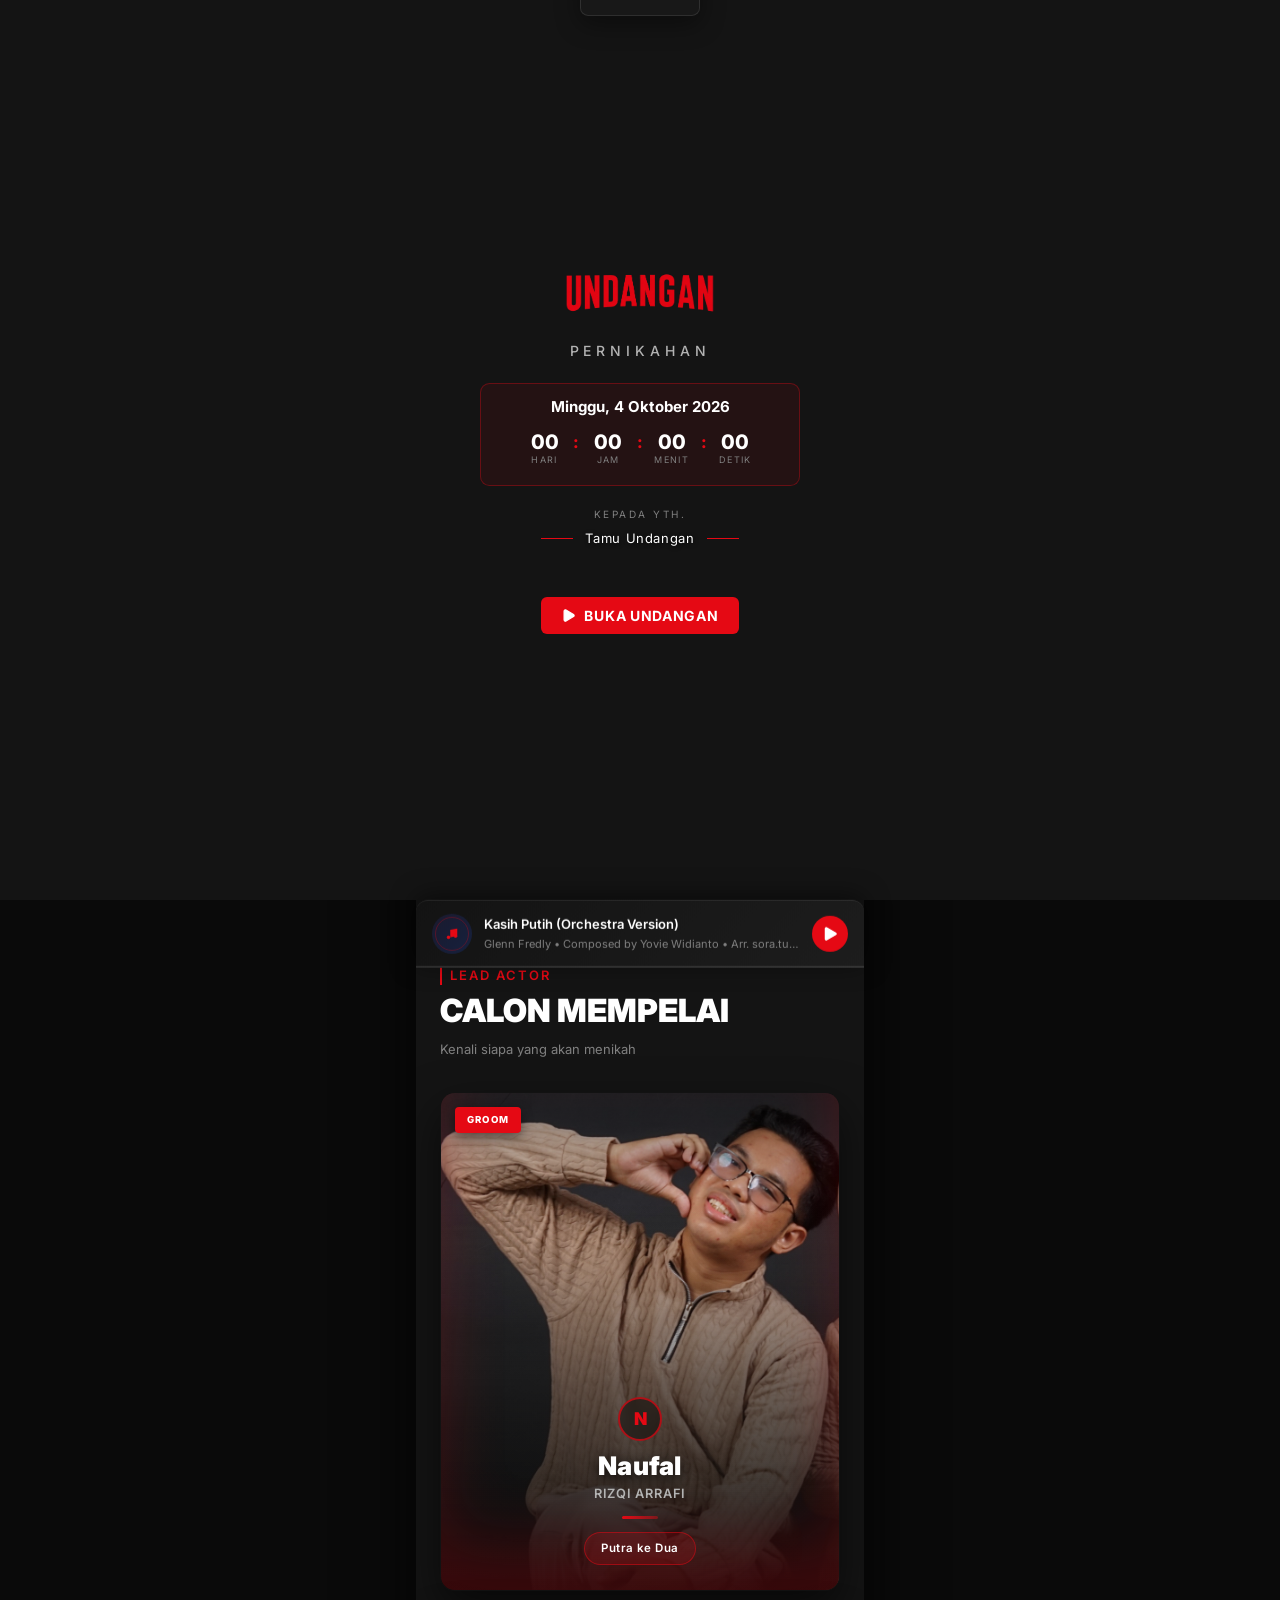
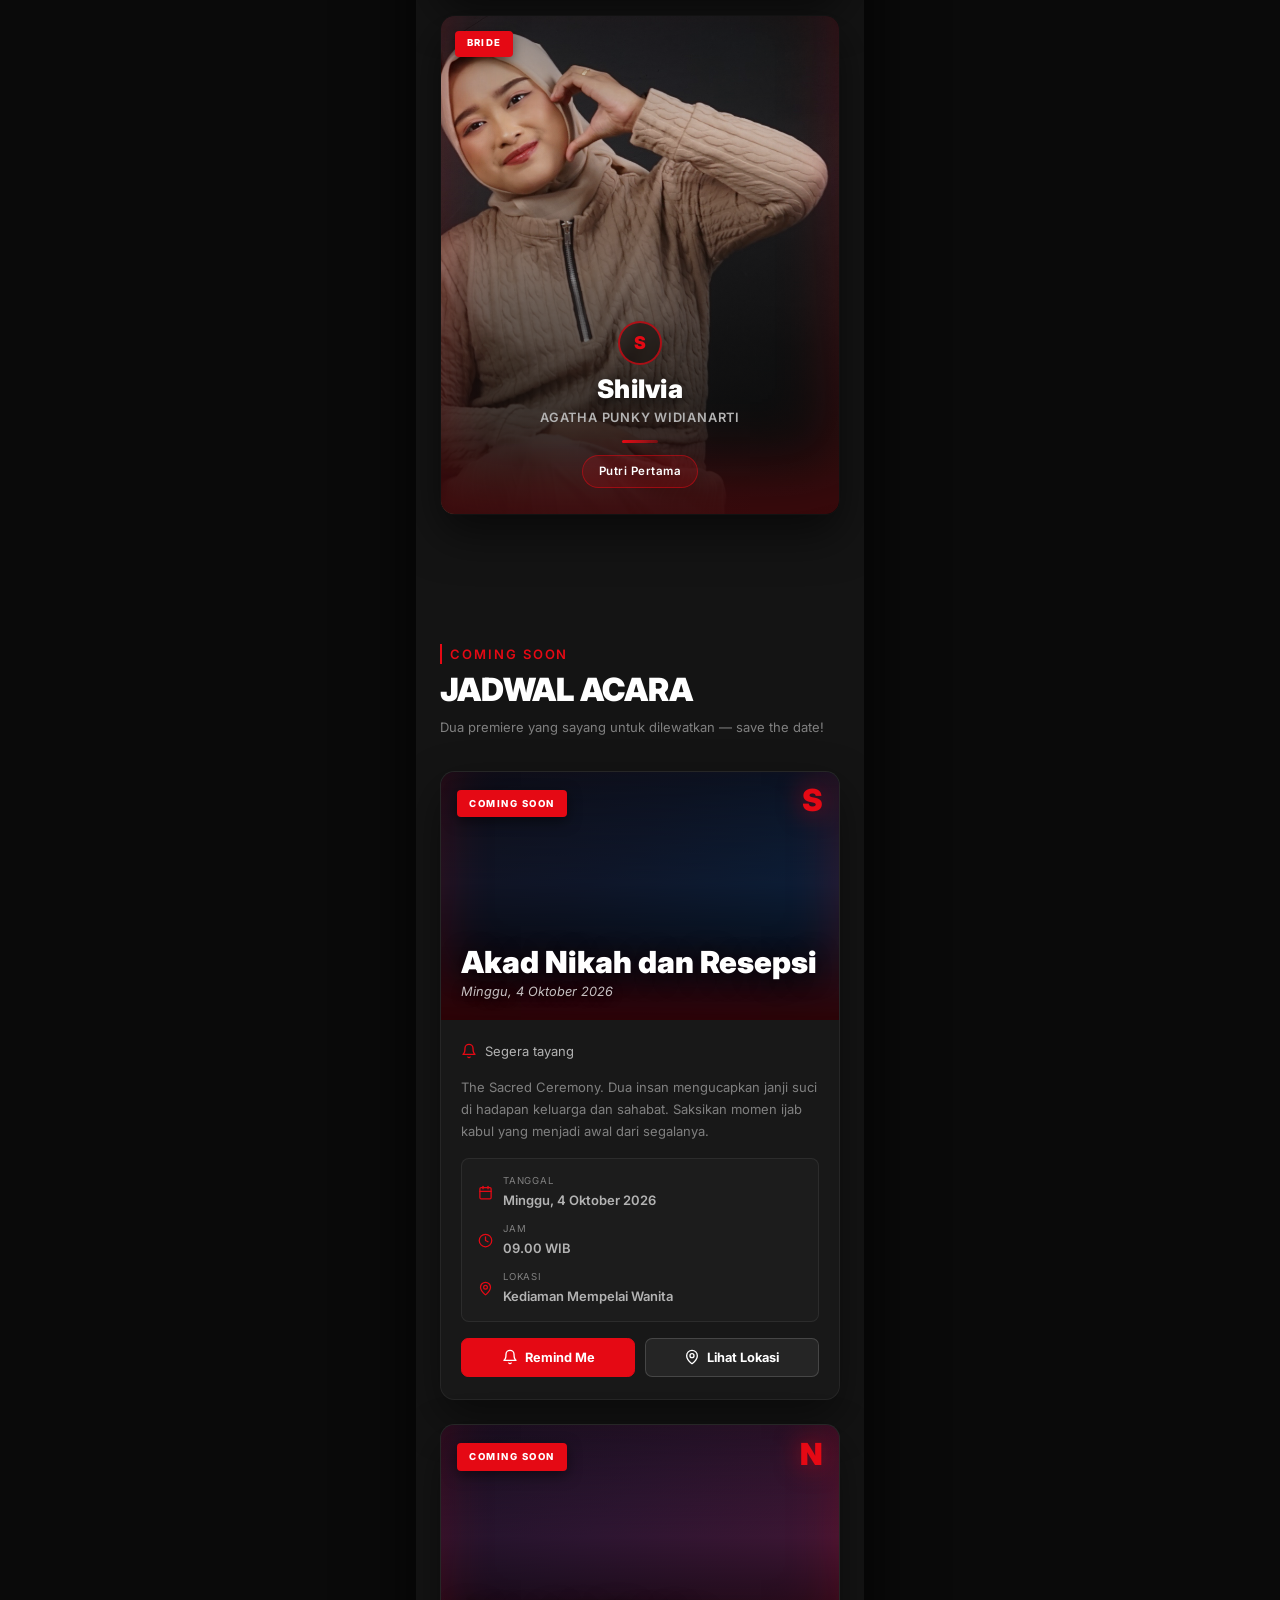
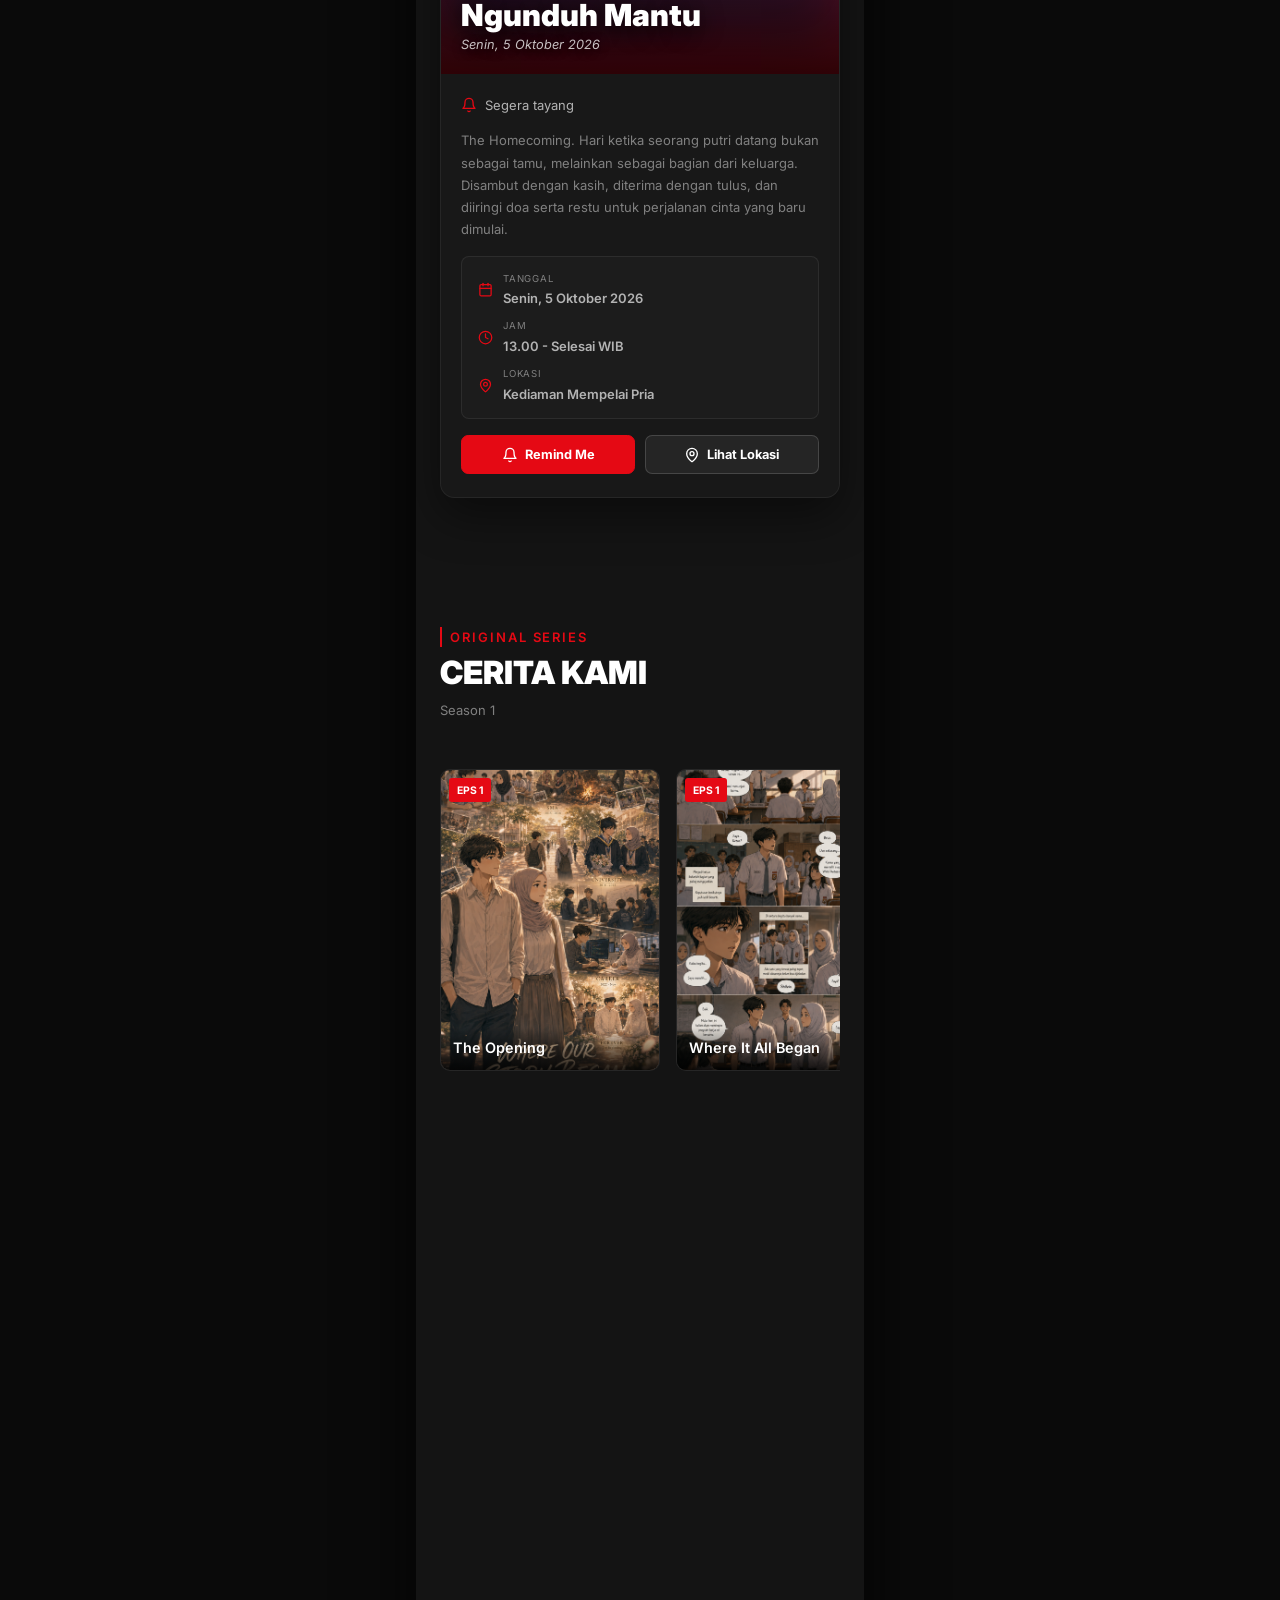
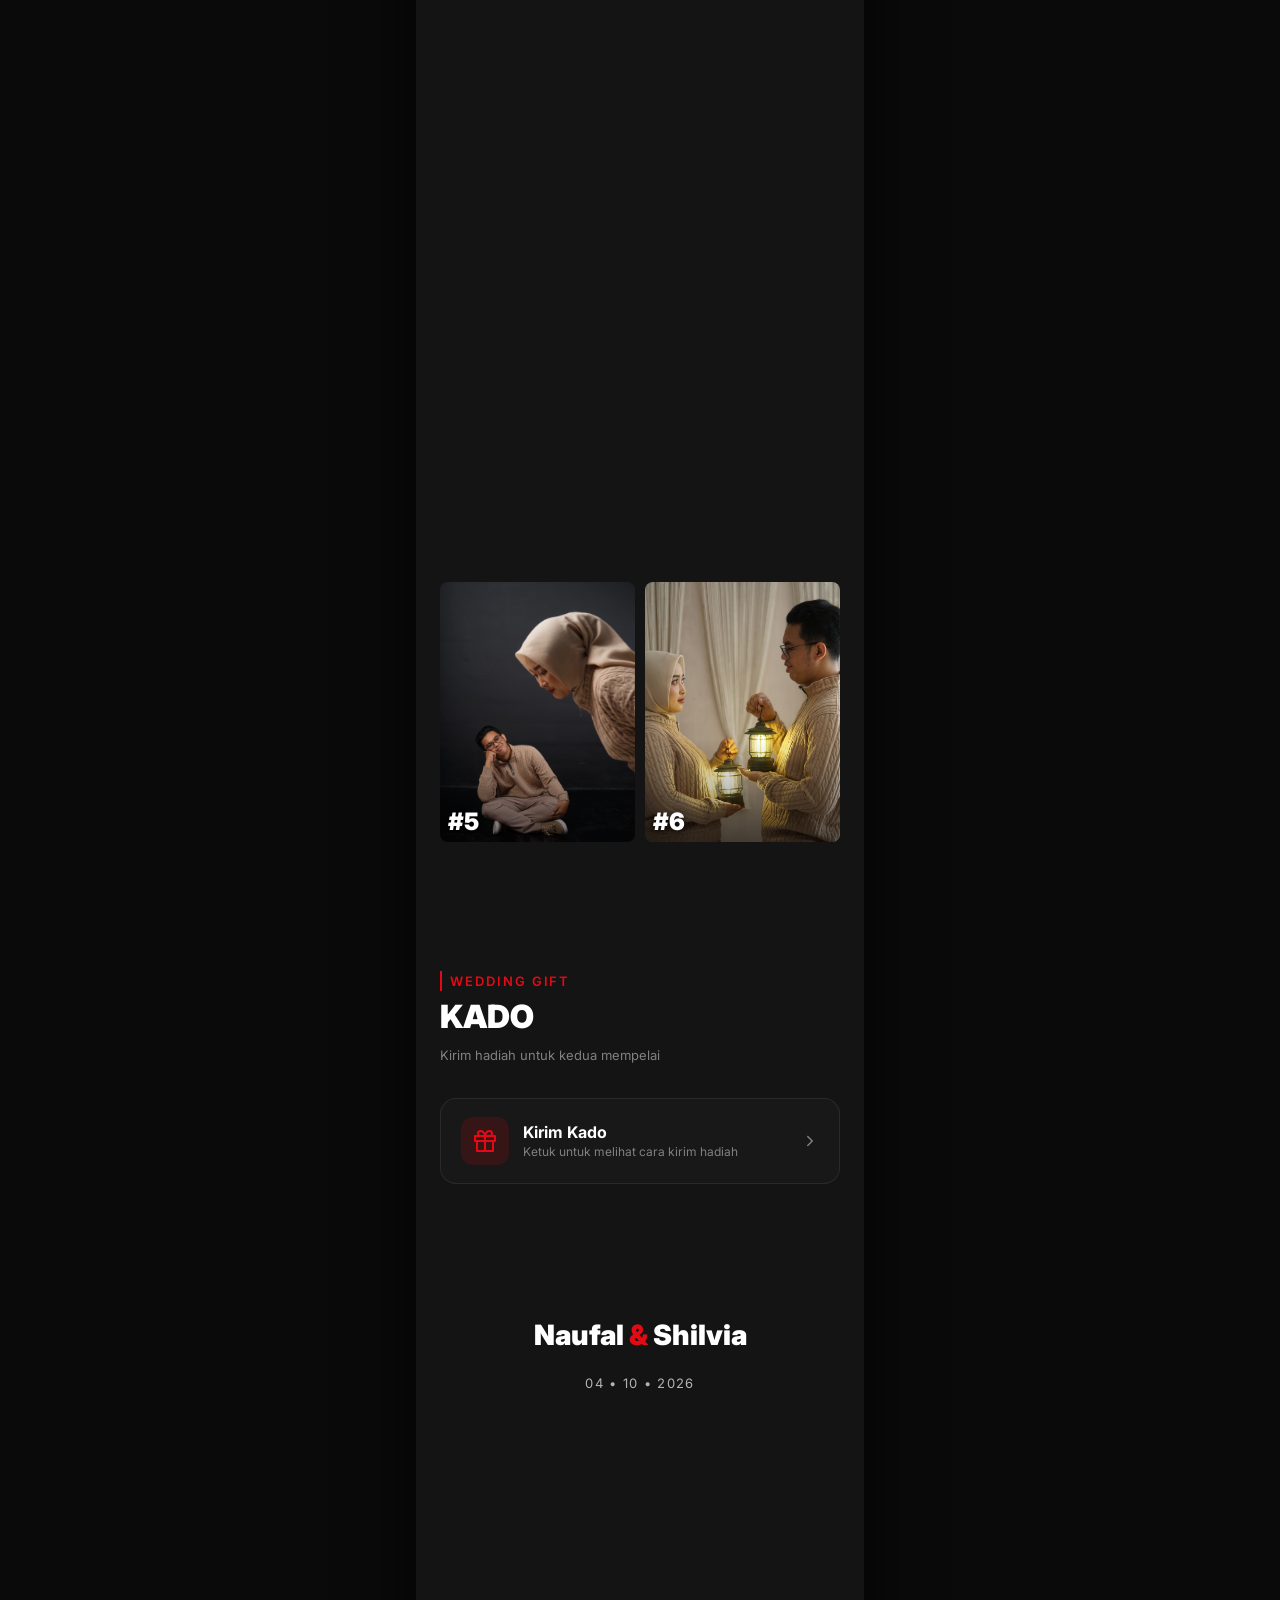
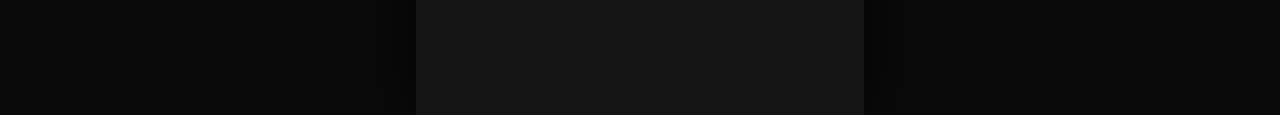
==== commit 7358ed85: "finnally" ====
--- a/index.html
+++ b/index.html
@@ -3,20 +3,33 @@
   <head>
     <meta charset="utf-8" />
     <meta name="viewport" content="width=device-width, initial-scale=1" />
-    <title>The Wedding of Naufal & Shilvia</title>
+    <title>Undangan Pernikahan Naufal &amp; Shilvia</title>
     <meta
       name="description"
-      content="Anda diundang dengan hormat untuk menghadiri upacara pernikahan Naufal & Shilvia pada tanggal 4 Oktober 2026."
+      content="Kepada Yth. Tamu Undangan — Anda diundang dengan hormat menghadiri pernikahan Naufal &amp; Shilvia, Minggu 4 Oktober 2026. Klik untuk membuka undangan."
     />
-    <meta property="og:title" content="The Wedding of Naufal & Shilvia" />
+    <meta property="og:type" content="website" />
+    <meta property="og:site_name" content="Undangan Naufal &amp; Shilvia" />
+    <meta property="og:locale" content="id_ID" />
+    <meta property="og:url" content="https://navia.my.id/" />
+    <meta property="og:title" content="Undangan Pernikahan Naufal &amp; Shilvia" />
     <meta
       property="og:description"
-      content="Undangan pernikahan Naufal & Shilvia pada 4 Oktober 2026."
+      content="Kepada Yth. Tamu Undangan — Anda diundang dengan hormat menghadiri pernikahan Naufal &amp; Shilvia, Minggu 4 Oktober 2026. Klik untuk membuka undangan."
     />
+    <meta property="og:image" content="https://navia.my.id/assets/images/g14.JPG" />
+    <meta property="og:image:type" content="image/jpeg" />
     <meta property="og:image:width" content="1200" />
     <meta property="og:image:height" content="630" />
-    <meta property="og:image:alt" content="The Wedding of Naufal & Shilvia" />
-    <meta property="og:type" content="website" />
+    <meta property="og:image:alt" content="Naufal &amp; Shilvia — 4 Oktober 2026" />
+    <meta name="twitter:card" content="summary_large_image" />
+    <meta name="twitter:title" content="Undangan Pernikahan Naufal &amp; Shilvia" />
+    <meta
+      name="twitter:description"
+      content="Kepada Yth. Tamu Undangan — Anda diundang dengan hormat menghadiri pernikahan Naufal &amp; Shilvia, Minggu 4 Oktober 2026."
+    />
+    <meta name="twitter:image" content="https://navia.my.id/assets/images/g14.JPG" />
+    <meta name="theme-color" content="#0f0f14" />
     <link rel="icon" href="assets/images/logo.png" />
     <link rel="preconnect" href="https://fonts.googleapis.com" />
     <link rel="preconnect" href="https://fonts.gstatic.com" crossorigin />
@@ -107,7 +120,7 @@
     <!-- ========== AUDIO ========== -->
     <audio
       id="bg-music"
-      src="assets/audio/background-music-3.mp3"
+      src="assets/audio/background-music-4.mp3"
       preload="metadata"
       loop
     ></audio>
@@ -291,7 +304,7 @@
                 width="20"
                 height="20"
               />
-              4 Oktober 2026
+              <span class="hero-date-text">4 Oktober 2026</span>
             </div>
             <p
               class="hero-desc animate-on-scroll delay-400"
@@ -391,7 +404,7 @@
       </section>
 
       <!-- ===== QUOTE SECTION ===== -->
-      <section class="section-quote" id="quote">
+      <!-- <section class="section-quote" id="quote">
         <div class="quote-bg">
           <img
             alt="bg"
@@ -414,7 +427,7 @@
             <p class="quote-ref">QS. Ar-Rum : 21</p>
           </div>
         </div>
-      </section>
+      </section> -->
 
       <!-- ===== COUPLE SECTION ===== -->
       <section class="section-couple" id="couple">
@@ -439,14 +452,14 @@
               />
               <div class="couple-card-photo-overlay"></div>
               <div class="couple-card-badge">Groom</div>
-            </div>
-            <div class="couple-card-body">
-              <div class="couple-card-initial"><span>N</span></div>
-              <h3 class="couple-card-name">Naufal</h3>
-              <div class="couple-card-subname">Rizqi Arrafi</div>
-              <div class="couple-card-divider"></div>
-              <div class="couple-card-tag">
-                <span>Putra ke 2</span>
+              <div class="couple-card-body">
+                <div class="couple-card-initial"><span>N</span></div>
+                <h3 class="couple-card-name">Naufal</h3>
+                <div class="couple-card-subname">Rizqi Arrafi</div>
+                <div class="couple-card-divider"></div>
+                <div class="couple-card-tag">
+                  <span>Putra ke Dua</span>
+                </div>
               </div>
             </div>
           </div>
@@ -462,14 +475,14 @@
               />
               <div class="couple-card-photo-overlay"></div>
               <div class="couple-card-badge">Bride</div>
-            </div>
-            <div class="couple-card-body">
-              <div class="couple-card-initial"><span>S</span></div>
-              <h3 class="couple-card-name">Shilvia</h3>
-              <div class="couple-card-subname">Agatha Punky Widianarti</div>
-              <div class="couple-card-divider"></div>
-              <div class="couple-card-tag">
-                <span>Putri Pertama</span>
+              <div class="couple-card-body">
+                <div class="couple-card-initial"><span>S</span></div>
+                <h3 class="couple-card-name">Shilvia</h3>
+                <div class="couple-card-subname">Agatha Punky Widianarti</div>
+                <div class="couple-card-divider"></div>
+                <div class="couple-card-tag">
+                  <span>Putri Pertama</span>
+                </div>
               </div>
             </div>
           </div>
@@ -481,132 +494,162 @@
         <div class="section-header animate-on-scroll delay-100">
           <div class="section-header-bar">
             <div class="section-header-line"></div>
-            <span class="section-header-label">On Schedule</span>
+            <span class="section-header-label">Coming Soon</span>
           </div>
           <h2 class="section-header-title">Jadwal Acara</h2>
           <p class="section-header-sub">
-            Save the date, jangan sampai kelewatan!
+            Dua premiere yang sayang untuk dilewatkan — save the date!
           </p>
         </div>
 
         <div class="events-list">
-          <!-- Akad Nikah -->
+          <!-- Akad Nikah — Coming Soon -->
           <div
-            class="event-card event-card-featured animate-on-scroll delay-200"
+            id="event-akad"
+            class="coming-card animate-on-scroll delay-200"
           >
-            <div class="event-card-visual">
-              <div class="event-card-visual-bg event-akad-bg"></div>
-              <div class="event-card-visual-overlay"></div>
-              <div class="event-card-badge-row">
-                <span class="event-badge event-badge-type">Akad Nikah</span>
-              </div>
-              <div class="event-card-visual-title">
-                <h3 class="event-visual-name">Akad Nikah</h3>
-                <p class="event-visual-tagline">The Sacred Ceremony</p>
-              </div>
-            </div>
-            <div class="event-card-body">
-              <div class="event-info-grid">
-                <div class="event-info-item">
-                  <span class="event-info-label">Tanggal</span>
-                  <span class="event-info-value">Minggu, 4 Oktober 2026</span>
+            <div class="coming-card-backdrop">
+              <div class="coming-card-bg event-akad-bg"></div>
+              <div class="coming-card-overlay"></div>
+              <span class="coming-card-n">S</span>
+              <div class="coming-card-badge-row">
+                <span class="coming-card-badge">Coming Soon</span>
+              </div>
+              <div class="coming-card-visual-title">
+                <h3 class="coming-card-name">Akad Nikah dan Resepsi</h3>
+                <p class="coming-card-tagline">Minggu, 4 Oktober 2026</p>
+              </div>
+            </div>
+            <div class="coming-card-body">
+              <div class="coming-card-meta">
+                <svg class="coming-card-bell" xmlns="http://www.w3.org/2000/svg" viewBox="0 0 24 24" fill="none" stroke="currentColor" stroke-width="2" stroke-linecap="round" stroke-linejoin="round"><path d="M18 8A6 6 0 0 0 6 8c0 7-3 9-3 9h18s-3-2-3-9"/><path d="M13.73 21a2 2 0 0 1-3.46 0"/></svg>
+                <span
+                  >Segera tayang </span>
+              </div>
+              <p class="coming-card-desc">
+                The Sacred Ceremony. Dua insan mengucapkan janji suci di hadapan
+                keluarga dan sahabat. Saksikan momen ijab kabul yang menjadi
+                awal dari segalanya.
+              </p>
+              <div class="coming-card-details">
+                <div class="coming-card-detail">
+                  <svg xmlns="http://www.w3.org/2000/svg" viewBox="0 0 24 24" fill="none" stroke="currentColor" stroke-width="2" stroke-linecap="round" stroke-linejoin="round"><rect x="3" y="4" width="18" height="18" rx="2"/><line x1="16" y1="2" x2="16" y2="6"/><line x1="8" y1="2" x2="8" y2="6"/><line x1="3" y1="10" x2="21" y2="10"/></svg>
+                  <div>
+                    <span class="coming-card-detail-label">Tanggal</span>
+                    <span class="coming-card-detail-value">Minggu, 4 Oktober 2026</span>
+                  </div>
                 </div>
-                <div class="event-info-item">
-                  <span class="event-info-label">Jam</span>
-                  <span class="event-info-value">09.00 WIB</span>
+                <div class="coming-card-detail">
+                  <svg xmlns="http://www.w3.org/2000/svg" viewBox="0 0 24 24" fill="none" stroke="currentColor" stroke-width="2" stroke-linecap="round" stroke-linejoin="round"><circle cx="12" cy="12" r="10"/><polyline points="12 6 12 12 16 14"/></svg>
+                  <div>
+                    <span class="coming-card-detail-label">Jam</span>
+                    <span class="coming-card-detail-value">09.00 WIB</span>
+                  </div>
                 </div>
-                <div class="event-info-item event-info-full">
-                  <span class="event-info-label">Lokasi</span>
-                  <span class="event-info-value">Kediaman Putri</span>
+                <div class="coming-card-detail">
+                  <svg xmlns="http://www.w3.org/2000/svg" viewBox="0 0 24 24" fill="none" stroke="currentColor" stroke-width="2" stroke-linecap="round" stroke-linejoin="round"><path d="M20 10c0 4.993-5.539 10.193-7.399 11.799a1 1 0 0 1-1.202 0C9.539 20.193 4 14.993 4 10a8 8 0 0 1 16 0"/><circle cx="12" cy="10" r="3"/></svg>
+                  <div>
+                    <span class="coming-card-detail-label">Lokasi</span>
+                    <span class="coming-card-detail-value">Kediaman Mempelai Wanita</span>
+                  </div>
                 </div>
               </div>
-              <button
-                class="event-map-btn ripple-effect"
-                onclick="
-                  window.open(
-                    'https://maps.google.com/?q=Kediaman+Putri',
-                    '_blank',
-                  )
-                "
-              >
-                <svg
-                  xmlns="http://www.w3.org/2000/svg"
-                  width="18"
-                  height="18"
-                  viewBox="0 0 24 24"
-                  fill="none"
-                  stroke="currentColor"
-                  stroke-width="2"
-                  stroke-linecap="round"
-                  stroke-linejoin="round"
+              <div class="coming-card-actions">
+                <button
+                  class="coming-card-btn coming-card-btn-primary ripple-effect coming-remind"
+                  data-label="Akad Nikah"
+                  data-title="Akad Nikah — Naufal & Shilvia"
+                  data-dates="20261004T090000/20261004T110000"
+                  data-location="Kediaman Putri"
+                  data-details="The Sacred Ceremony. Akad nikah Naufal & Shilvia pada Minggu, 4 Oktober 2026 pukul 09.00 WIB. Mohon doa restu dan kehadirannya."
                 >
-                  <path
-                    d="M20 10c0 4.993-5.539 10.193-7.399 11.799a1 1 0 0 1-1.202 0C9.539 20.193 4 14.993 4 10a8 8 0 0 1 16 0"
-                  />
-                  <circle cx="12" cy="10" r="3" />
-                </svg>
-                Lihat Lokasi
-              </button>
-            </div>
-          </div>
-
-          <!-- Ngunduh Mantu -->
+                  <svg class="coming-bell-outline" xmlns="http://www.w3.org/2000/svg" viewBox="0 0 24 24" fill="none" stroke="currentColor" stroke-width="2" stroke-linecap="round" stroke-linejoin="round"><path d="M18 8A6 6 0 0 0 6 8c0 7-3 9-3 9h18s-3-2-3-9"/><path d="M13.73 21a2 2 0 0 1-3.46 0"/></svg>
+                  <svg class="coming-bell-fill" xmlns="http://www.w3.org/2000/svg" viewBox="0 0 24 24" fill="currentColor" stroke="none"><path d="M18 8A6 6 0 0 0 6 8c0 7-3 9-3 9h18s-3-2-3-9"/><path d="M13.73 21a2 2 0 0 1-3.46 0"/></svg>
+                  <span>Remind Me</span>
+                </button>
+                <button
+                  class="coming-card-btn coming-card-btn-map ripple-effect"
+                  onclick="window.open('https://maps.app.goo.gl/8mJyXTCQqkKzurxH7','_blank')"
+                >
+                  <svg xmlns="http://www.w3.org/2000/svg" viewBox="0 0 24 24" fill="none" stroke="currentColor" stroke-width="2" stroke-linecap="round" stroke-linejoin="round"><path d="M20 10c0 4.993-5.539 10.193-7.399 11.799a1 1 0 0 1-1.202 0C9.539 20.193 4 14.993 4 10a8 8 0 0 1 16 0"/><circle cx="12" cy="10" r="3"/></svg>
+                  <span>Lihat Lokasi</span>
+                </button>
+              </div>
+            </div>
+          </div>
+
+          <!-- Ngunduh Mantu — Coming Soon -->
           <div
-            class="event-card event-card-featured animate-on-scroll delay-300"
+            id="event-ngunduh"
+            class="coming-card animate-on-scroll delay-300"
           >
-            <div class="event-card-visual">
-              <div class="event-card-visual-bg event-ngunduh-bg"></div>
-              <div class="event-card-visual-overlay"></div>
-              <div class="event-card-badge-row">
-                <span class="event-badge event-badge-type">Ngunduh Mantu</span>
-              </div>
-              <div class="event-card-visual-title">
-                <h3 class="event-visual-name">Ngunduh Mantu</h3>
-                <p class="event-visual-tagline">The Grand Celebration</p>
-              </div>
-            </div>
-            <div class="event-card-body">
-              <div class="event-info-grid">
-                <div class="event-info-item">
-                  <span class="event-info-label">Tanggal</span>
-                  <span class="event-info-value">Senin, 5 Oktober 2026</span>
+            <div class="coming-card-backdrop">
+              <div class="coming-card-bg event-ngunduh-bg"></div>
+              <div class="coming-card-overlay"></div>
+              <span class="coming-card-n">N</span>
+              <div class="coming-card-badge-row">
+                <span class="coming-card-badge">Coming Soon</span>
+              </div>
+              <div class="coming-card-visual-title">
+                <h3 class="coming-card-name">Ngunduh Mantu</h3>
+                <p class="coming-card-tagline">Senin, 5 Oktober 2026</p>
+              </div>
+            </div>
+            <div class="coming-card-body">
+              <div class="coming-card-meta">
+                <svg class="coming-card-bell" xmlns="http://www.w3.org/2000/svg" viewBox="0 0 24 24" fill="none" stroke="currentColor" stroke-width="2" stroke-linecap="round" stroke-linejoin="round"><path d="M18 8A6 6 0 0 0 6 8c0 7-3 9-3 9h18s-3-2-3-9"/><path d="M13.73 21a2 2 0 0 1-3.46 0"/></svg>
+                <span
+                  >Segera tayang
+                  </span
+                >
+              </div>
+              <p class="coming-card-desc">
+                  The Homecoming. Hari ketika seorang putri datang bukan sebagai tamu, melainkan sebagai bagian dari keluarga. Disambut dengan kasih, diterima dengan tulus, dan diiringi doa serta restu untuk perjalanan cinta yang baru dimulai.
+              </p>
+              <div class="coming-card-details">
+                <div class="coming-card-detail">
+                  <svg xmlns="http://www.w3.org/2000/svg" viewBox="0 0 24 24" fill="none" stroke="currentColor" stroke-width="2" stroke-linecap="round" stroke-linejoin="round"><rect x="3" y="4" width="18" height="18" rx="2"/><line x1="16" y1="2" x2="16" y2="6"/><line x1="8" y1="2" x2="8" y2="6"/><line x1="3" y1="10" x2="21" y2="10"/></svg>
+                  <div>
+                    <span class="coming-card-detail-label">Tanggal</span>
+                    <span class="coming-card-detail-value">Senin, 5 Oktober 2026</span>
+                  </div>
                 </div>
-                <div class="event-info-item">
-                  <span class="event-info-label">Jam</span>
-                  <span class="event-info-value">13.00 - Selesai WIB</span>
+                <div class="coming-card-detail">
+                  <svg xmlns="http://www.w3.org/2000/svg" viewBox="0 0 24 24" fill="none" stroke="currentColor" stroke-width="2" stroke-linecap="round" stroke-linejoin="round"><circle cx="12" cy="12" r="10"/><polyline points="12 6 12 12 16 14"/></svg>
+                  <div>
+                    <span class="coming-card-detail-label">Jam</span>
+                    <span class="coming-card-detail-value">13.00 - Selesai WIB</span>
+                  </div>
                 </div>
-                <div class="event-info-item event-info-full">
-                  <span class="event-info-label">Lokasi</span>
-                  <span class="event-info-value">Kediaman Pria</span>
+                <div class="coming-card-detail">
+                  <svg xmlns="http://www.w3.org/2000/svg" viewBox="0 0 24 24" fill="none" stroke="currentColor" stroke-width="2" stroke-linecap="round" stroke-linejoin="round"><path d="M20 10c0 4.993-5.539 10.193-7.399 11.799a1 1 0 0 1-1.202 0C9.539 20.193 4 14.993 4 10a8 8 0 0 1 16 0"/><circle cx="12" cy="10" r="3"/></svg>
+                  <div>
+                    <span class="coming-card-detail-label">Lokasi</span>
+                    <span class="coming-card-detail-value">Kediaman Mempelai Pria</span>
+                  </div>
                 </div>
               </div>
-              <button
-                class="event-map-btn ripple-effect"
-                onclick="
-                  window.open(
-                    'https://maps.google.com/?q=Kediaman+Pria',
-                    '_blank',
-                  )
-                "
-              >
-                <svg
-                  xmlns="http://www.w3.org/2000/svg"
-                  width="18"
-                  height="18"
-                  viewBox="0 0 24 24"
-                  fill="none"
-                  stroke="currentColor"
-                  stroke-width="2"
-                  stroke-linecap="round"
-                  stroke-linejoin="round"
+              <div class="coming-card-actions">
+                <button
+                  class="coming-card-btn coming-card-btn-primary ripple-effect coming-remind"
+                  data-label="Ngunduh Mantu"
+                  data-title="Ngunduh Mantu — Naufal & Shilvia"
+                  data-dates="20261005T130000/20261005T170000"
+                  data-location="Kediaman Pria"
+                  data-details="The Grand Celebration. Resepsi pernikahan Naufal & Shilvia pada Senin, 5 Oktober 2026 pukul 13.00 WIB s.d. selesai. Mohon doa restu dan kehadirannya."
                 >
-                  <path
-                    d="M20 10c0 4.993-5.539 10.193-7.399 11.799a1 1 0 0 1-1.202 0C9.539 20.193 4 14.993 4 10a8 8 0 0 1 16 0"
-                  />
-                  <circle cx="12" cy="10" r="3" />
-                </svg>
-                Lihat Lokasi
-              </button>
+                  <svg class="coming-bell-outline" xmlns="http://www.w3.org/2000/svg" viewBox="0 0 24 24" fill="none" stroke="currentColor" stroke-width="2" stroke-linecap="round" stroke-linejoin="round"><path d="M18 8A6 6 0 0 0 6 8c0 7-3 9-3 9h18s-3-2-3-9"/><path d="M13.73 21a2 2 0 0 1-3.46 0"/></svg>
+                  <svg class="coming-bell-fill" xmlns="http://www.w3.org/2000/svg" viewBox="0 0 24 24" fill="currentColor" stroke="none"><path d="M18 8A6 6 0 0 0 6 8c0 7-3 9-3 9h18s-3-2-3-9"/><path d="M13.73 21a2 2 0 0 1-3.46 0"/></svg>
+                  <span>Remind Me</span>
+                </button>
+                <button
+                  class="coming-card-btn coming-card-btn-map ripple-effect"
+                  onclick="window.open('https://maps.app.goo.gl/o9PoSwq9K82DGqUu6','_blank')"
+                >
+                  <svg xmlns="http://www.w3.org/2000/svg" viewBox="0 0 24 24" fill="none" stroke="currentColor" stroke-width="2" stroke-linecap="round" stroke-linejoin="round"><path d="M20 10c0 4.993-5.539 10.193-7.399 11.799a1 1 0 0 1-1.202 0C9.539 20.193 4 14.993 4 10a8 8 0 0 1 16 0"/><circle cx="12" cy="10" r="3"/></svg>
+                  <span>Lihat Lokasi</span>
+                </button>
+              </div>
             </div>
           </div>
         </div>
@@ -620,97 +663,97 @@
             <span class="section-header-label">Original Series</span>
           </div>
           <h2 class="section-header-title">Cerita Kami</h2>
-          <p class="section-header-sub">Season 1 — Baca seperti webtoon 📖</p>
+          <p class="section-header-sub">Season 1</p>
         </div>
 
         <div class="story-carousel">
           <div class="story-card animate-on-scroll delay-100" data-episode="1">
             <span class="story-card-badge">Eps 1</span>
             <img
-              alt="Episode 1 — The Meeting"
+              alt="Cover Opening"
               src="assets/story/1.png"
               loading="lazy"
               width="400"
               height="300"
             />
-            <div class="story-card-label">The Meeting</div>
+            <div class="story-card-label">The Opening</div>
           </div>
           <div class="story-card animate-on-scroll delay-200" data-episode="2">
-            <span class="story-card-badge">Eps 2</span>
-            <img
-              alt="Episode 2 — Growing Together"
+            <span class="story-card-badge">Eps 1</span>
+            <img
+              alt="Episode 1 — Where It All Began"
               src="assets/story/2.png"
               loading="lazy"
               width="400"
               height="300"
             />
-            <div class="story-card-label">Growing Together</div>
+            <div class="story-card-label">Where It All Began</div>
           </div>
           <div class="story-card animate-on-scroll delay-300" data-episode="3">
-            <span class="story-card-badge">Eps 3</span>
-            <img
-              alt="Episode 3 — Different Paths"
+            <span class="story-card-badge">Eps 2</span>
+            <img
+              alt="Episode 2 — Crossed Paths"
               src="assets/story/3.png"
               loading="lazy"
               width="400"
               height="300"
             />
-            <div class="story-card-label">Different Paths</div>
+            <div class="story-card-label">Crossed Paths</div>
           </div>
           <div class="story-card animate-on-scroll delay-400" data-episode="4">
-            <span class="story-card-badge">Eps 4</span>
-            <img
-              alt="Episode 4 — Chasing Dreams"
+            <span class="story-card-badge">Eps 3</span>
+            <img
+              alt="Episode 3 — At The Crossroads"
               src="assets/story/4.png"
               loading="lazy"
               width="400"
               height="300"
             />
-            <div class="story-card-label">Chasing Dreams</div>
+            <div class="story-card-label">At The Crossroads</div>
           </div>
           <div class="story-card animate-on-scroll delay-500" data-episode="5">
-            <span class="story-card-badge">Eps 5</span>
-            <img
-              alt="Episode 5 — The Realization"
+            <span class="story-card-badge">Eps 4</span>
+            <img
+              alt="Episode 4 — Separate Journeys"
               src="assets/story/5.png"
               loading="lazy"
               width="400"
               height="300"
             />
-            <div class="story-card-label">The Realization</div>
+            <div class="story-card-label">Separate Journeys</div>
           </div>
           <div class="story-card animate-on-scroll delay-100" data-episode="6">
-            <span class="story-card-badge">Eps 6</span>
-            <img
-              alt="Episode 6 — The Proposal"
+            <span class="story-card-badge">Eps 5</span>
+            <img
+              alt="Episode 5 — The Moment Before"
               src="assets/story/6.png"
               loading="lazy"
               width="400"
               height="300"
             />
-            <div class="story-card-label">The Proposal</div>
+            <div class="story-card-label">The Moment Before</div>
           </div>
           <div class="story-card animate-on-scroll delay-200" data-episode="7">
-            <span class="story-card-badge">Eps 7</span>
-            <img
-              alt="Episode 7 — Forever Begins"
+            <span class="story-card-badge">Eps 6</span>
+            <img
+              alt="Episode 6 — Finnaly"
               src="assets/story/7.png"
               loading="lazy"
               width="400"
               height="300"
             />
-            <div class="story-card-label">Forever Begins</div>
+            <div class="story-card-label">Finnaly</div>
           </div>
           <div class="story-card animate-on-scroll delay-300" data-episode="8">
-            <span class="story-card-badge">Eps 8</span>
-            <img
-              alt="Episode 8 — Our Happily Ever After"
+            <span class="story-card-badge">Cover Ending</span>
+            <img
+              alt="Cover Ending"
               src="assets/story/8.png"
               loading="lazy"
               width="400"
               height="300"
             />
-            <div class="story-card-label">Our Happily Ever After</div>
+            <div class="story-card-label">The Ending</div>
           </div>
         </div>
       </section>
@@ -1119,27 +1162,6 @@
                     Salin
                   </button>
                 </div>
-                <div class="gift-note">
-                  <svg
-                    xmlns="http://www.w3.org/2000/svg"
-                    width="14"
-                    height="14"
-                    viewBox="0 0 24 24"
-                    fill="none"
-                    stroke="currentColor"
-                    stroke-width="2"
-                    stroke-linecap="round"
-                    stroke-linejoin="round"
-                  >
-                    <circle cx="12" cy="12" r="10" />
-                    <line x1="12" y1="16" x2="12" y2="12" />
-                    <line x1="12" y1="8" x2="12.01" y2="8" />
-                  </svg>
-                  <span
-                    >Pastikan nama pengirim ditulis agar kami tahu siapa yang
-                    memberi. Terima kasih!</span
-                  >
-                </div>
               </div>
 
               <div id="gift-panel-kado" hidden>
@@ -1166,21 +1188,20 @@
                   <div class="gift-address-content">
                     <div class="gift-address-label">Alamat Rumah</div>
                     <div class="gift-address-text" id="gift-address-text">
-                      Jl. Contoh No. 123, RT 01/RW 02, Kel. Sukamaju, Kec.
-                      Menteng, Jakarta Pusat, DKI Jakarta 10310
+                      RT.03/RW.03, Sosok, Honggosoco, Kec. Jekulo, Kabupaten Kudus, Jawa Tengah 59382
                     </div>
                   </div>
                   <div class="gift-address-actions">
                     <button
                       type="button"
                       class="btn btn-primary gift-copy-btn ripple-effect"
-                      data-copy="Jl. Contoh No. 123, RT 01/RW 02, Kel. Sukamaju, Kec. Menteng, Jakarta Pusat, DKI Jakarta 10310"
+                      data-copy="RT.03/RW.03, Sosok, Honggosoco, Kec. Jekulo, Kabupaten Kudus, Jawa Tengah 59382"
                     >
                       Salin
                     </button>
                     <a
                       class="btn btn-outline gift-map-btn ripple-effect"
-                      href="https://maps.google.com/?q=Jl.+Contoh+No.+123+Menteng+Jakarta+Pusat"
+                      href="https://maps.app.goo.gl/8mJyXTCQqkKzurxH7"
                       target="_blank"
                       rel="noopener"
                     >
@@ -1220,11 +1241,7 @@
                     <line x1="12" y1="16" x2="12" y2="12" />
                     <line x1="12" y1="8" x2="12.01" y2="8" />
                   </svg>
-                  <span
-                    >Untuk pengiriman kado fisik, mohon konfirmasi terlebih
-                    dahulu melalui WhatsApp agar kami dapat menerima dengan
-                    baik.</span
-                  >
+                  Bagi teman-teman yang hendak mengirimkan kado fisik, kami mohon kesediaannya untuk melakukan konfirmasi terlebih dahulu melalui WhatsApp, agar kami dapat mengenali dan menerimanya dengan baik.
                 </div>
                 <a
                   class="btn btn-primary btn-block ripple-effect gift-wa-btn"
@@ -1263,9 +1280,7 @@
         </div>
         <div class="footer-divider animate-on-scroll delay-300"></div>
         <p class="footer-thanks animate-on-scroll delay-400">
-          Merupakan suatu kehormatan dan kebahagiaan bagi kami apabila
-          Bapak/Ibu/Saudara/i berkenan hadir untuk memberikan doa restu kepada
-          kami.
+          Di hari ketika dua hati memulai babak baru, kehadiran Bapak/Ibu/Saudara/i akan menjadi bagian dari cerita yang kami kenang sepanjang perjalanan. Dengan penuh kerendahan hati, kami menantikan doa dan restu yang mengiringi langkah kami menuju kehidupan bersama.
         </p>
         <div class="footer-credit animate-on-scroll delay-500">
           &copy; 2026 Naufal & Shilvia Wedding
--- a/assets/css/styles.css
+++ b/assets/css/styles.css
@@ -666,7 +666,7 @@
   margin-top: 0.375rem;
 }
 
-/* Couple Cards (Top/Bottom layout) */
+/* Couple Cards — cinematic character poster */
 .couple-cards {
   display: flex;
   flex-direction: column;
@@ -674,16 +674,24 @@
 }
 
 .couple-card {
-  background: var(--color-bg-card);
-  border-radius: 0.75rem;
+  position: relative;
+  border-radius: 0.9rem;
   overflow: hidden;
-  border: 1px solid rgba(255, 255, 255, 0.05);
+  border: 1px solid rgba(255, 255, 255, 0.07);
+  background: #000;
+  box-shadow: 0 18px 45px rgba(0, 0, 0, 0.55);
+  transition: border-color 0.3s ease, box-shadow 0.3s ease;
+}
+
+.couple-card:hover {
+  border-color: rgba(229, 9, 20, 0.55);
+  box-shadow: 0 22px 55px rgba(229, 9, 20, 0.18);
 }
 
 .couple-card-photo {
   position: relative;
   width: 100%;
-  aspect-ratio: 4/3;
+  aspect-ratio: 4/5;
   overflow: hidden;
 }
 
@@ -691,96 +699,121 @@
   width: 100%;
   height: 100%;
   object-fit: cover;
+  object-position: center top;
+  transition: transform 0.7s ease;
+}
+
+.couple-card:hover .couple-card-photo img {
+  transform: scale(1.07);
 }
 
 .couple-card-photo-overlay {
   position: absolute;
   inset: 0;
-  background: linear-gradient(to top, rgba(0,0,0,0.6) 0%, transparent 50%);
+  background:
+    linear-gradient(to top, rgba(10, 10, 10, 0.96) 0%, rgba(20, 20, 20, 0.55) 42%, transparent 78%),
+    linear-gradient(to bottom, rgba(0, 0, 0, 0.35) 0%, transparent 30%);
+}
+
+/* Red cinematic glow along the bottom edge */
+.couple-card-photo::after {
+  content: '';
+  position: absolute;
+  inset: 0;
+  pointer-events: none;
+  box-shadow: inset 0 -3rem 4rem rgba(229, 9, 20, 0.22);
 }
 
 .couple-card-badge {
   position: absolute;
-  top: 0.75rem;
-  left: 0.75rem;
+  top: 0.9rem;
+  left: 0.9rem;
+  z-index: 3;
   background: var(--color-primary);
   color: #fff;
-  font-size: 0.625rem;
-  font-weight: 700;
+  font-size: 0.6rem;
+  font-weight: 800;
   text-transform: uppercase;
-  letter-spacing: 0.1em;
-  padding: 0.25rem 0.625rem;
+  letter-spacing: 0.14em;
+  padding: 0.3rem 0.7rem;
   border-radius: 0.25rem;
+  box-shadow: 0 4px 12px rgba(0, 0, 0, 0.45);
 }
 
 .couple-card-body {
-  padding: 1.25rem;
+  position: absolute;
+  left: 0;
+  right: 0;
+  bottom: 0;
+  z-index: 2;
+  padding: 1.5rem 1.25rem 1.6rem;
   text-align: center;
 }
 
 .couple-card-initial {
-  width: 3rem;
-  height: 3rem;
+  width: 2.75rem;
+  height: 2.75rem;
   border-radius: 50%;
-  background: rgba(229, 9, 20, 0.15);
+  border: 2px solid rgba(229, 9, 20, 0.7);
+  background: rgba(0, 0, 0, 0.45);
   display: flex;
   align-items: center;
   justify-content: center;
-  margin: 0 auto 0.75rem;
+  margin: 0 auto 0.6rem;
+  backdrop-filter: blur(4px);
+  -webkit-backdrop-filter: blur(4px);
 }
 
 .couple-card-initial span {
-  font-size: 1.25rem;
+  font-size: 1.1rem;
   font-weight: 900;
   color: var(--color-primary);
 }
 
 .couple-card-name {
-  font-size: 1.125rem;
+  font-size: 1.6rem;
   font-weight: 900;
   color: var(--color-text);
-  margin-bottom: 0.25rem;
+  line-height: 1.15;
+  margin-bottom: 0.2rem;
+  letter-spacing: 0.01em;
+  text-shadow: 0 3px 14px rgba(0, 0, 0, 0.85);
 }
 
 .couple-card-subname {
-  font-size: 0.875rem;
+  font-size: 0.8rem;
   font-weight: 600;
   color: var(--color-text-muted);
-  margin-bottom: 0.75rem;
-  letter-spacing: 0.02em;
+  letter-spacing: 0.06em;
+  text-transform: uppercase;
+  margin-bottom: 0.7rem;
 }
 
 .couple-card-divider {
-  width: 2rem;
-  height: 2px;
-  background: var(--color-primary);
-  margin: 0 auto 0.75rem;
-}
-
-.couple-card-parent {
-  font-size: 0.8125rem;
-  color: var(--color-text-muted);
-  line-height: 1.7;
-  margin-bottom: 0.75rem;
+  width: 2.25rem;
+  height: 3px;
+  border-radius: 2px;
+  background: linear-gradient(90deg, var(--color-primary), rgba(229, 9, 20, 0.4));
+  margin: 0 auto 0.8rem;
 }
 
 .couple-card-tag {
   display: inline-flex;
   align-items: center;
-  gap: 0.375rem;
-  color: var(--color-primary);
-}
-
-.couple-card-tag svg {
-  width: 14px;
-  height: 14px;
-  fill: var(--color-primary);
+  gap: 0.4rem;
+  color: #fff;
+  background: rgba(229, 9, 20, 0.16);
+  border: 1px solid rgba(229, 9, 20, 0.5);
+  border-radius: 999px;
+  padding: 0.35rem 1rem;
 }
 
 .couple-card-tag span {
-  font-size: 0.75rem;
-  font-weight: 500;
-}
+  font-size: 0.72rem;
+  font-weight: 600;
+  letter-spacing: 0.04em;
+}
+
 
 
 /* ---------- Events Section ---------- */
@@ -796,31 +829,32 @@
   gap: 1.5rem;
 }
 
-/* Featured event card — Netflix "Top 10" style */
-.event-card-featured {
+/* Coming Soon event cards — Netflix style */
+.coming-card {
   background: var(--color-bg-card);
-  border-radius: 0.75rem;
+  border-radius: 0.9rem;
   overflow: hidden;
   border: 1px solid rgba(255, 255, 255, 0.06);
-  transition: transform 0.3s ease, box-shadow 0.3s ease;
-}
-
-.event-card-featured:hover {
-  transform: translateY(-2px);
-  box-shadow: 0 8px 30px rgba(0, 0, 0, 0.5);
-}
-
-/* Visual banner area */
-.event-card-visual {
+  box-shadow: 0 18px 45px rgba(0, 0, 0, 0.45);
+  transition: border-color 0.3s ease, box-shadow 0.3s ease;
+}
+
+.coming-card:hover {
+  border-color: rgba(229, 9, 20, 0.5);
+  box-shadow: 0 22px 55px rgba(229, 9, 20, 0.14);
+}
+
+/* Cinematic backdrop */
+.coming-card-backdrop {
   position: relative;
-  height: 140px;
+  aspect-ratio: 16/10;
   overflow: hidden;
   display: flex;
   align-items: flex-end;
-  padding: 1rem 1.25rem;
-}
-
-.event-card-visual-bg {
+  padding: 1.1rem 1.25rem;
+}
+
+.coming-card-bg {
   position: absolute;
   inset: 0;
   background-size: cover;
@@ -828,7 +862,7 @@
   transition: transform 0.5s ease;
 }
 
-.event-card-featured:hover .event-card-visual-bg {
+.coming-card:hover .coming-card-bg {
   transform: scale(1.05);
 }
 
@@ -840,194 +874,222 @@
   background: linear-gradient(135deg, #2d1b3d 0%, #44204a 40%, #6b2150 100%);
 }
 
-.event-card-visual-overlay {
+.coming-card-overlay {
   position: absolute;
   inset: 0;
-  background: linear-gradient(to top, rgba(0, 0, 0, 0.9) 0%, rgba(0, 0, 0, 0.3) 50%, rgba(0, 0, 0, 0.1) 100%);
-}
-
-/* Badges row */
-.event-card-badge-row {
-  position: absolute;
-  top: 0.75rem;
-  left: 0.75rem;
-  display: flex;
+  background: linear-gradient(
+      to top,
+      rgba(0, 0, 0, 0.95) 0%,
+      rgba(0, 0, 0, 0.35) 55%,
+      rgba(0, 0, 0, 0.12) 100%
+    ),
+    linear-gradient(to bottom, rgba(0, 0, 0, 0.45), transparent 45%);
+}
+
+.coming-card-backdrop::after {
+  content: "";
+  position: absolute;
+  inset: 0;
+  pointer-events: none;
+  box-shadow: inset 0 -2.5rem 3.5rem rgba(229, 9, 20, 0.2);
+}
+
+/* Netflix "N" watermark */
+.coming-card-n {
+  position: absolute;
+  top: 0.85rem;
+  right: 1rem;
+  font-size: 1.9rem;
+  font-weight: 900;
+  line-height: 1;
+  color: var(--color-primary);
+  text-shadow: 0 0 26px rgba(229, 9, 20, 0.65);
+  z-index: 2;
+}
+
+/* Coming Soon badge */
+.coming-card-badge-row {
+  position: absolute;
+  top: 1rem;
+  left: 1rem;
+  z-index: 2;
+}
+
+.coming-card-badge {
+  display: inline-flex;
+  align-items: center;
   gap: 0.4rem;
-  z-index: 2;
-}
-
-.event-badge {
-  display: inline-flex;
-  align-items: center;
-  padding: 0.15rem 0.5rem;
+  background: var(--color-primary);
+  color: #fff;
+  font-size: 0.6rem;
+  font-weight: 800;
+  text-transform: uppercase;
+  letter-spacing: 0.16em;
+  padding: 0.35rem 0.75rem;
   border-radius: 0.25rem;
-  font-size: 0.625rem;
-  font-weight: 700;
-  text-transform: uppercase;
-  letter-spacing: 0.05em;
-}
-
-.event-badge-new {
-  background: var(--color-primary);
-  color: white;
-}
-
-.event-badge-type {
-  background: rgba(255, 255, 255, 0.15);
-  color: rgba(255, 255, 255, 0.9);
-  backdrop-filter: blur(4px);
-}
-
-/* Center icon */
-.event-card-visual-icon {
-  position: absolute;
-  top: 50%;
-  left: 50%;
-  transform: translate(-50%, -50%);
-  width: 3.5rem;
-  height: 3.5rem;
-  border-radius: 50%;
-  background: rgba(229, 9, 20, 0.85);
-  display: flex;
-  align-items: center;
-  justify-content: center;
-  z-index: 2;
-  opacity: 0;
-  transition: opacity 0.3s ease;
-}
-
-.event-card-featured:hover .event-card-visual-icon {
-  opacity: 1;
+  box-shadow: 0 4px 14px rgba(0, 0, 0, 0.5);
 }
 
 /* Title overlay */
-.event-card-visual-title {
+.coming-card-visual-title {
   position: relative;
   z-index: 2;
 }
 
-.event-visual-ep {
-  display: inline-block;
-  font-size: 0.625rem;
-  font-weight: 600;
+.coming-card-name {
+  font-size: 1.9rem;
+  font-weight: 900;
+  color: #fff;
+  line-height: 1.1;
+  text-shadow: 0 4px 22px rgba(0, 0, 0, 0.9);
+  margin-bottom: 0.1rem;
+}
+
+.coming-card-tagline {
+  font-size: 0.8rem;
+  color: rgba(255, 255, 255, 0.75);
+  font-style: italic;
+  text-shadow: 0 2px 10px rgba(0, 0, 0, 0.8);
+}
+
+/* Card body */
+.coming-card-body {
+  padding: 1.25rem 1.25rem 1.4rem;
+}
+
+/* Release meta — "Segera tayang" line with bell */
+.coming-card-meta {
+  display: flex;
+  align-items: center;
+  gap: 0.5rem;
+  font-size: 0.8125rem;
+  color: var(--color-text-muted);
+  margin-bottom: 0.85rem;
+}
+
+.coming-card-bell {
+  width: 16px;
+  height: 16px;
   color: var(--color-primary);
+  flex-shrink: 0;
+}
+
+.coming-card-meta strong {
+  color: var(--color-text);
+  font-weight: 700;
+}
+
+/* Synopsis */
+.coming-card-desc {
+  font-size: 0.8125rem;
+  color: var(--color-text-dim);
+  line-height: 1.7;
+  margin-bottom: 1rem;
+}
+
+/* Detail box */
+.coming-card-details {
+  display: flex;
+  flex-direction: column;
+  gap: 0.6rem;
+  padding: 0.85rem 1rem;
+  border: 1px solid rgba(255, 255, 255, 0.07);
+  border-radius: 0.5rem;
+  background: rgba(255, 255, 255, 0.02);
+  margin-bottom: 1rem;
+}
+
+.coming-card-detail {
+  display: flex;
+  align-items: center;
+  gap: 0.6rem;
+}
+
+.coming-card-detail > svg {
+  width: 15px;
+  height: 15px;
+  color: var(--color-primary);
+  flex-shrink: 0;
+}
+
+.coming-card-detail-label {
+  display: block;
+  font-size: 0.6rem;
+  color: var(--color-text-dim);
   text-transform: uppercase;
   letter-spacing: 0.1em;
-  margin-bottom: 0.15rem;
-}
-
-.event-visual-name {
-  font-size: 1.25rem;
-  font-weight: 800;
-  color: white;
-  line-height: 1.2;
-  margin-bottom: 0.1rem;
-}
-
-.event-visual-tagline {
-  font-size: 0.75rem;
-  color: rgba(255, 255, 255, 0.7);
-  font-style: italic;
-}
-
-/* Card body */
-.event-card-body {
-  padding: 1rem 1.25rem 1.25rem;
-}
-
-.event-info-grid {
-  display: grid;
-  grid-template-columns: 1fr 1fr;
-  gap: 0.75rem;
-  margin-bottom: 1rem;
-}
-
-.event-info-item {
-  display: flex;
-  flex-direction: column;
-  gap: 0.15rem;
-}
-
-.event-info-full {
-  grid-column: 1 / -1;
-}
-
-.event-info-icon {
-  width: 1.75rem;
-  height: 1.75rem;
-  border-radius: 0.375rem;
-  background: rgba(229, 9, 20, 0.12);
-  display: flex;
+}
+
+.coming-card-detail-value {
+  display: block;
+  font-size: 0.8125rem;
+  color: var(--color-text-muted);
+  font-weight: 600;
+}
+
+/* Action buttons */
+.coming-card-actions {
+  display: flex;
+  gap: 0.6rem;
+}
+
+.coming-card-btn {
+  position: relative;
+  overflow: hidden;
+  flex: 1;
+  display: inline-flex;
   align-items: center;
   justify-content: center;
-  flex-shrink: 0;
-  color: var(--color-primary);
-}
-
-.event-info-icon svg {
+  gap: 0.45rem;
+  padding: 0.65rem 0.8rem;
+  border-radius: 0.45rem;
+  font-size: 0.8rem;
+  font-weight: 700;
+  border: 1px solid rgba(255, 255, 255, 0.15);
+  background: rgba(255, 255, 255, 0.06);
+  color: var(--color-text);
+  cursor: pointer;
+  transition: all 0.2s ease;
+}
+
+.coming-card-btn svg {
   width: 16px;
   height: 16px;
-}
-
-.event-info-content {
-  display: flex;
-  flex-direction: column;
-  min-width: 0;
-}
-
-.event-info-label {
-  font-size: 0.625rem;
-  color: var(--color-text-dim);
-  text-transform: uppercase;
-  letter-spacing: 0.08em;
-  margin-bottom: 1px;
-}
-
-.event-info-value {
-  font-size: 0.8125rem;
-  color: var(--color-text-muted);
-  font-weight: 500;
-  line-height: 1.4;
-}
-
-/* Map button */
-.event-map-btn {
-  display: flex;
-  align-items: center;
-  justify-content: center;
-  gap: 0.5rem;
-  width: 100%;
-  padding: 0.7rem 1rem;
-  border-radius: 0.5rem;
-  border: 1px solid rgba(255, 255, 255, 0.12);
-  background: rgba(255, 255, 255, 0.04);
-  color: var(--color-text-muted);
-  font-size: 0.8125rem;
-  font-weight: 600;
-  cursor: pointer;
-  transition: all 0.2s ease;
-}
-
-.event-map-btn:hover {
-  background: rgba(229, 9, 20, 0.15);
-  border-color: rgba(229, 9, 20, 0.3);
-  color: var(--color-text);
-}
-
-.event-map-btn svg:first-child {
-  color: var(--color-primary);
-}
-
-.event-map-btn svg:last-child {
-  width: 14px;
-  height: 14px;
-  opacity: 0.5;
-  transition: transform 0.2s ease;
-}
-
-.event-map-btn:hover svg:last-child {
-  transform: translateX(3px);
-  opacity: 1;
+  flex-shrink: 0;
+}
+
+.coming-card-btn:hover {
+  background: rgba(255, 255, 255, 0.12);
+  border-color: rgba(255, 255, 255, 0.3);
+}
+
+.coming-card-btn-primary {
+  background: var(--color-primary);
+  border-color: var(--color-primary);
+  color: #fff;
+}
+
+.coming-card-btn-primary:hover {
+  background: var(--color-primary-hover);
+  border-color: var(--color-primary-hover);
+}
+
+.coming-card-btn-primary .coming-bell-fill {
+  display: none;
+}
+
+.coming-card-btn-primary.active {
+  background: rgba(229, 9, 20, 0.18);
+  border-color: rgba(229, 9, 20, 0.65);
+  color: #fff;
+}
+
+.coming-card-btn-primary.active .coming-bell-outline {
+  display: none;
+}
+
+.coming-card-btn-primary.active .coming-bell-fill {
+  display: block;
 }
 
 /* ---------- Gallery Section ---------- */
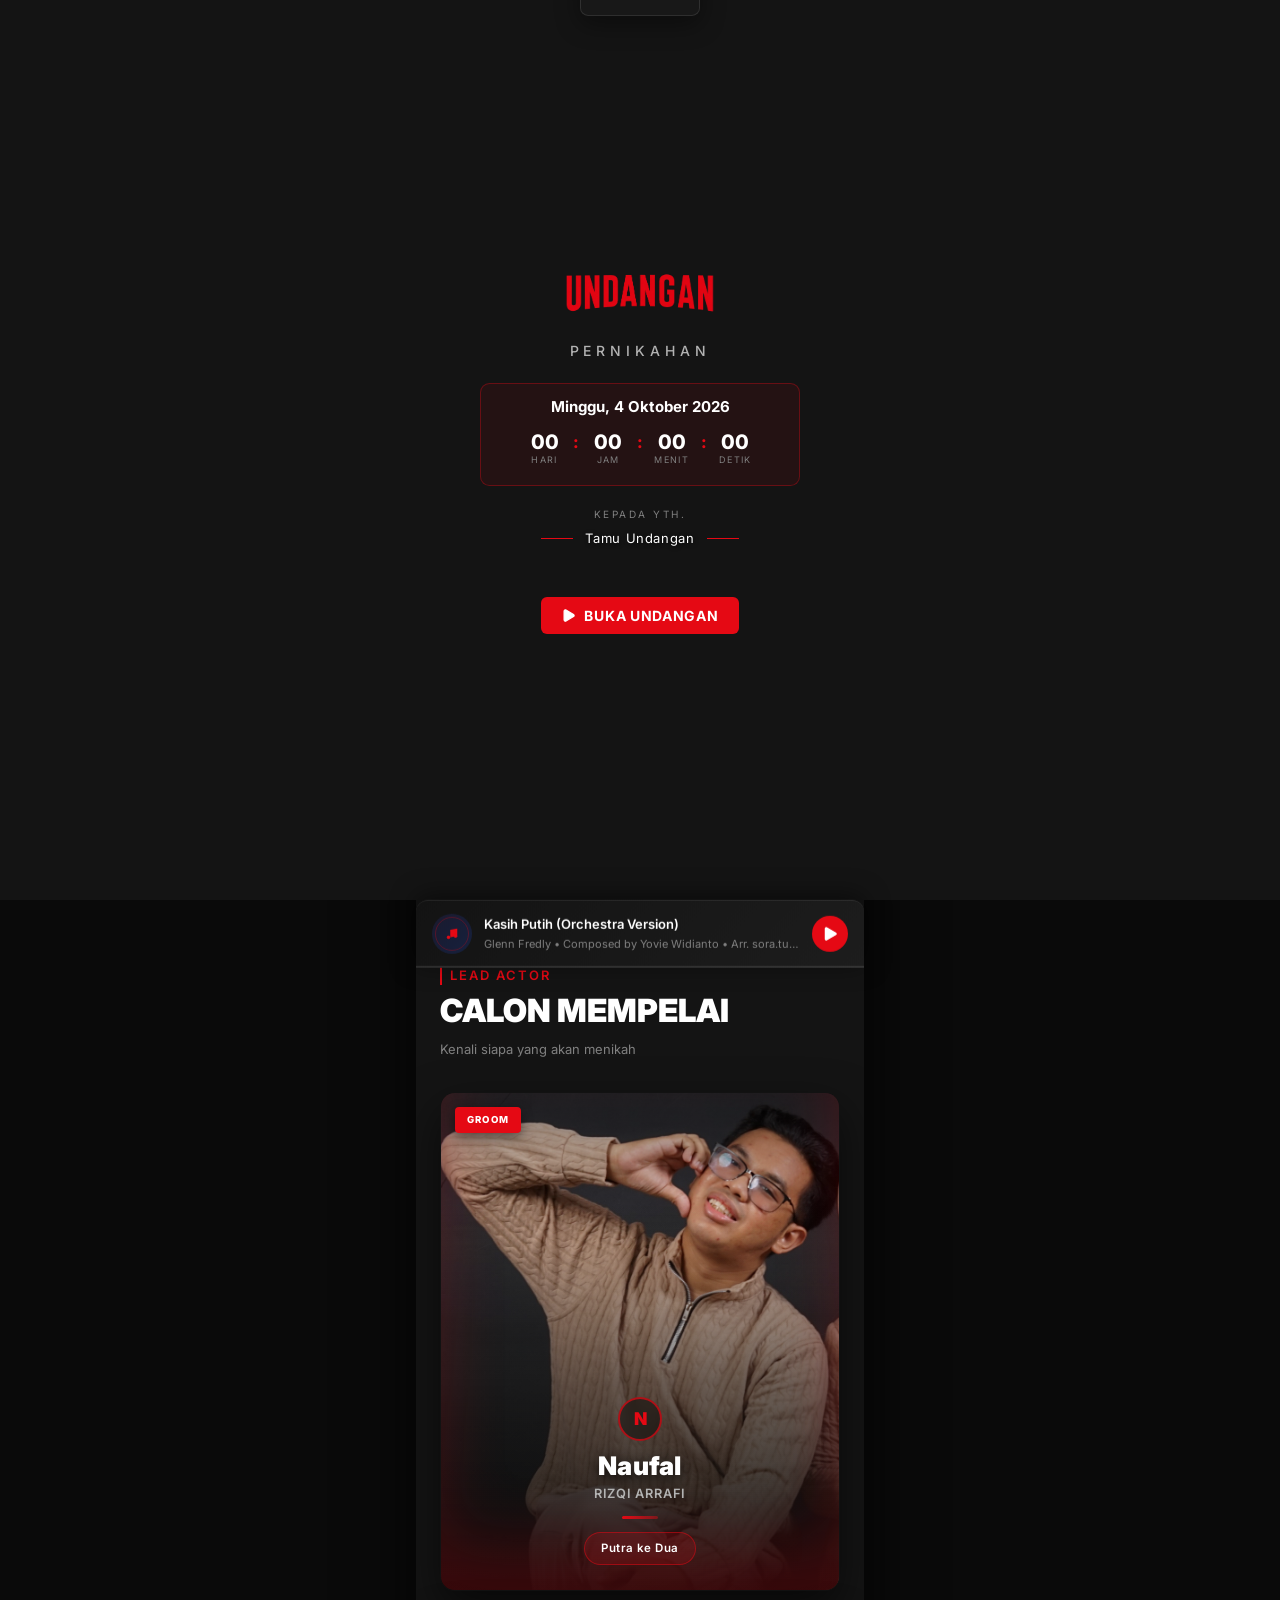
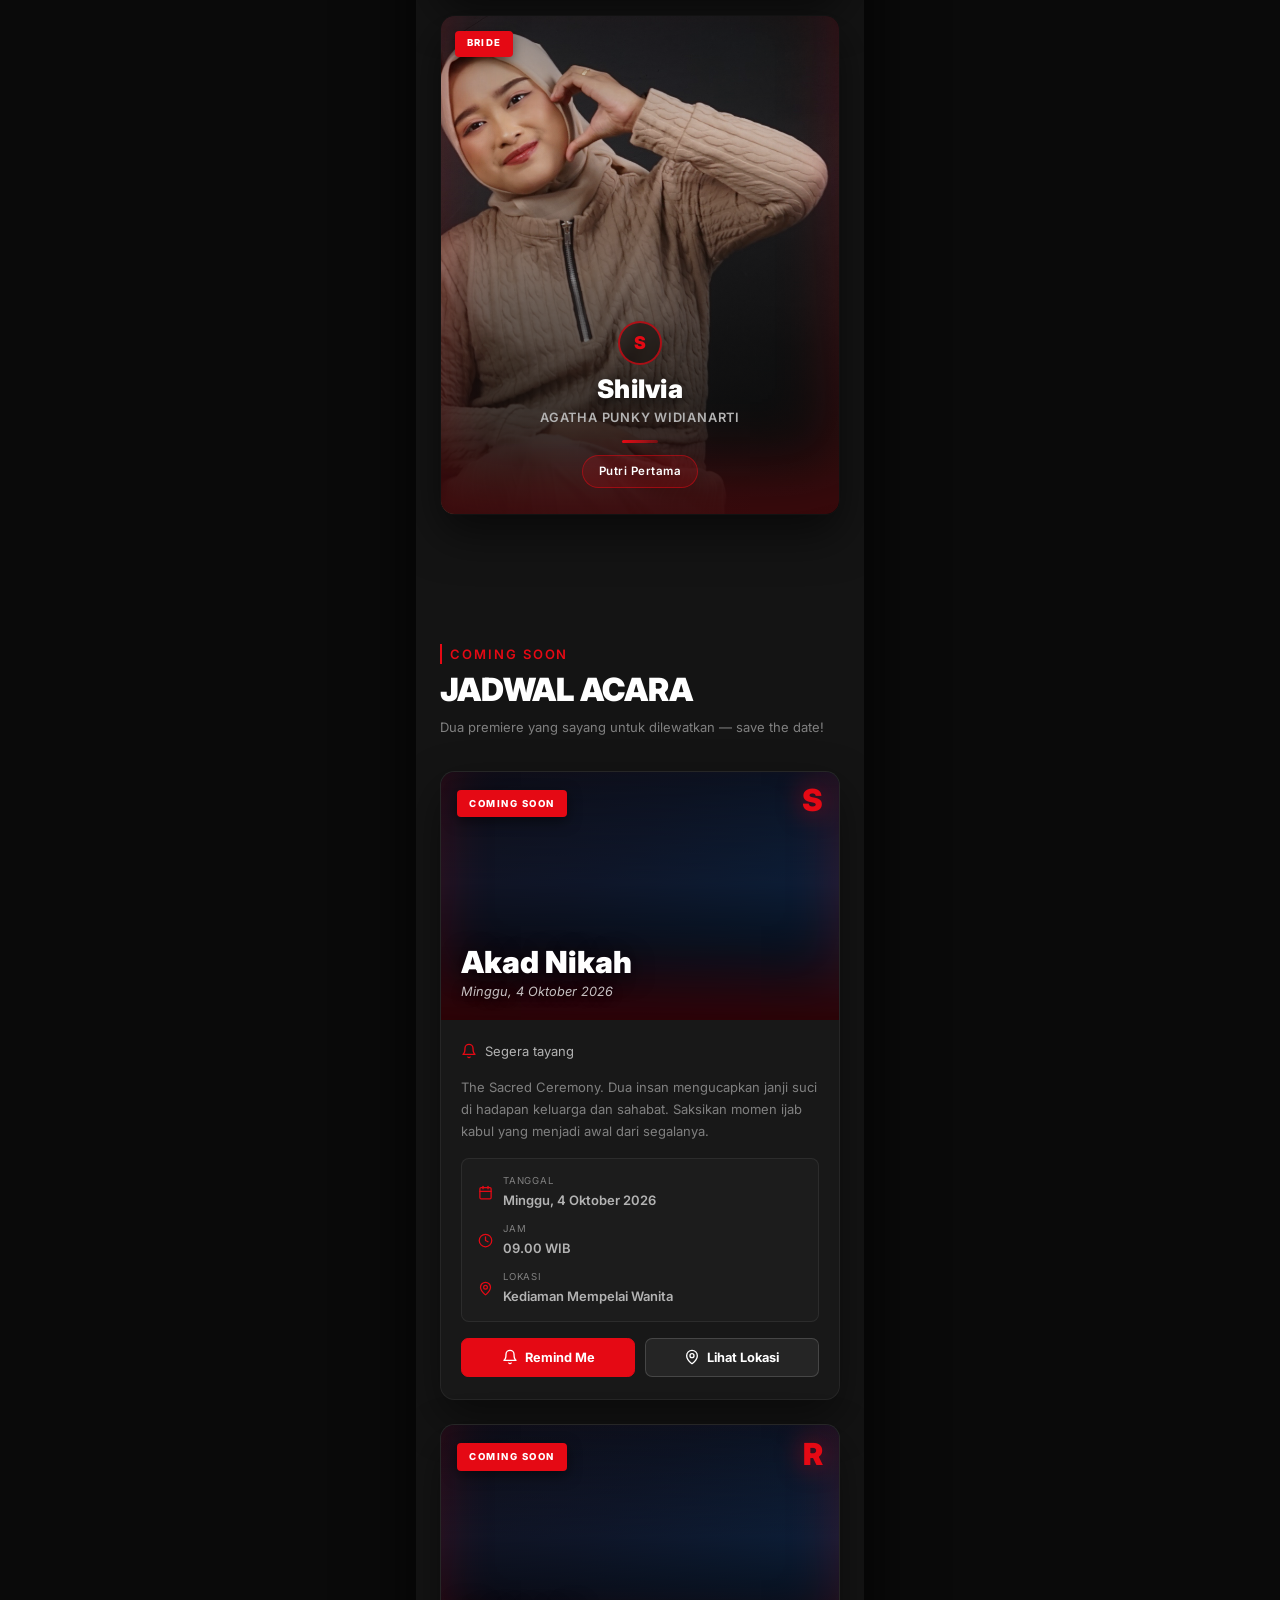
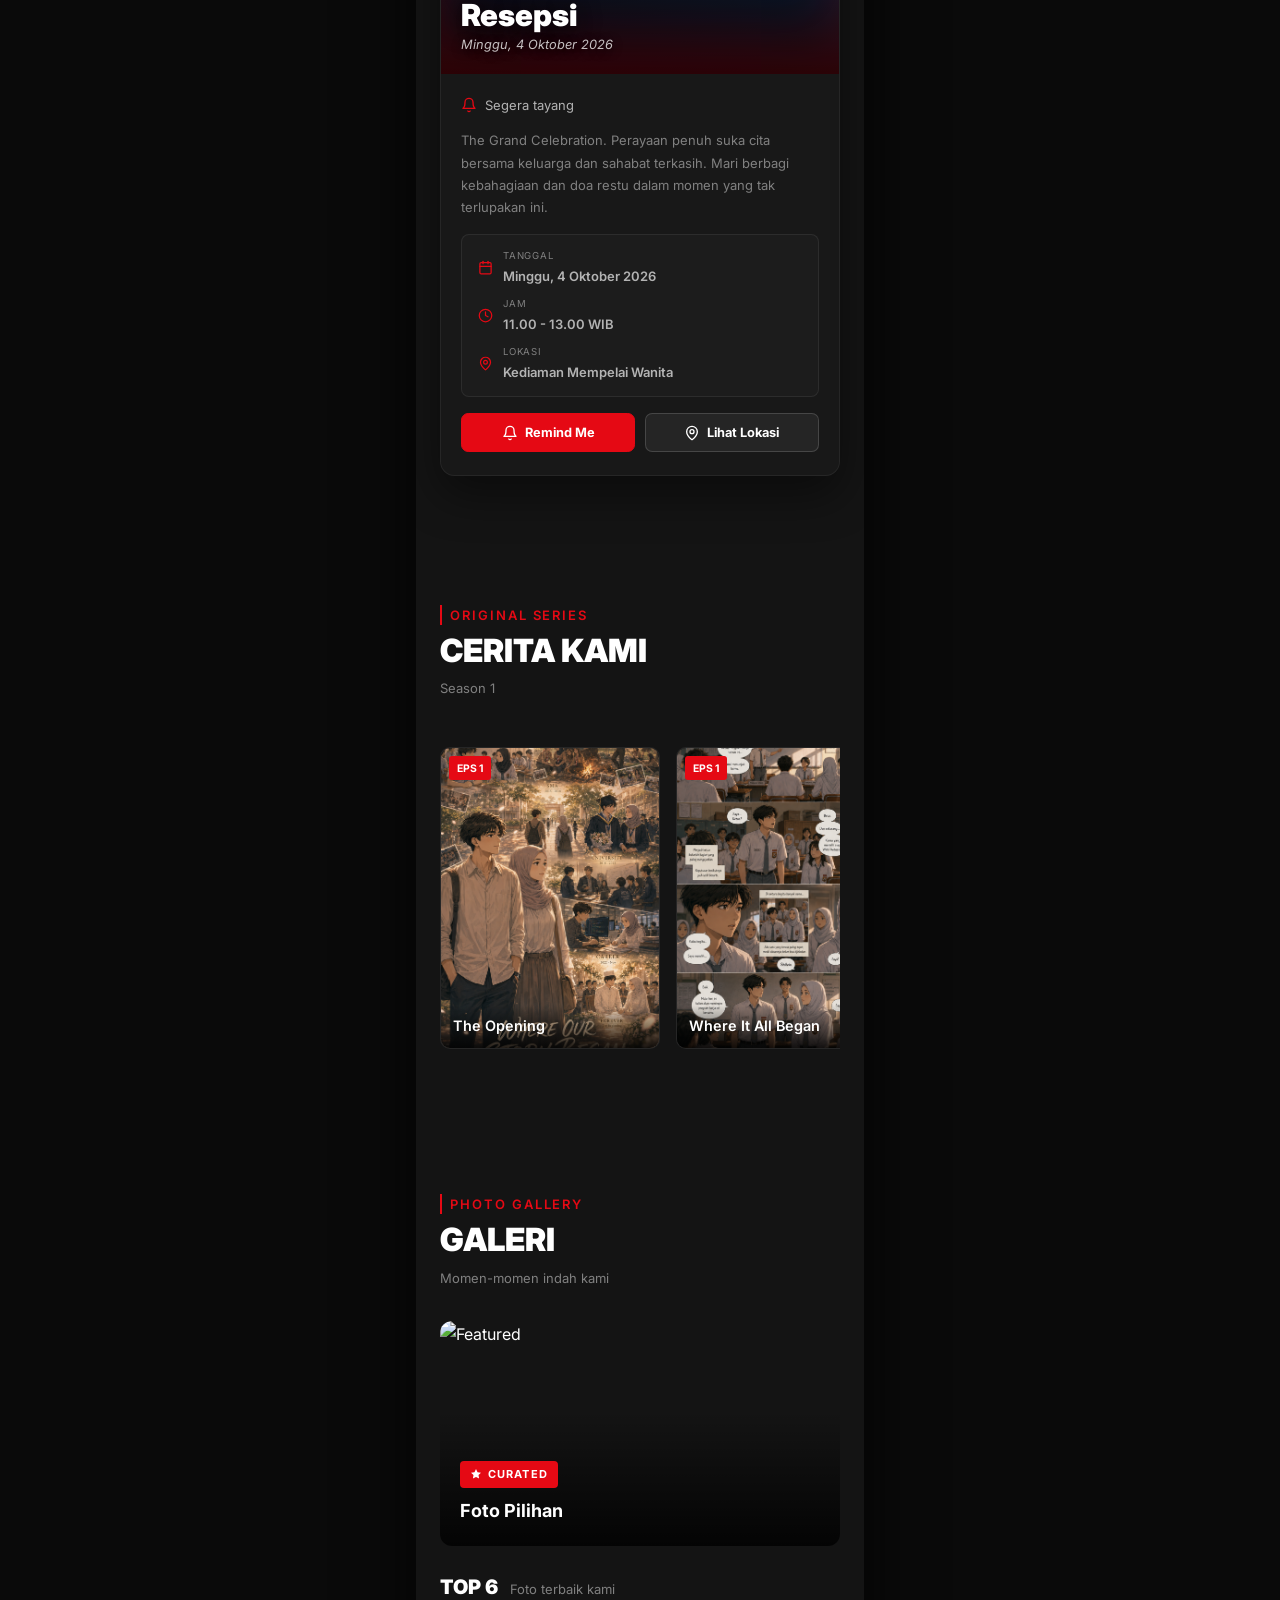
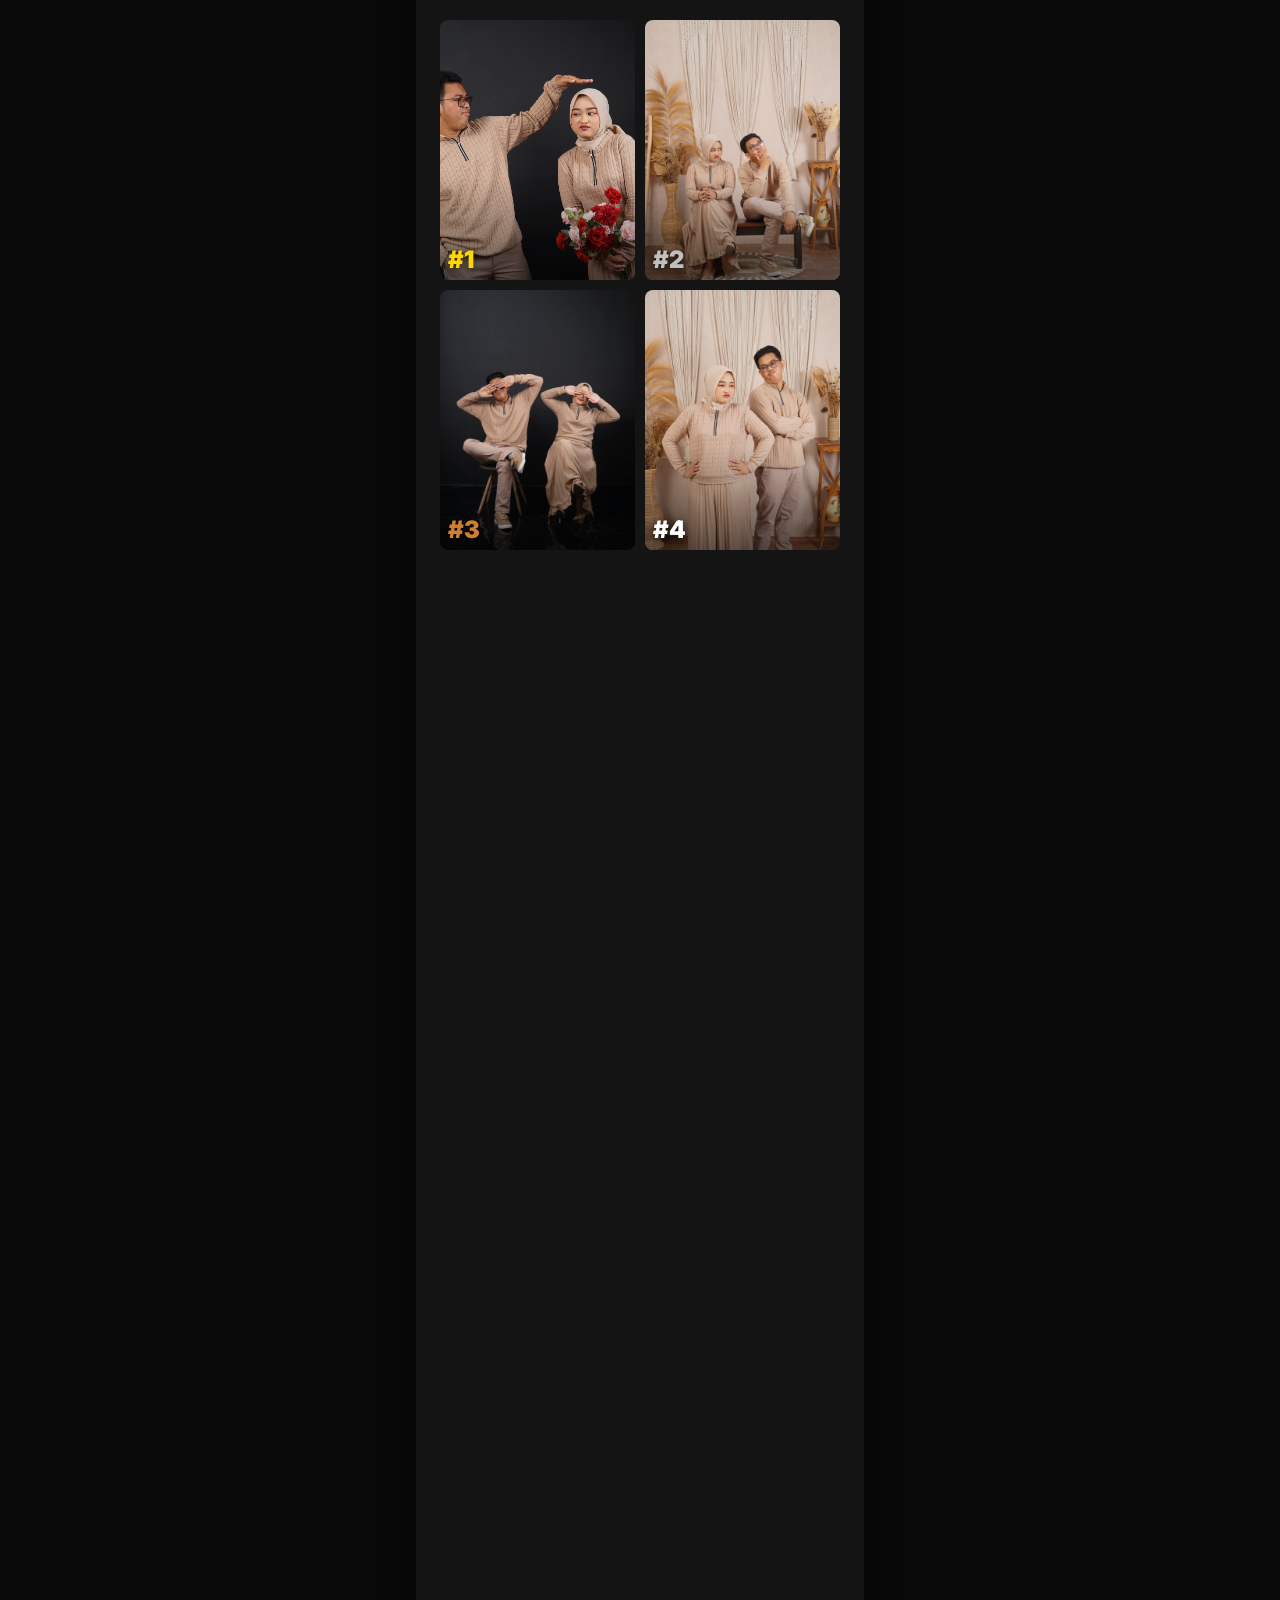
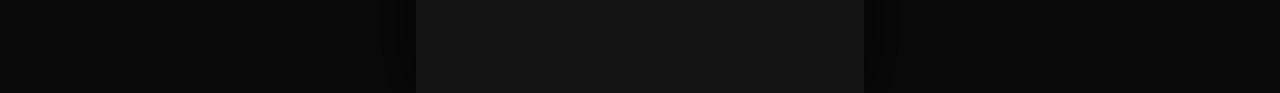
==== commit f486687e: "update undangan" ====
--- a/index.html
+++ b/index.html
@@ -6,7 +6,7 @@
     <title>Undangan Pernikahan Naufal &amp; Shilvia</title>
     <meta
       name="description"
-      content="Kepada Yth. Tamu Undangan — Anda diundang dengan hormat menghadiri pernikahan Naufal &amp; Shilvia, Minggu 4 Oktober 2026. Klik untuk membuka undangan."
+      content="Kepada Yth. Tamu Undangan — Anda diundang menghadiri pernikahan Naufal &amp; Shilvia, Minggu, 4 Oktober 2026 — Akad Nikah pukul 09.00 WIB dan Resepsi pukul 11.00-13.00 WIB. Klik untuk membuka undangan."
     />
     <meta property="og:type" content="website" />
     <meta property="og:site_name" content="Undangan Naufal &amp; Shilvia" />
@@ -15,7 +15,7 @@
     <meta property="og:title" content="Undangan Pernikahan Naufal &amp; Shilvia" />
     <meta
       property="og:description"
-      content="Kepada Yth. Tamu Undangan — Anda diundang dengan hormat menghadiri pernikahan Naufal &amp; Shilvia, Minggu 4 Oktober 2026. Klik untuk membuka undangan."
+      content="Kepada Yth. Tamu Undangan — Anda diundang menghadiri pernikahan Naufal &amp; Shilvia, Minggu, 4 Oktober 2026 — Akad Nikah pukul 09.00 WIB dan Resepsi pukul 11.00-13.00 WIB. Klik untuk membuka undangan."
     />
     <meta property="og:image" content="https://navia.my.id/assets/images/g14.JPG" />
     <meta property="og:image:type" content="image/jpeg" />
@@ -26,11 +26,11 @@
     <meta name="twitter:title" content="Undangan Pernikahan Naufal &amp; Shilvia" />
     <meta
       name="twitter:description"
-      content="Kepada Yth. Tamu Undangan — Anda diundang dengan hormat menghadiri pernikahan Naufal &amp; Shilvia, Minggu 4 Oktober 2026."
+      content="Kepada Yth. Tamu Undangan — Anda diundang menghadiri pernikahan Naufal &amp; Shilvia, Minggu, 4 Oktober 2026 — Akad Nikah pukul 09.00 WIB dan Resepsi pukul 11.00-13.00 WIB."
     />
     <meta name="twitter:image" content="https://navia.my.id/assets/images/g14.JPG" />
     <meta name="theme-color" content="#0f0f14" />
-    <link rel="icon" href="assets/images/logo.png" />
+    <link rel="icon" href="assets/images/icon.png" />
     <link rel="preconnect" href="https://fonts.googleapis.com" />
     <link rel="preconnect" href="https://fonts.gstatic.com" crossorigin />
     <link
@@ -516,7 +516,7 @@
                 <span class="coming-card-badge">Coming Soon</span>
               </div>
               <div class="coming-card-visual-title">
-                <h3 class="coming-card-name">Akad Nikah dan Resepsi</h3>
+                <h3 class="coming-card-name">Akad Nikah</h3>
                 <p class="coming-card-tagline">Minggu, 4 Oktober 2026</p>
               </div>
             </div>
@@ -562,6 +562,83 @@
                   data-dates="20261004T090000/20261004T110000"
                   data-location="Kediaman Putri"
                   data-details="The Sacred Ceremony. Akad nikah Naufal & Shilvia pada Minggu, 4 Oktober 2026 pukul 09.00 WIB. Mohon doa restu dan kehadirannya."
+                >
+                  <svg class="coming-bell-outline" xmlns="http://www.w3.org/2000/svg" viewBox="0 0 24 24" fill="none" stroke="currentColor" stroke-width="2" stroke-linecap="round" stroke-linejoin="round"><path d="M18 8A6 6 0 0 0 6 8c0 7-3 9-3 9h18s-3-2-3-9"/><path d="M13.73 21a2 2 0 0 1-3.46 0"/></svg>
+                  <svg class="coming-bell-fill" xmlns="http://www.w3.org/2000/svg" viewBox="0 0 24 24" fill="currentColor" stroke="none"><path d="M18 8A6 6 0 0 0 6 8c0 7-3 9-3 9h18s-3-2-3-9"/><path d="M13.73 21a2 2 0 0 1-3.46 0"/></svg>
+                  <span>Remind Me</span>
+                </button>
+                <button
+                  class="coming-card-btn coming-card-btn-map ripple-effect"
+                  onclick="window.open('https://maps.app.goo.gl/8mJyXTCQqkKzurxH7','_blank')"
+                >
+                  <svg xmlns="http://www.w3.org/2000/svg" viewBox="0 0 24 24" fill="none" stroke="currentColor" stroke-width="2" stroke-linecap="round" stroke-linejoin="round"><path d="M20 10c0 4.993-5.539 10.193-7.399 11.799a1 1 0 0 1-1.202 0C9.539 20.193 4 14.993 4 10a8 8 0 0 1 16 0"/><circle cx="12" cy="10" r="3"/></svg>
+                  <span>Lihat Lokasi</span>
+                </button>
+              </div>
+            </div>
+          </div>
+
+          <!-- Resepsi — Coming Soon -->
+          <div
+            id="event-resepsi"
+            class="coming-card animate-on-scroll delay-200"
+          >
+            <div class="coming-card-backdrop">
+              <div class="coming-card-bg event-resepsi-bg"></div>
+              <div class="coming-card-overlay"></div>
+              <span class="coming-card-n">R</span>
+              <div class="coming-card-badge-row">
+                <span class="coming-card-badge">Coming Soon</span>
+              </div>
+              <div class="coming-card-visual-title">
+                <h3 class="coming-card-name">Resepsi</h3>
+                <p class="coming-card-tagline">Minggu, 4 Oktober 2026</p>
+              </div>
+            </div>
+            <div class="coming-card-body">
+              <div class="coming-card-meta">
+                <svg class="coming-card-bell" xmlns="http://www.w3.org/2000/svg" viewBox="0 0 24 24" fill="none" stroke="currentColor" stroke-width="2" stroke-linecap="round" stroke-linejoin="round"><path d="M18 8A6 6 0 0 0 6 8c0 7-3 9-3 9h18s-3-2-3-9"/><path d="M13.73 21a2 2 0 0 1-3.46 0"/></svg>
+                <span
+                  >Segera tayang
+                  </span
+                >
+              </div>
+              <p class="coming-card-desc">
+                The Grand Celebration. Perayaan penuh suka cita bersama keluarga
+                dan sahabat terkasih. Mari berbagi kebahagiaan dan doa restu
+                dalam momen yang tak terlupakan ini.
+              </p>
+              <div class="coming-card-details">
+                <div class="coming-card-detail">
+                  <svg xmlns="http://www.w3.org/2000/svg" viewBox="0 0 24 24" fill="none" stroke="currentColor" stroke-width="2" stroke-linecap="round" stroke-linejoin="round"><rect x="3" y="4" width="18" height="18" rx="2"/><line x1="16" y1="2" x2="16" y2="6"/><line x1="8" y1="2" x2="8" y2="6"/><line x1="3" y1="10" x2="21" y2="10"/></svg>
+                  <div>
+                    <span class="coming-card-detail-label">Tanggal</span>
+                    <span class="coming-card-detail-value">Minggu, 4 Oktober 2026</span>
+                  </div>
+                </div>
+                <div class="coming-card-detail">
+                  <svg xmlns="http://www.w3.org/2000/svg" viewBox="0 0 24 24" fill="none" stroke="currentColor" stroke-width="2" stroke-linecap="round" stroke-linejoin="round"><circle cx="12" cy="12" r="10"/><polyline points="12 6 12 12 16 14"/></svg>
+                  <div>
+                    <span class="coming-card-detail-label">Jam</span>
+                    <span class="coming-card-detail-value">11.00 - 13.00 WIB</span>
+                  </div>
+                </div>
+                <div class="coming-card-detail">
+                  <svg xmlns="http://www.w3.org/2000/svg" viewBox="0 0 24 24" fill="none" stroke="currentColor" stroke-width="2" stroke-linecap="round" stroke-linejoin="round"><path d="M20 10c0 4.993-5.539 10.193-7.399 11.799a1 1 0 0 1-1.202 0C9.539 20.193 4 14.993 4 10a8 8 0 0 1 16 0"/><circle cx="12" cy="10" r="3"/></svg>
+                  <div>
+                    <span class="coming-card-detail-label">Lokasi</span>
+                    <span class="coming-card-detail-value">Kediaman Mempelai Wanita</span>
+                  </div>
+                </div>
+              </div>
+              <div class="coming-card-actions">
+                <button
+                  class="coming-card-btn coming-card-btn-primary ripple-effect coming-remind"
+                  data-label="Resepsi"
+                  data-title="Resepsi — Naufal & Shilvia"
+                  data-dates="20261004T110000/20261004T130000"
+                  data-location="Kediaman Putri"
+                  data-details="The Grand Celebration. Resepsi pernikahan Naufal & Shilvia pada Minggu, 4 Oktober 2026 pukul 11.00 - 13.00 WIB. Mohon doa restu dan kehadirannya."
                 >
                   <svg class="coming-bell-outline" xmlns="http://www.w3.org/2000/svg" viewBox="0 0 24 24" fill="none" stroke="currentColor" stroke-width="2" stroke-linecap="round" stroke-linejoin="round"><path d="M18 8A6 6 0 0 0 6 8c0 7-3 9-3 9h18s-3-2-3-9"/><path d="M13.73 21a2 2 0 0 1-3.46 0"/></svg>
                   <svg class="coming-bell-fill" xmlns="http://www.w3.org/2000/svg" viewBox="0 0 24 24" fill="currentColor" stroke="none"><path d="M18 8A6 6 0 0 0 6 8c0 7-3 9-3 9h18s-3-2-3-9"/><path d="M13.73 21a2 2 0 0 1-3.46 0"/></svg>
--- a/assets/css/styles.css
+++ b/assets/css/styles.css
@@ -867,6 +867,10 @@
 }
 
 .event-akad-bg {
+  background: linear-gradient(135deg, #1a1a2e 0%, #16213e 40%, #0f3460 100%);
+}
+
+.event-resepsi-bg {
   background: linear-gradient(135deg, #1a1a2e 0%, #16213e 40%, #0f3460 100%);
 }
 
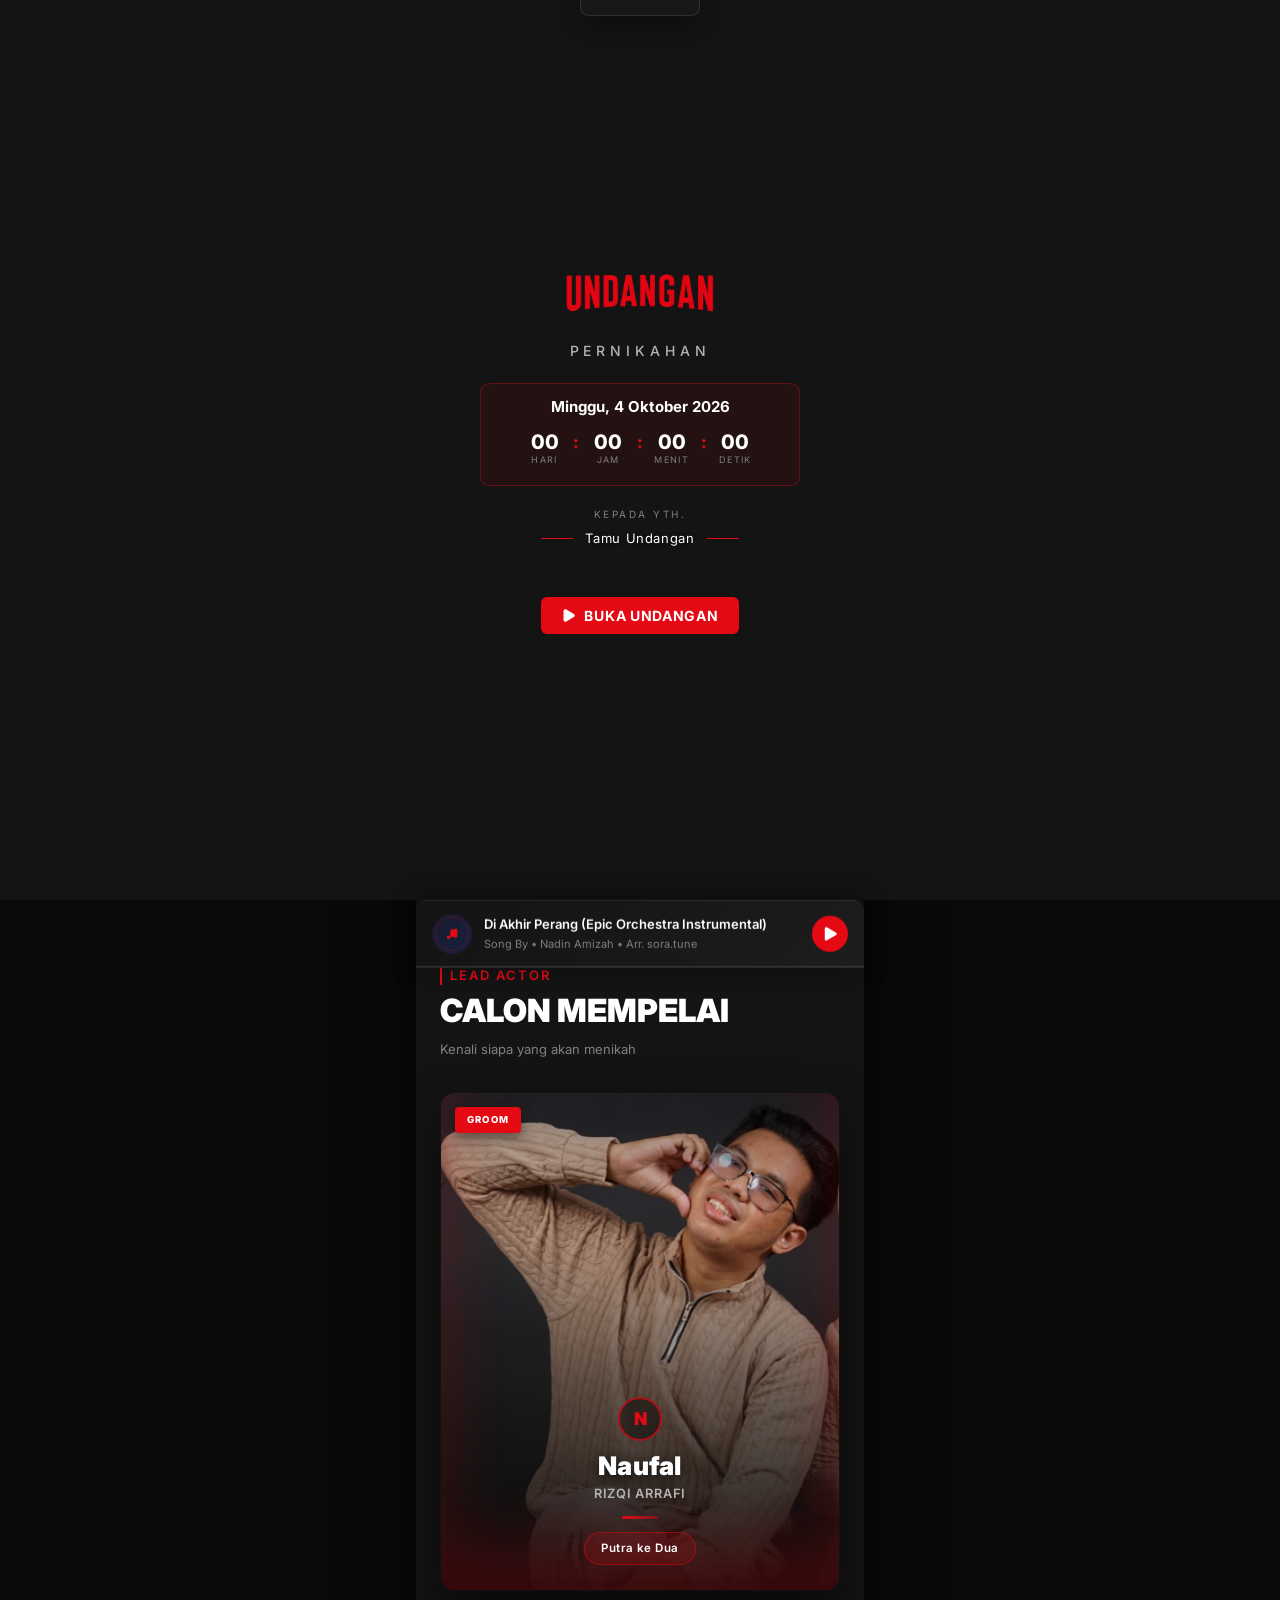
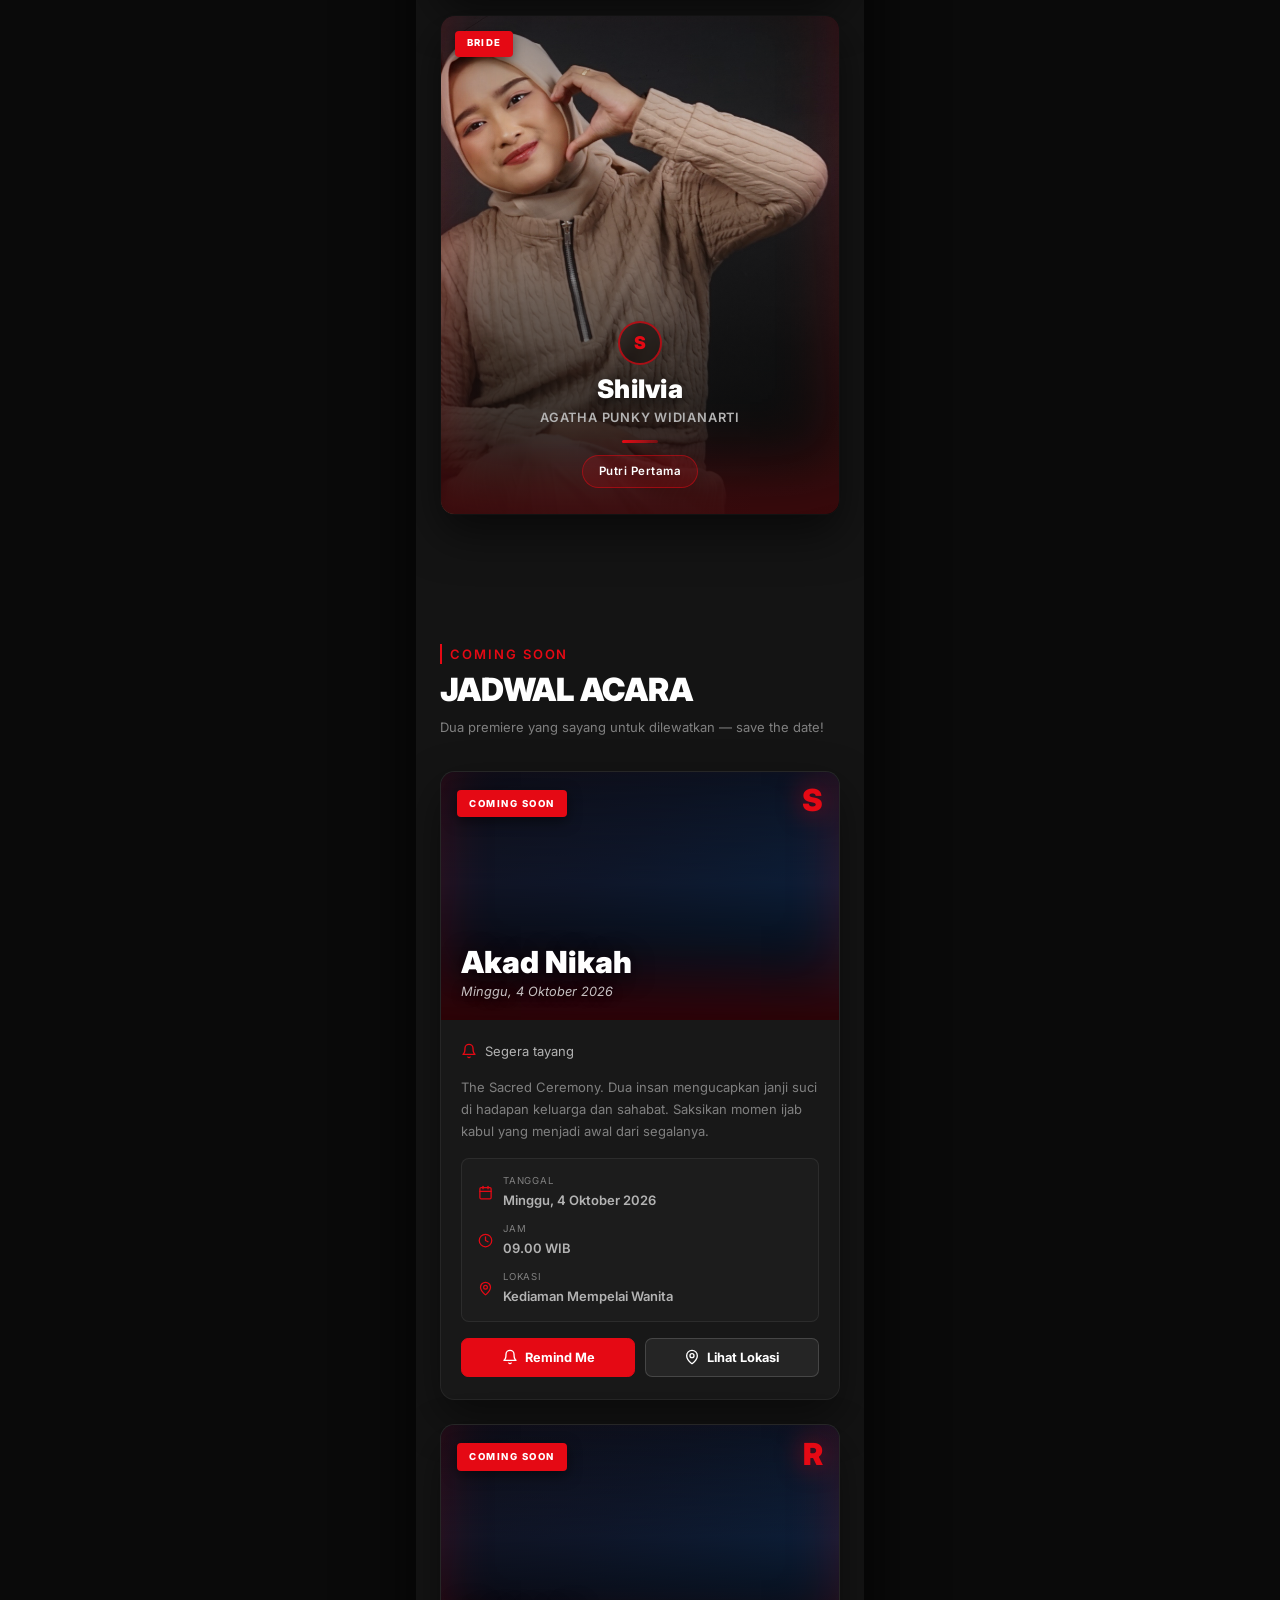
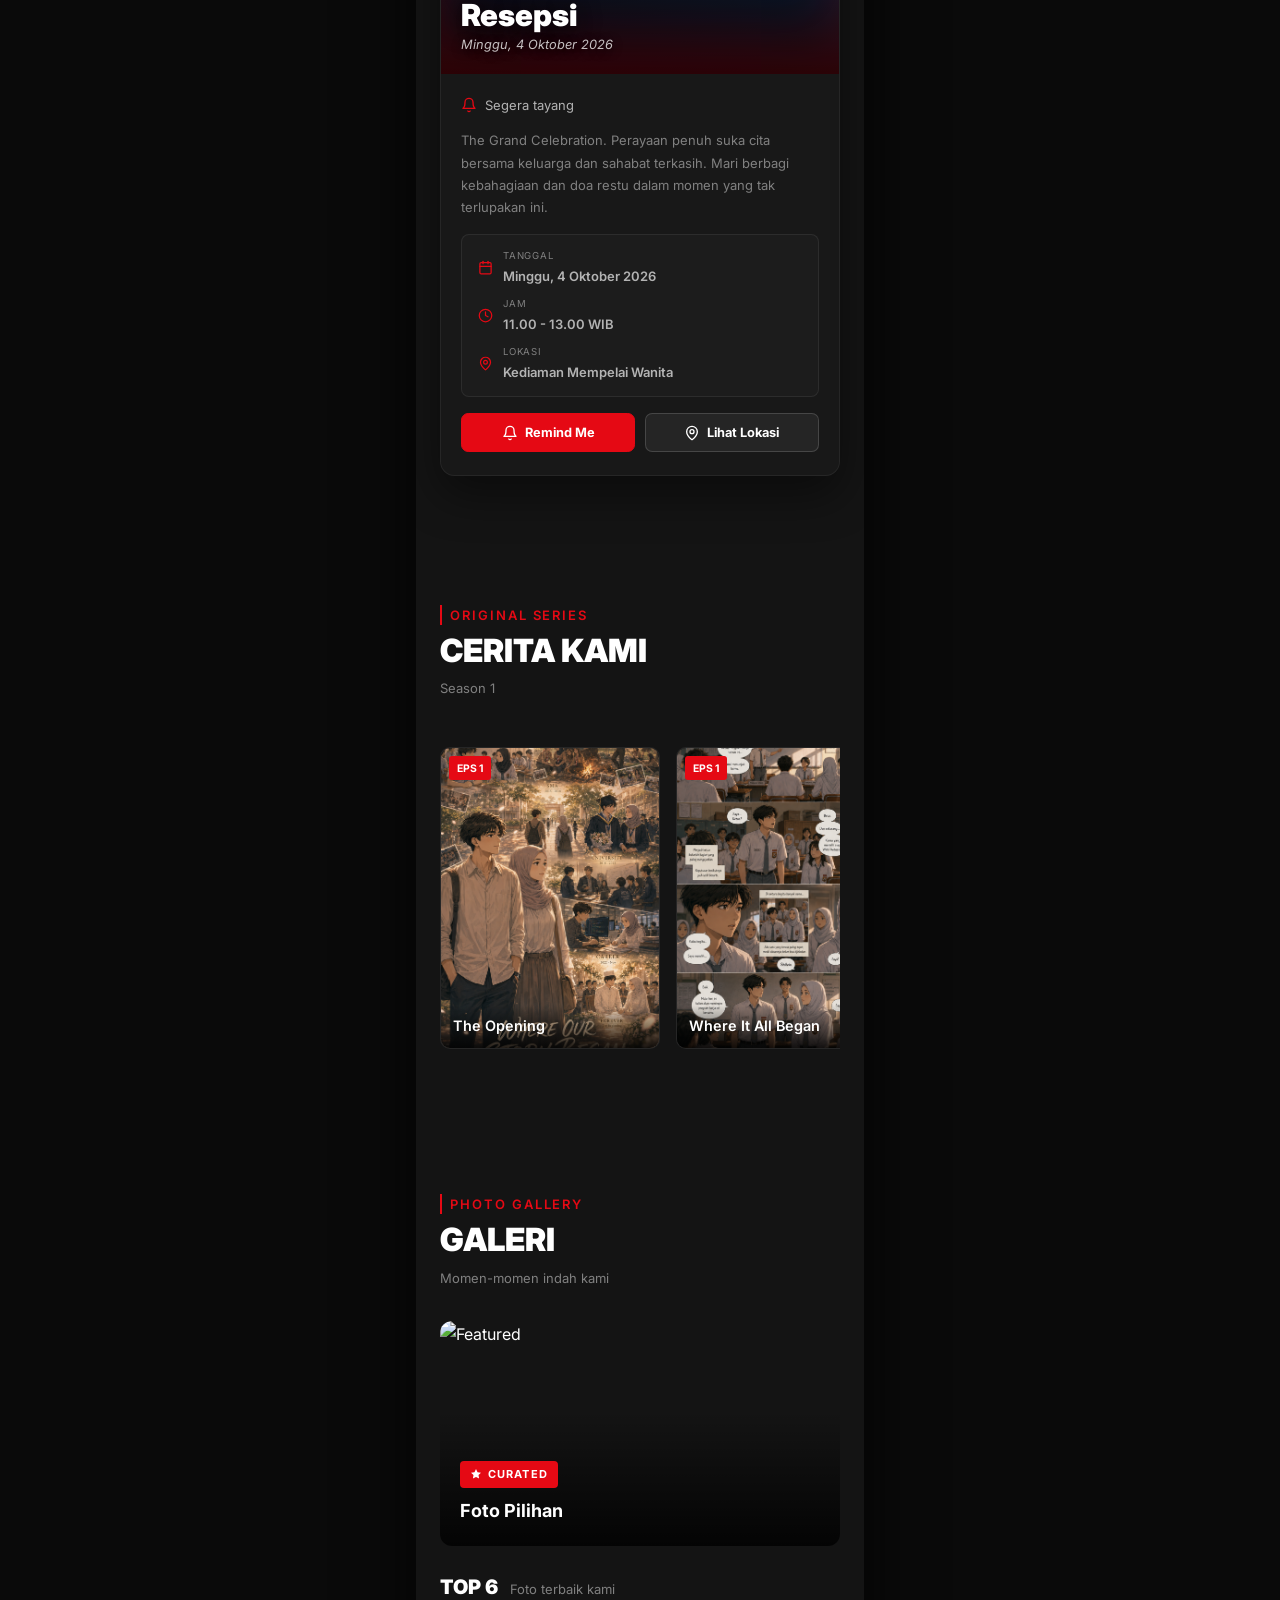
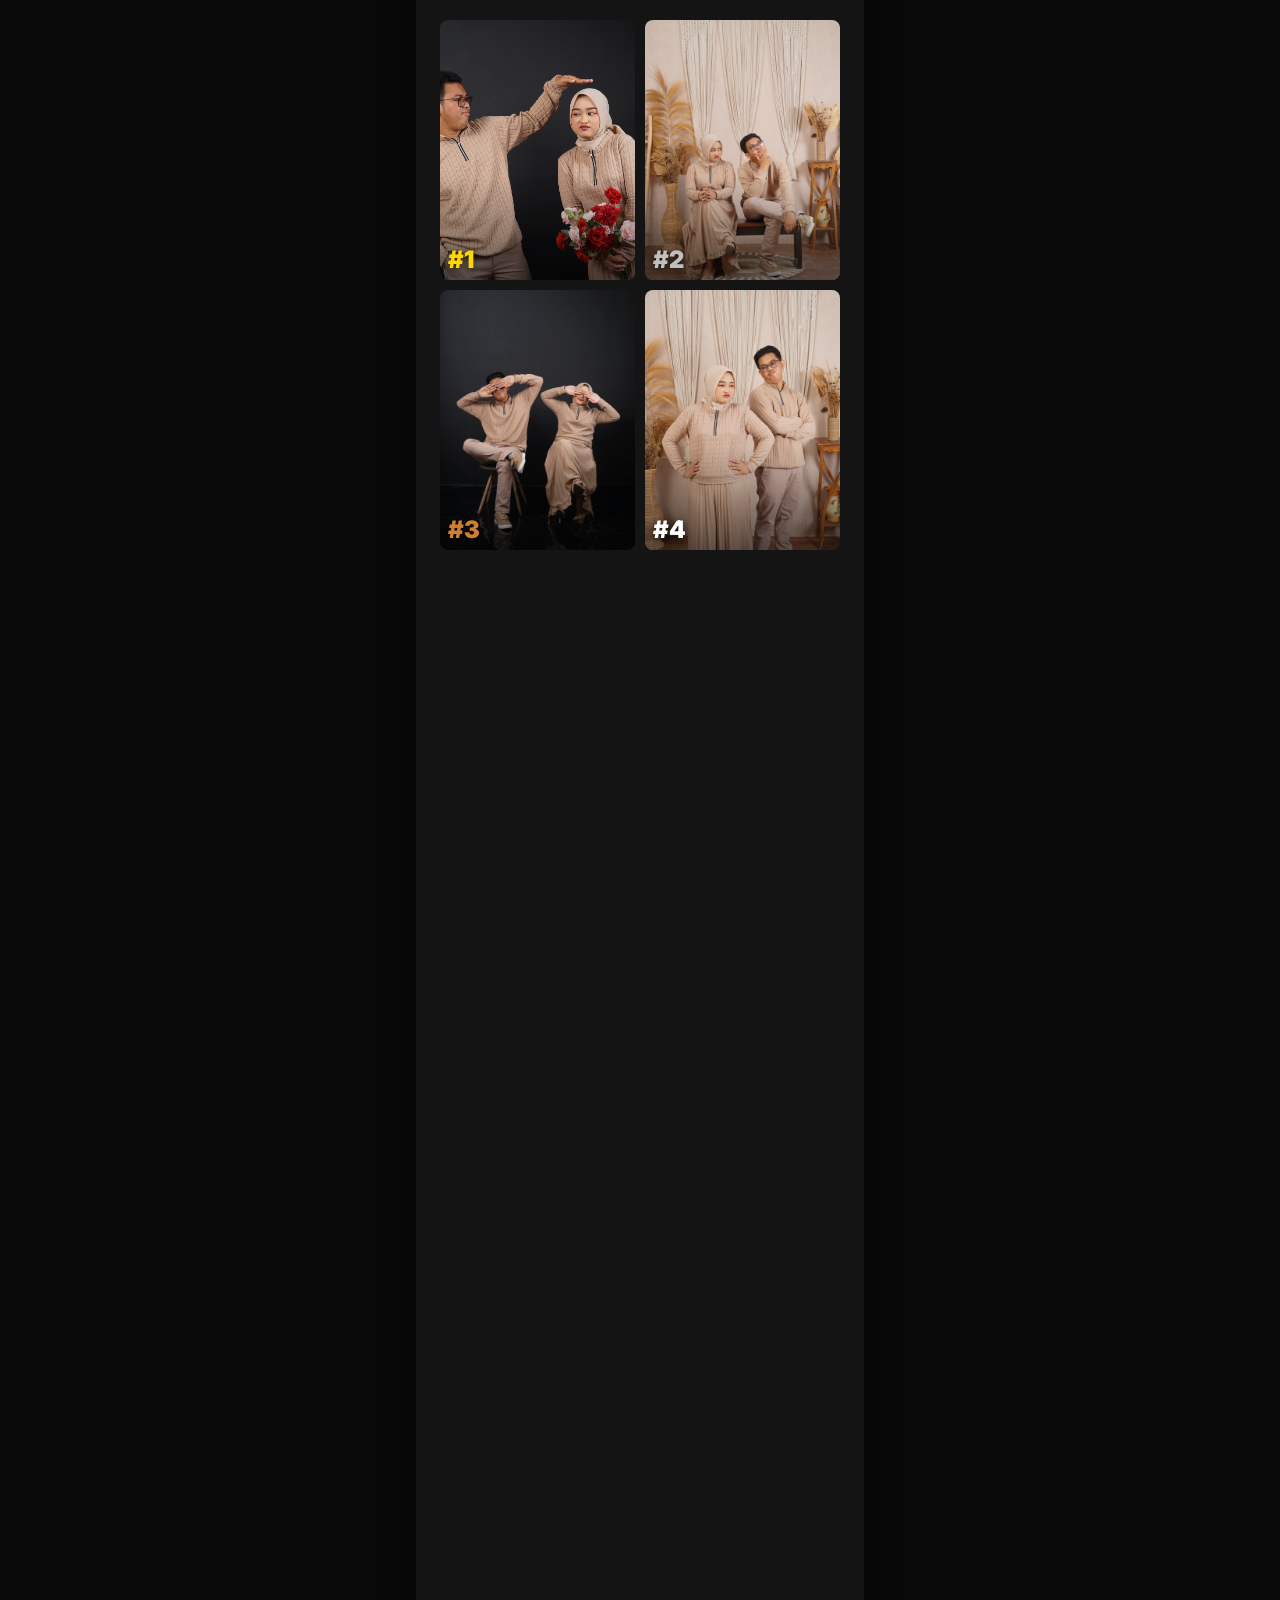
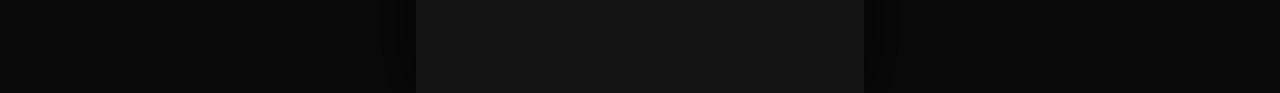
==== commit a4127043: "update song name" ====
--- a/index.html
+++ b/index.html
@@ -143,9 +143,9 @@
           </svg>
         </div>
         <div class="music-player-info">
-          <div class="music-player-title">Kasih Putih (Orchestra Version)</div>
+          <div class="music-player-title">Di Akhir Perang (Epic Orchestra Instrumental)</div>
           <div class="music-player-artist">
-            Glenn Fredly • Composed by Yovie Widianto • Arr. sora.tune
+            Song By • Nadin Amizah • Arr. sora.tune
           </div>
         </div>
         <button
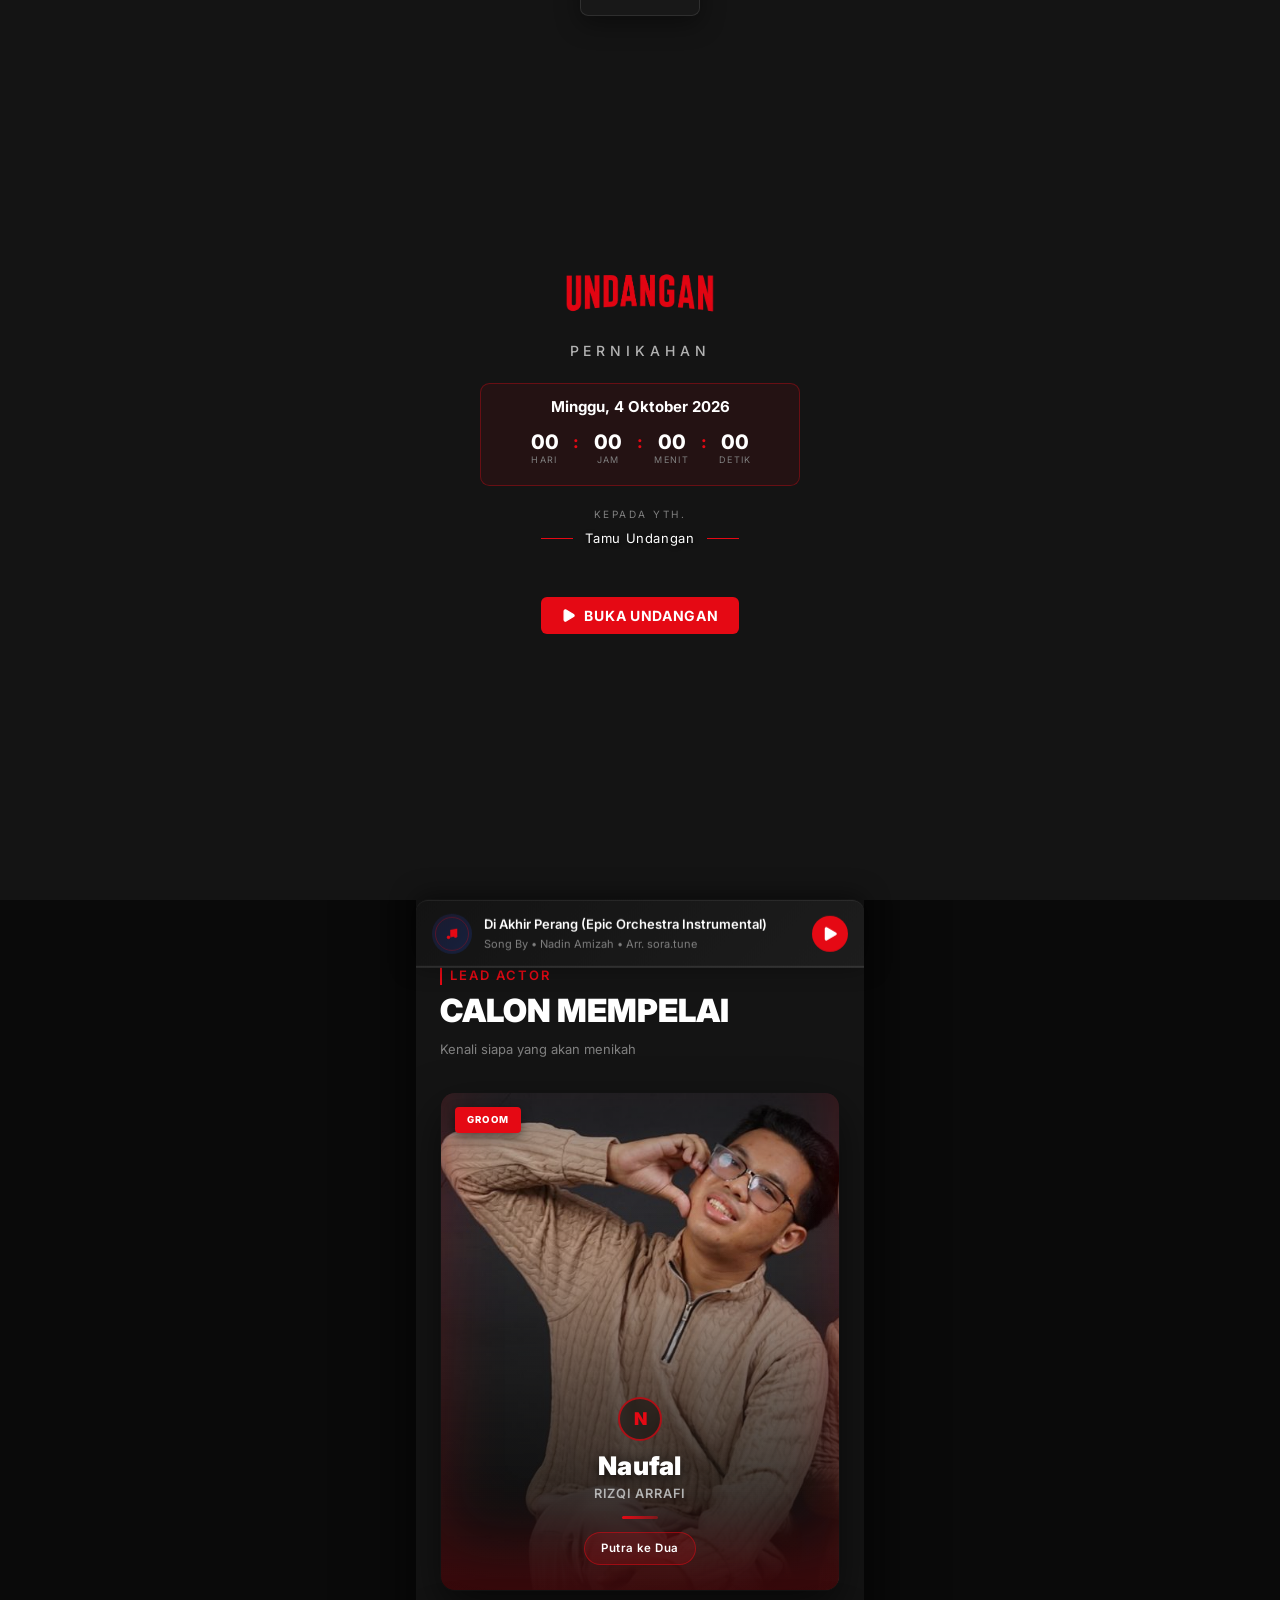
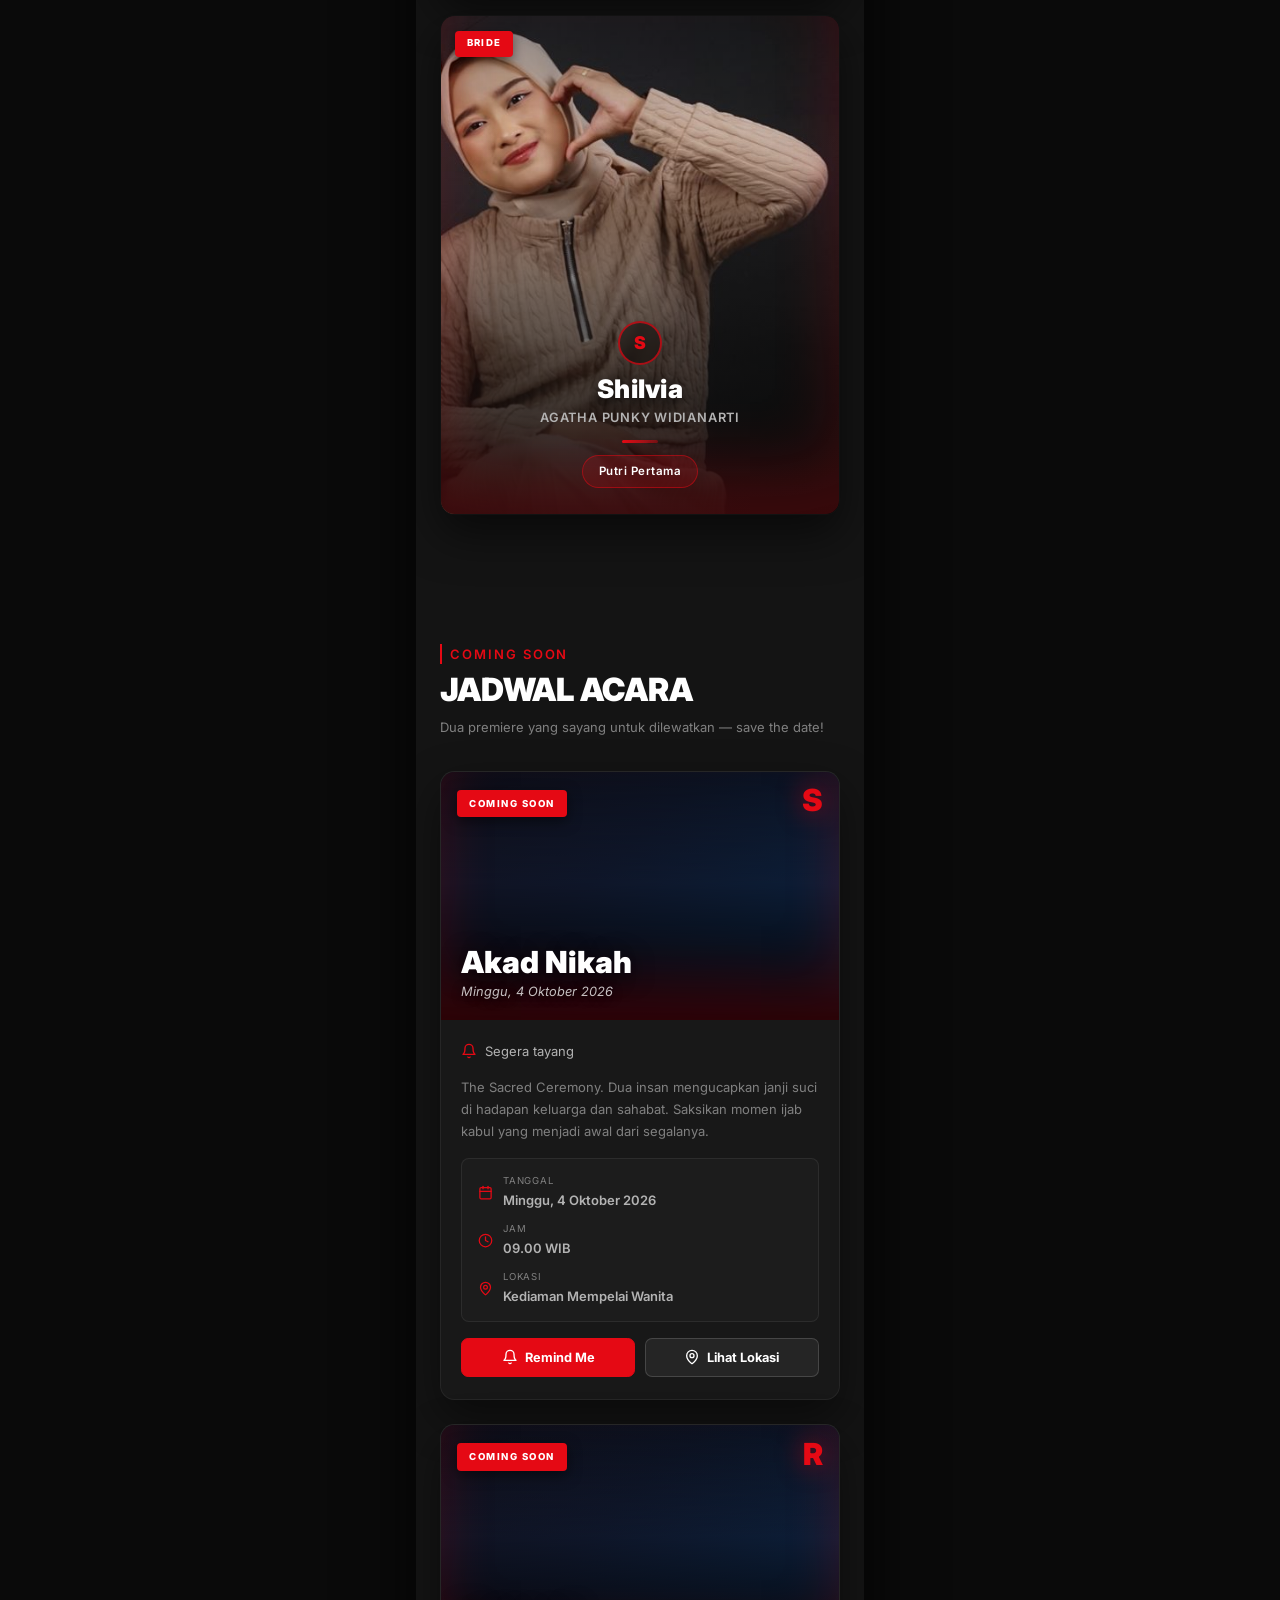
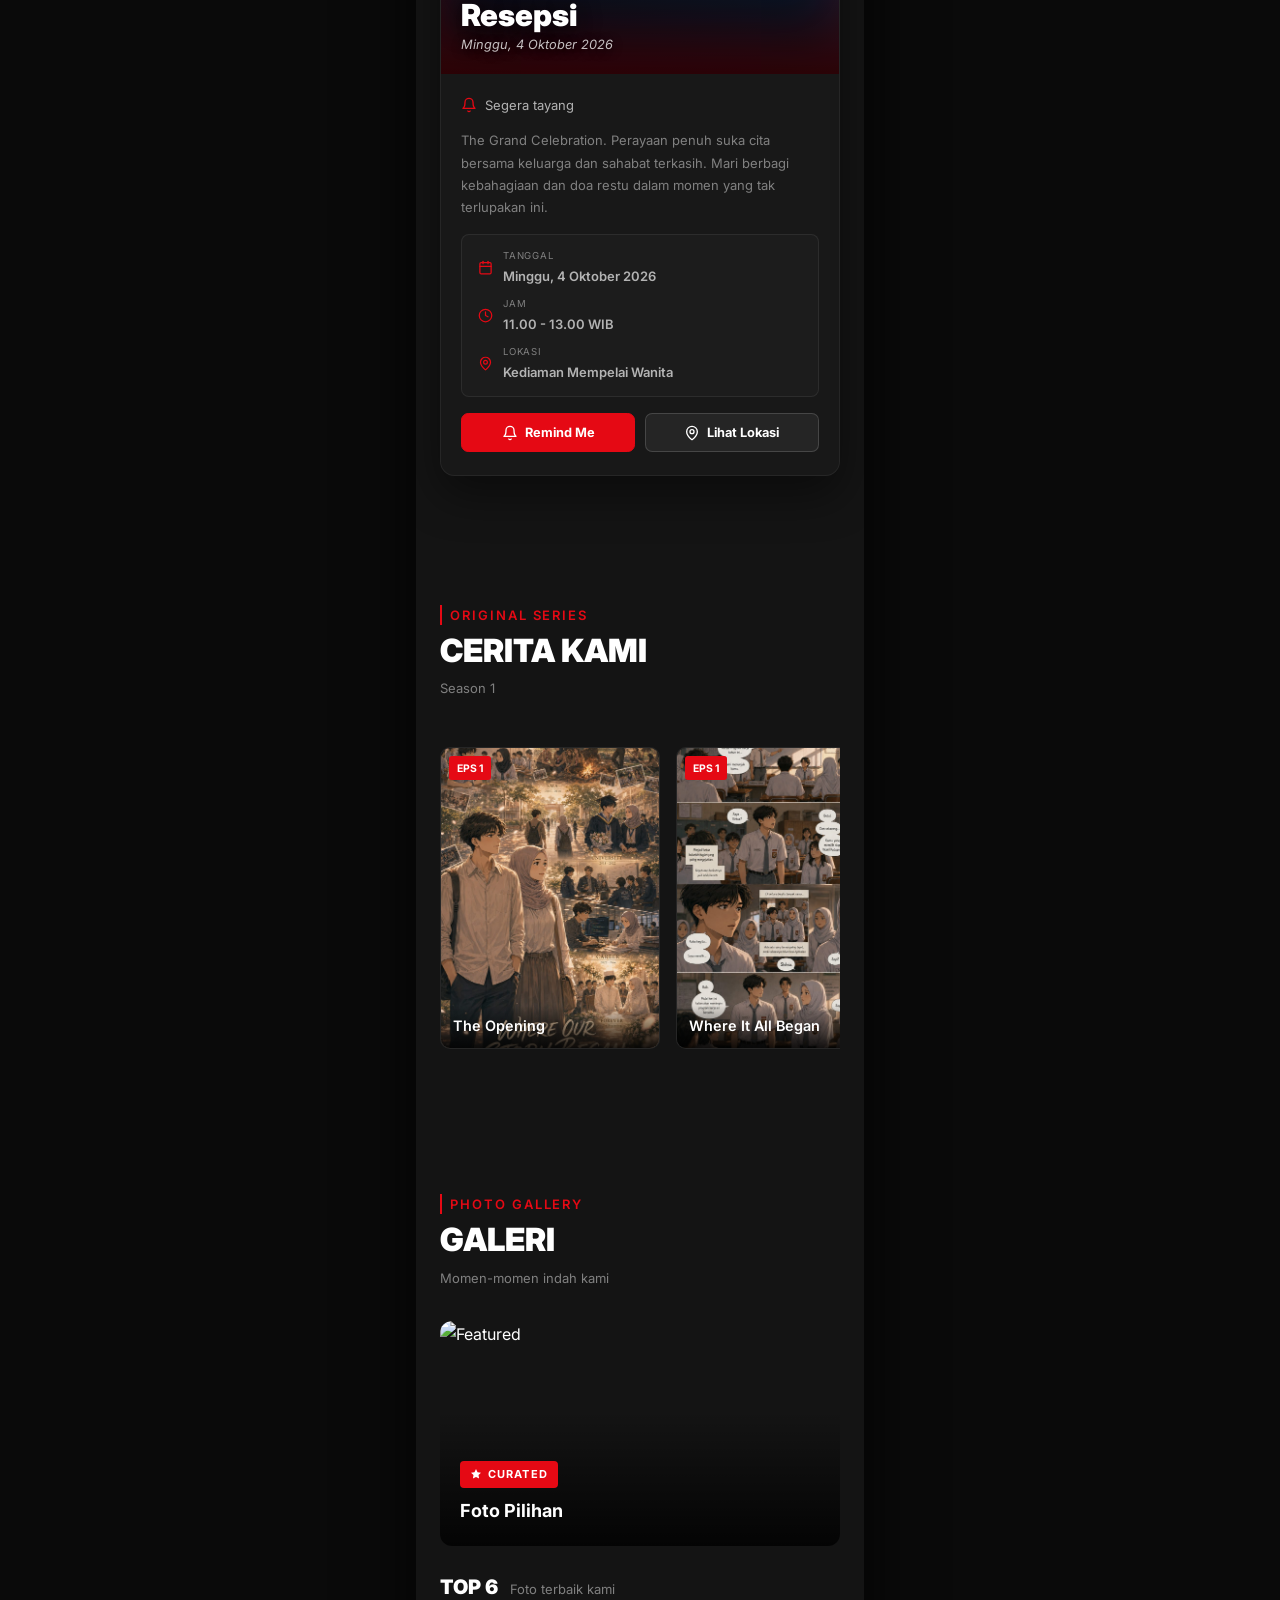
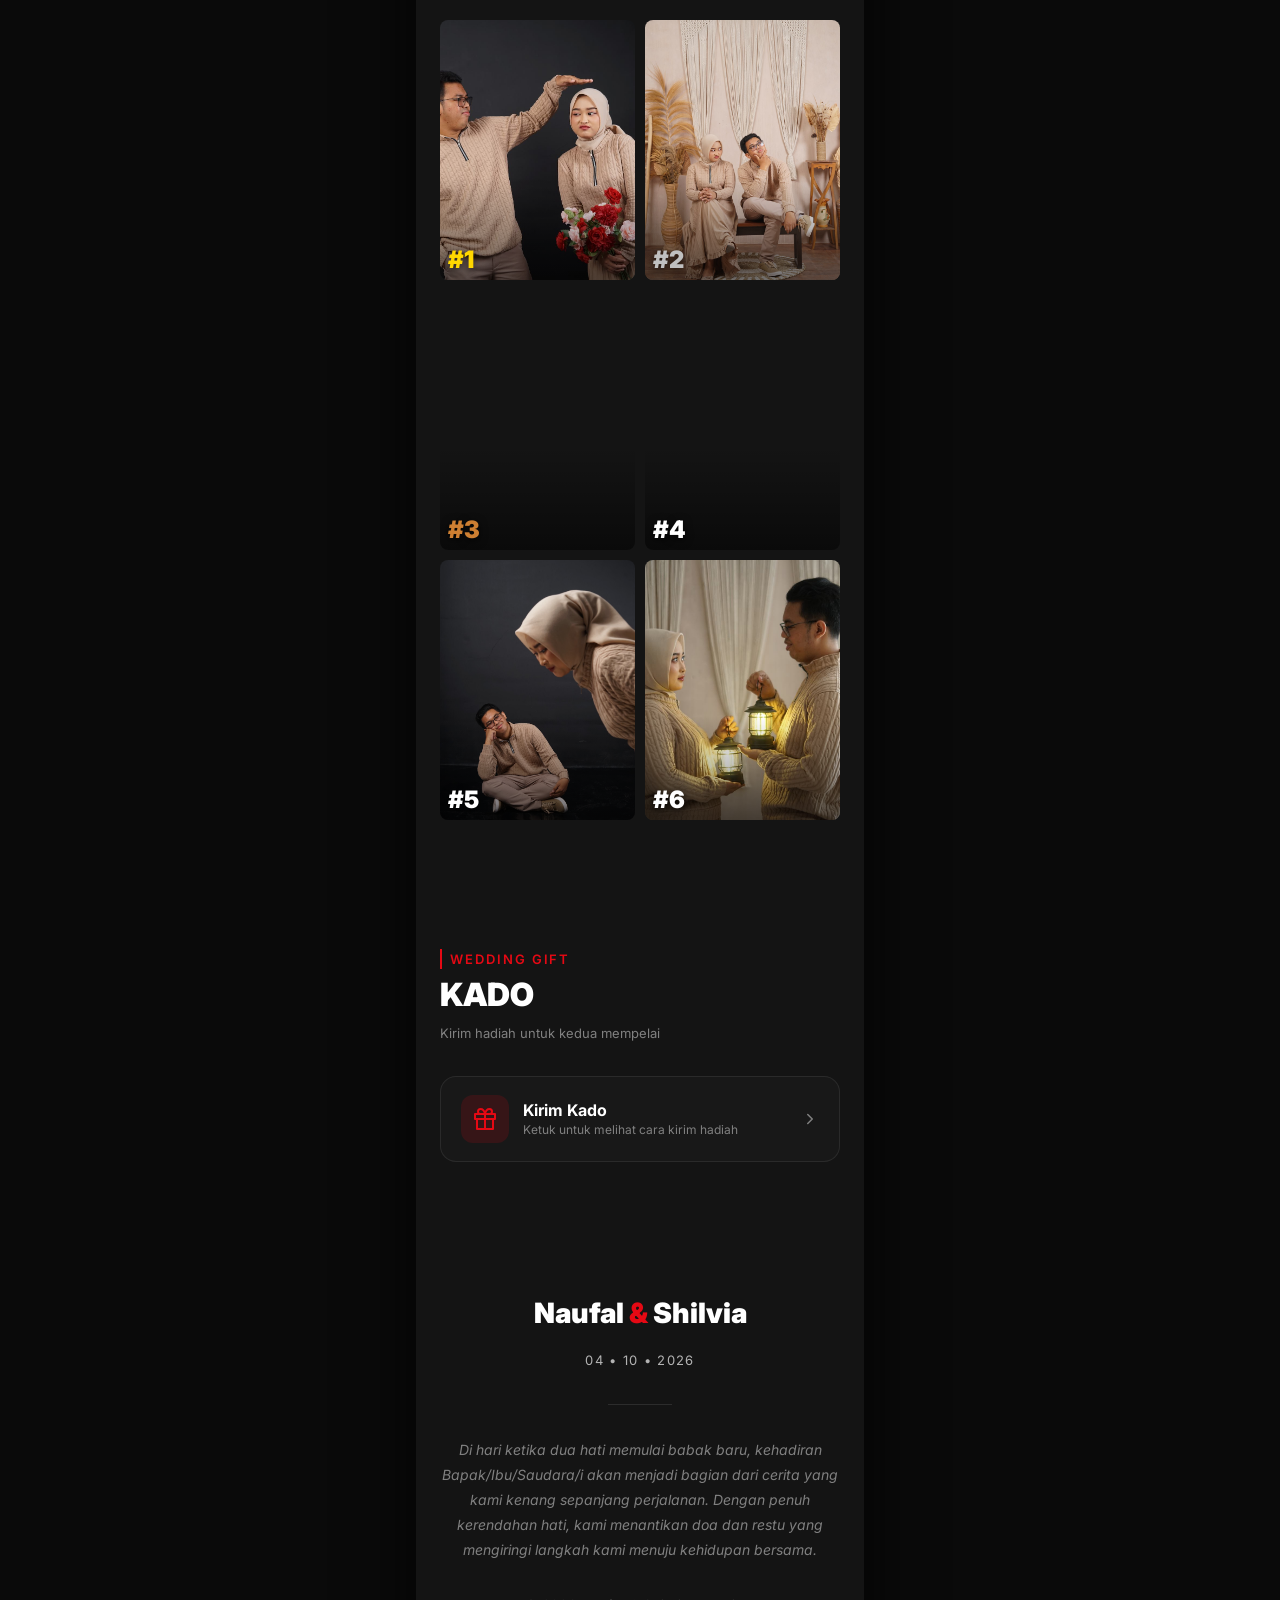
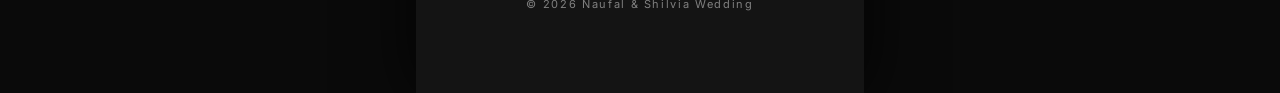
==== commit dfcebe7b: "update ot dan optimize image" ====
--- a/index.html
+++ b/index.html
@@ -277,6 +277,8 @@
             src="assets/images/g14.JPG"
             width="700"
             height="700"
+            fetchpriority="high"
+            decoding="async"
           />
           <div class="hero-gradient"></div>
           <div class="hero-gradient-overlay"></div>
@@ -748,7 +750,7 @@
             <span class="story-card-badge">Eps 1</span>
             <img
               alt="Cover Opening"
-              src="assets/story/1.png"
+              src="assets/story/1.jpg"
               loading="lazy"
               width="400"
               height="300"
@@ -759,7 +761,7 @@
             <span class="story-card-badge">Eps 1</span>
             <img
               alt="Episode 1 — Where It All Began"
-              src="assets/story/2.png"
+              src="assets/story/2.jpg"
               loading="lazy"
               width="400"
               height="300"
@@ -770,7 +772,7 @@
             <span class="story-card-badge">Eps 2</span>
             <img
               alt="Episode 2 — Crossed Paths"
-              src="assets/story/3.png"
+              src="assets/story/3.jpg"
               loading="lazy"
               width="400"
               height="300"
@@ -803,7 +805,7 @@
             <span class="story-card-badge">Eps 5</span>
             <img
               alt="Episode 5 — The Moment Before"
-              src="assets/story/6.png"
+              src="assets/story/6.jpg"
               loading="lazy"
               width="400"
               height="300"
@@ -814,7 +816,7 @@
             <span class="story-card-badge">Eps 6</span>
             <img
               alt="Episode 6 — Finnaly"
-              src="assets/story/7.png"
+              src="assets/story/7.jpg"
               loading="lazy"
               width="400"
               height="300"
@@ -825,7 +827,7 @@
             <span class="story-card-badge">Cover Ending</span>
             <img
               alt="Cover Ending"
-              src="assets/story/8.png"
+              src="assets/story/8.jpg"
               loading="lazy"
               width="400"
               height="300"
@@ -871,6 +873,8 @@
             src="assets/images/g13.JPG"
             width="700"
             height="400"
+            loading="lazy"
+            decoding="async"
           />
           <div class="gallery-featured-overlay">
             <div class="gallery-featured-badge">
@@ -907,6 +911,8 @@
               src="assets/images/g1.JPG"
               width="300"
               height="400"
+              loading="lazy"
+              decoding="async"
             />
             <div class="gallery-top-item-overlay"></div>
           </div>
@@ -920,6 +926,8 @@
               src="assets/images/g7.JPG"
               width="300"
               height="400"
+              loading="lazy"
+              decoding="async"
             />
             <div class="gallery-top-item-overlay"></div>
           </div>
@@ -933,6 +941,8 @@
               src="assets/images/g3.JPG"
               width="300"
               height="400"
+              loading="lazy"
+              decoding="async"
             />
             <div class="gallery-top-item-overlay"></div>
           </div>
@@ -946,6 +956,8 @@
               src="assets/images/g8.JPG"
               width="300"
               height="400"
+              loading="lazy"
+              decoding="async"
             />
             <div class="gallery-top-item-overlay"></div>
           </div>
@@ -959,6 +971,8 @@
               src="assets/images/g6.JPG"
               width="300"
               height="400"
+              loading="lazy"
+              decoding="async"
             />
             <div class="gallery-top-item-overlay"></div>
           </div>
@@ -972,6 +986,8 @@
               src="assets/images/g12.JPG"
               width="300"
               height="400"
+              loading="lazy"
+              decoding="async"
             />
             <div class="gallery-top-item-overlay"></div>
           </div>
